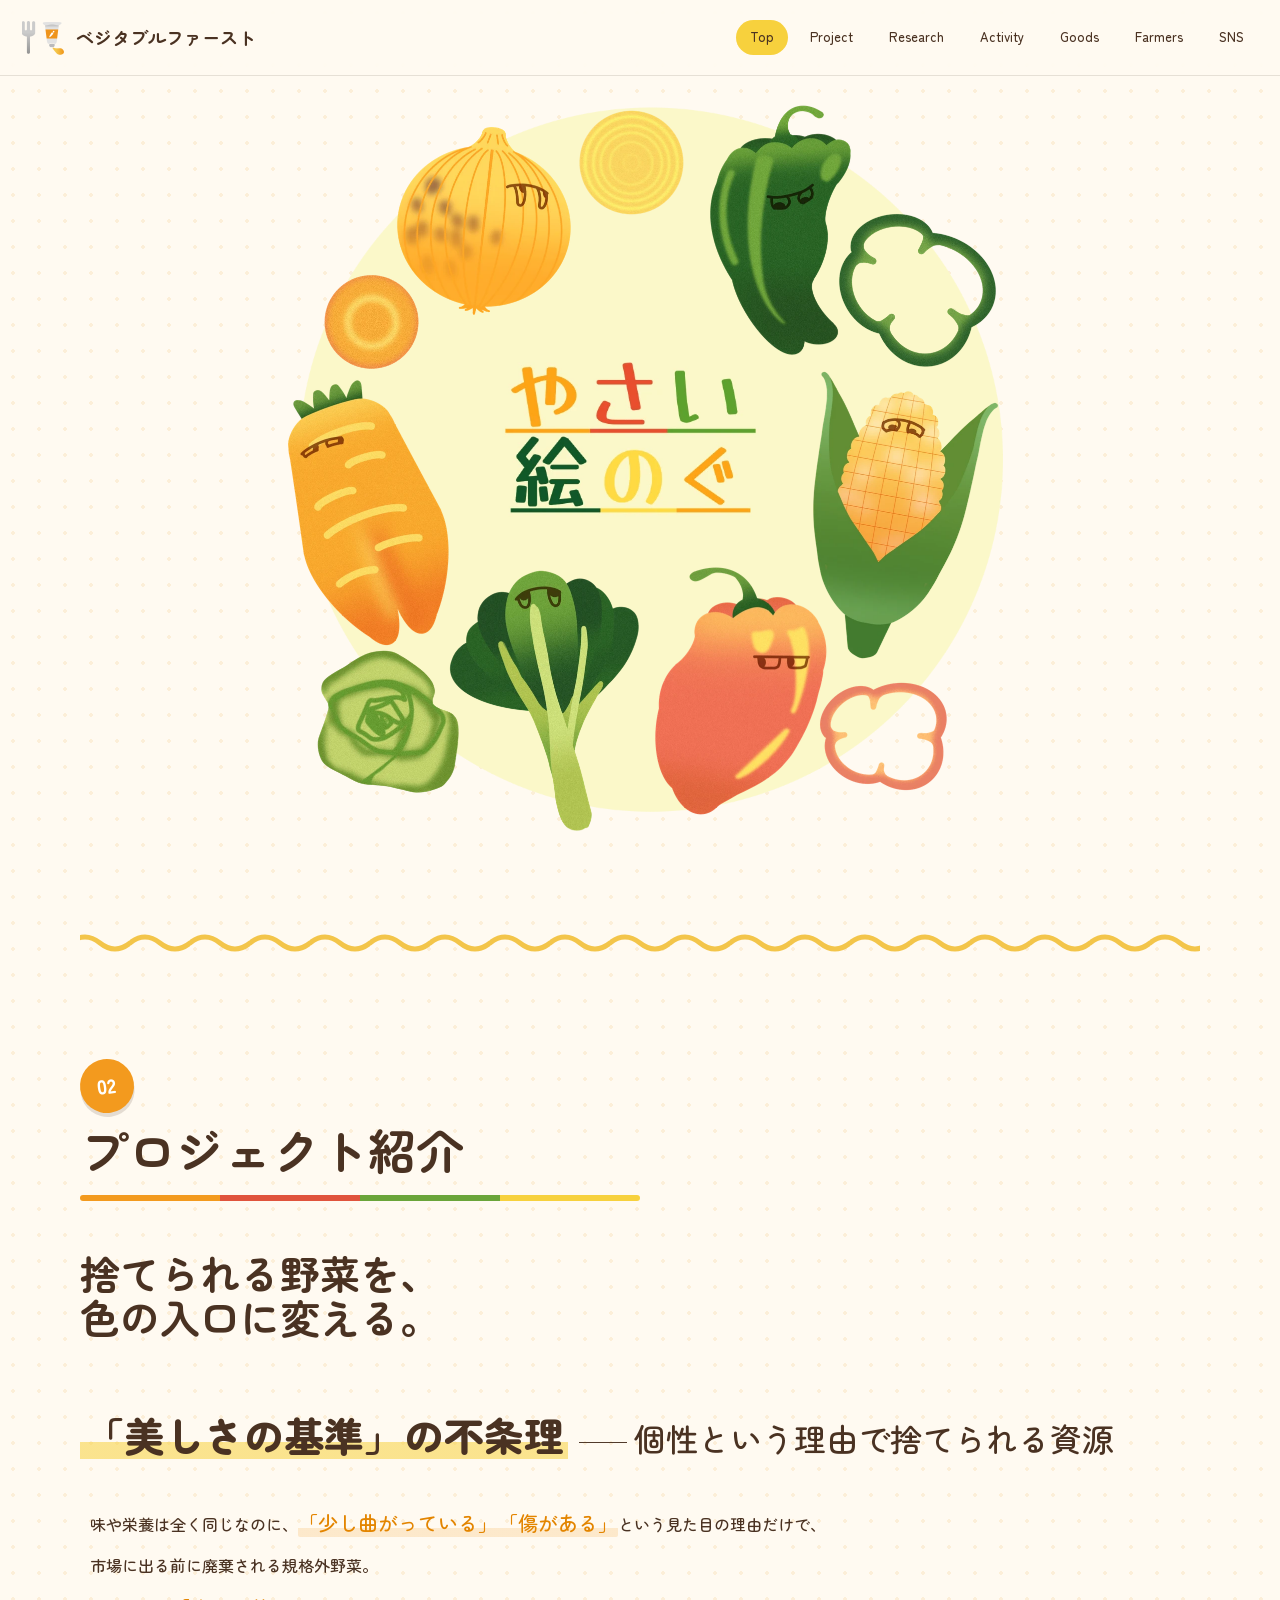
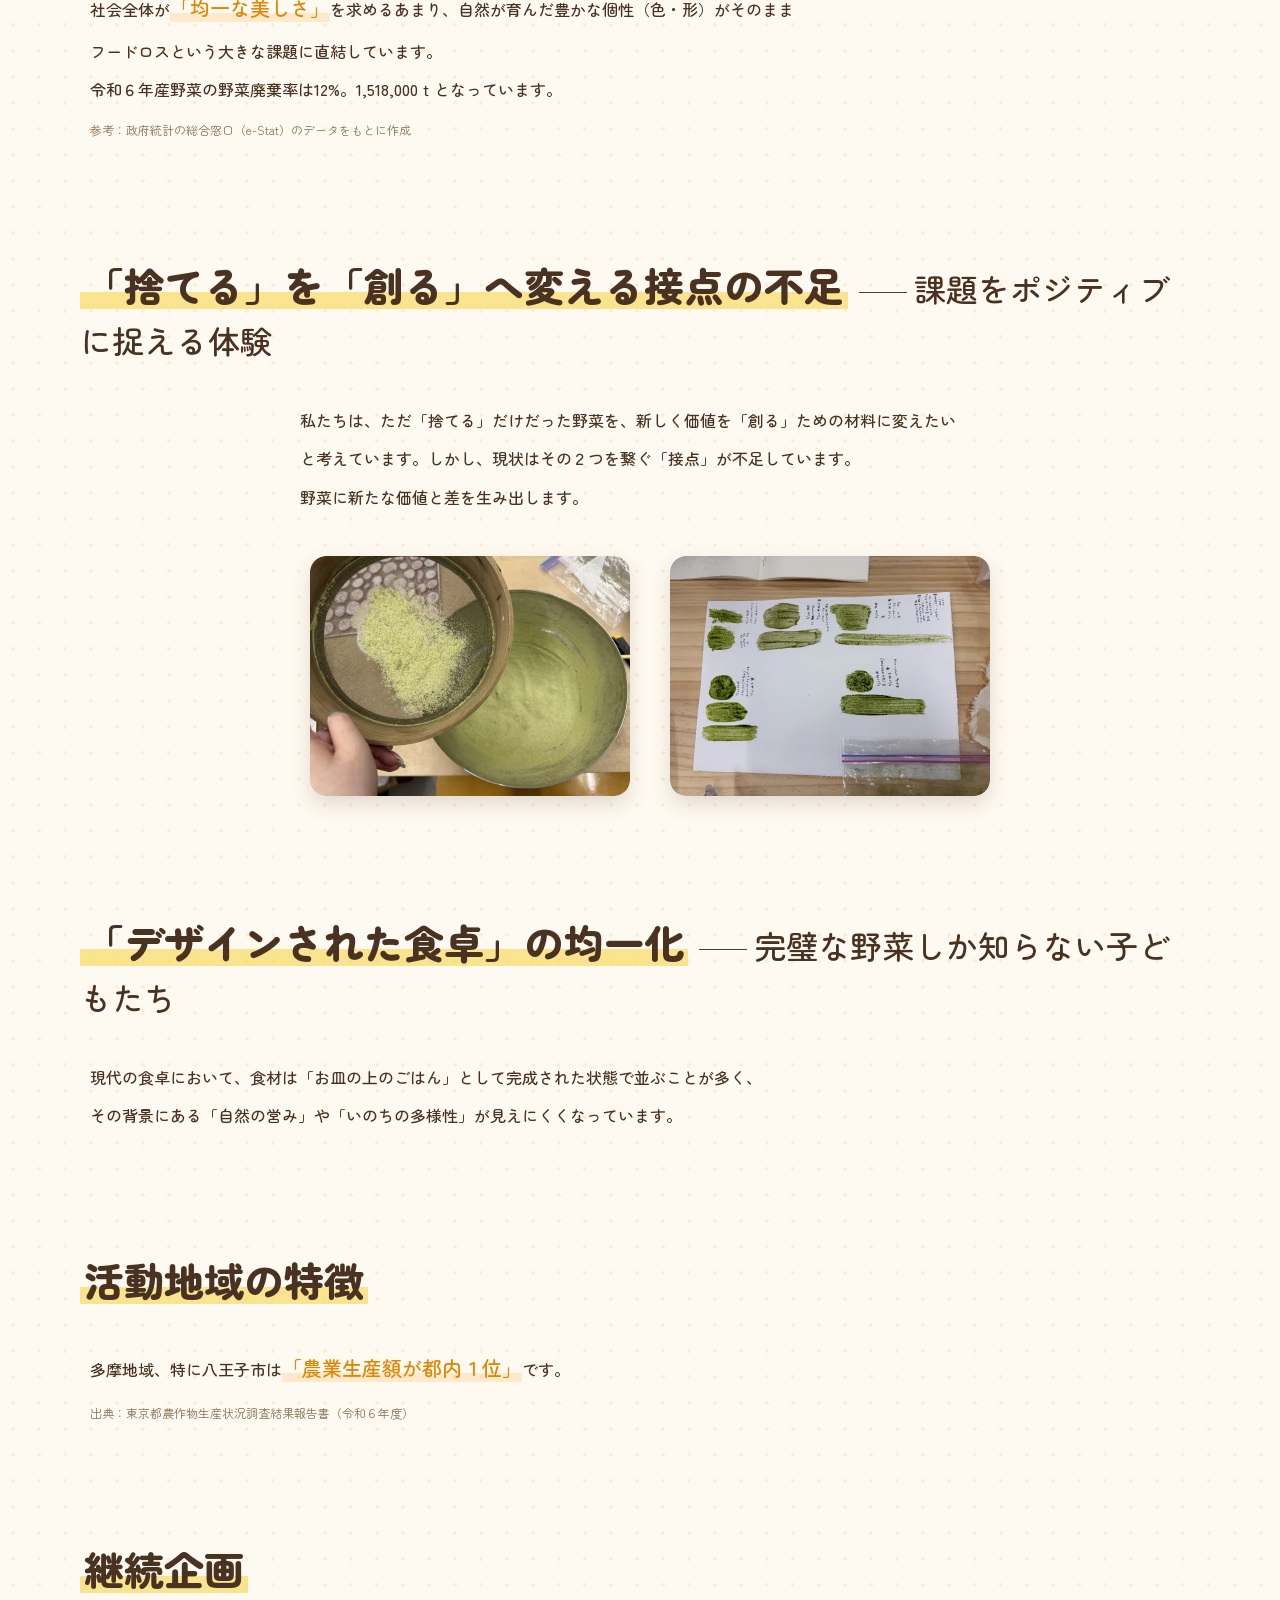
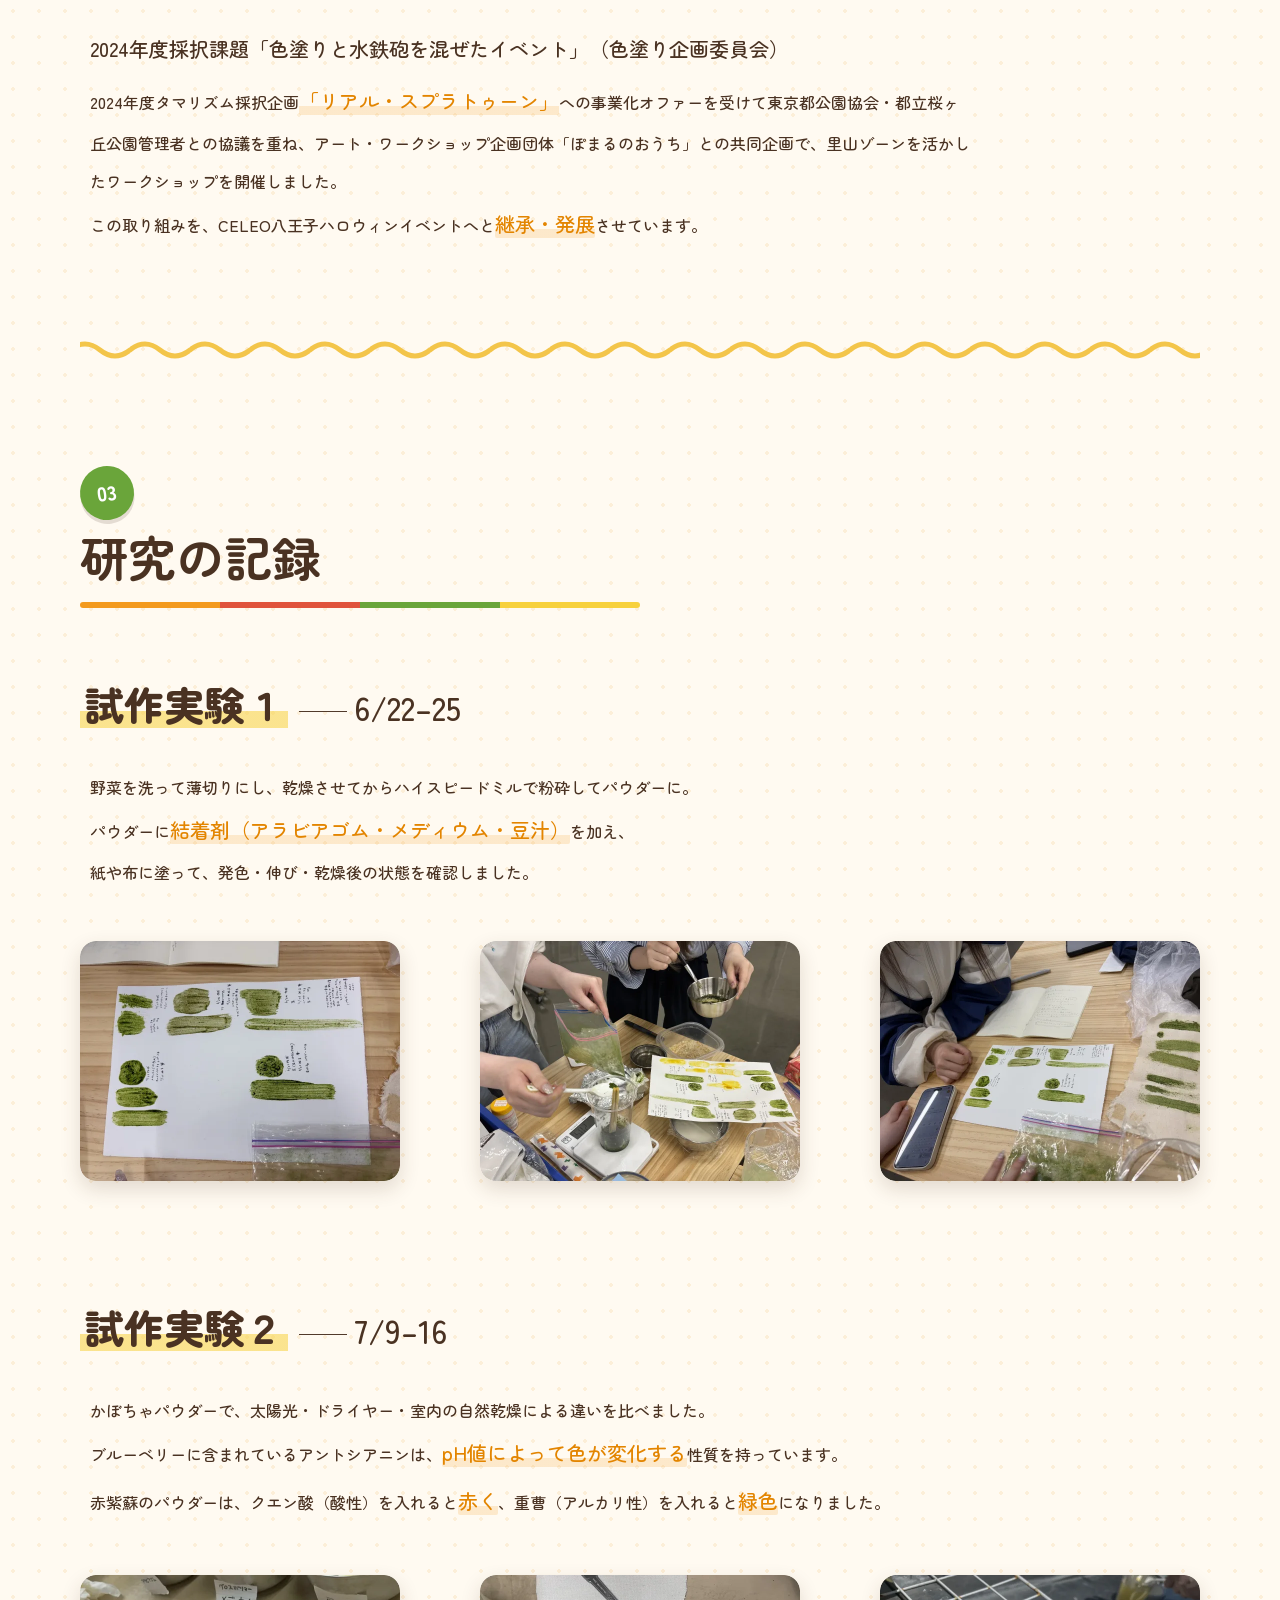
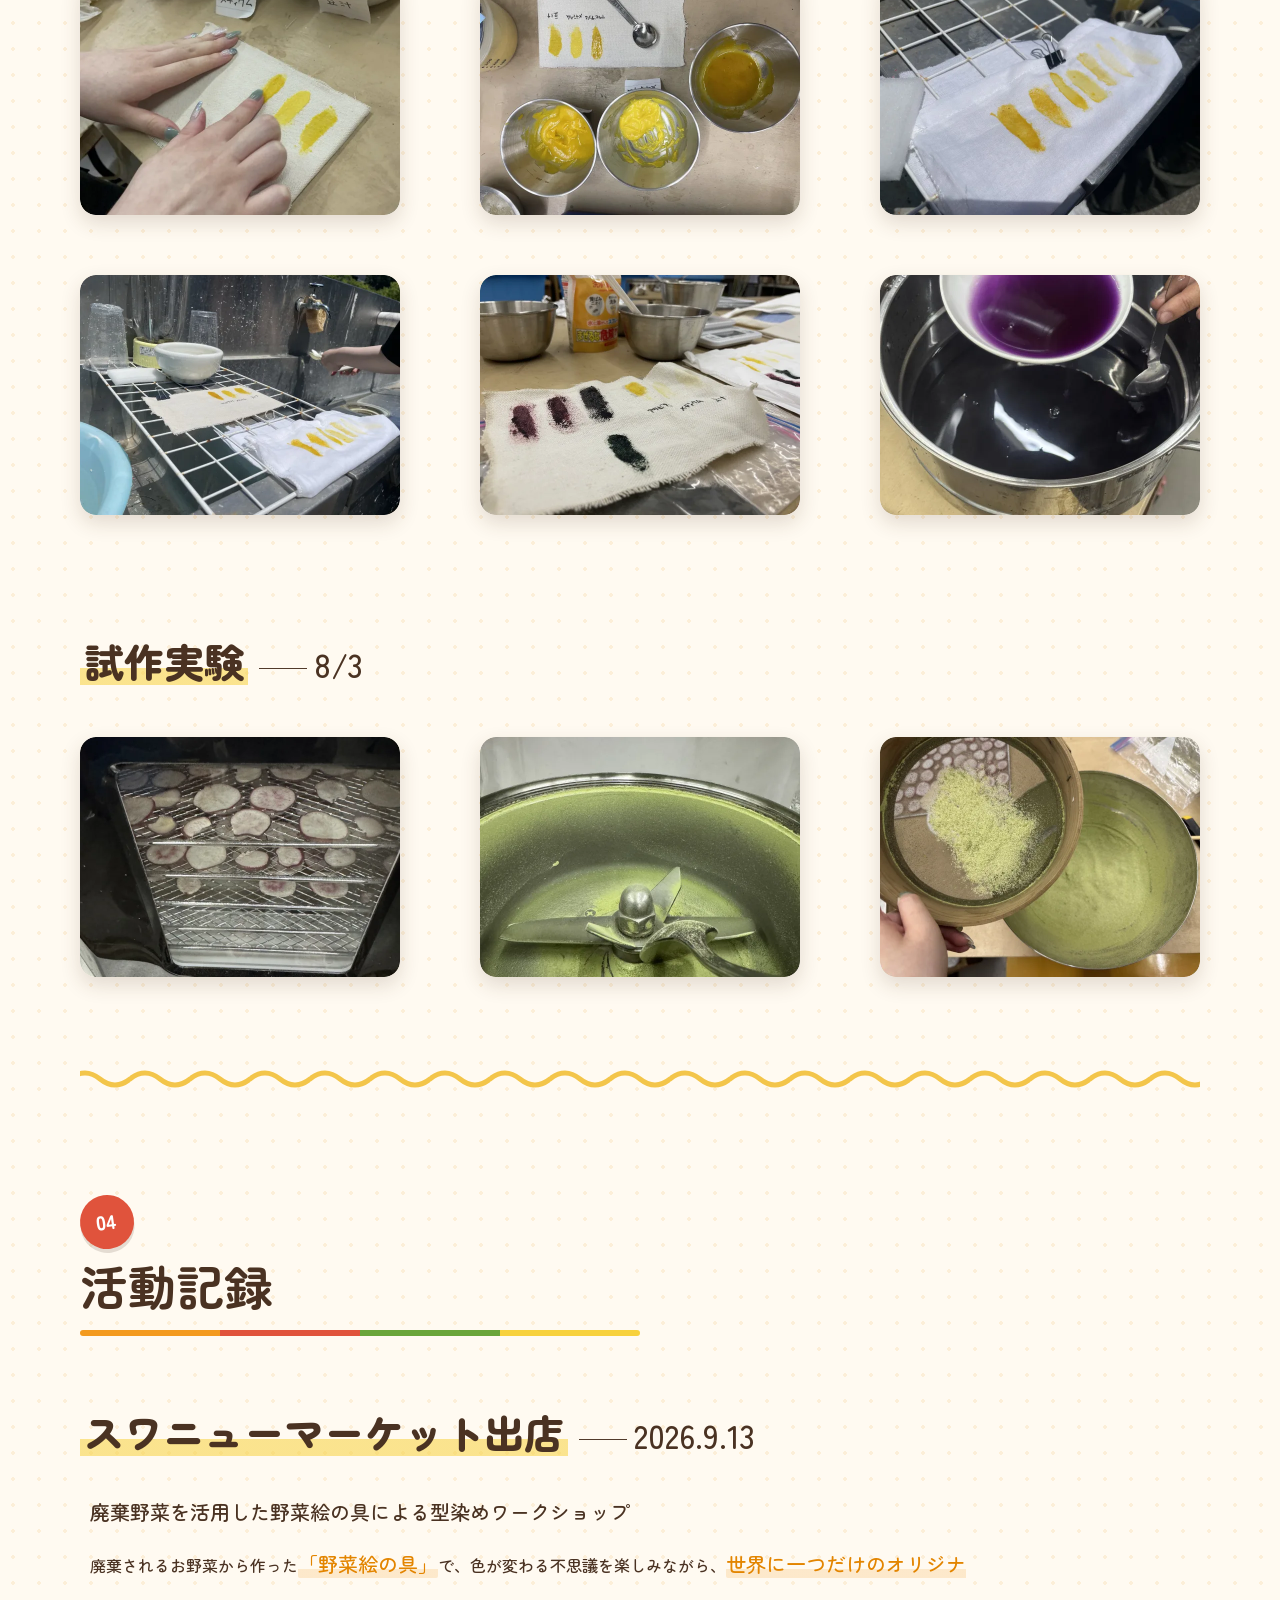
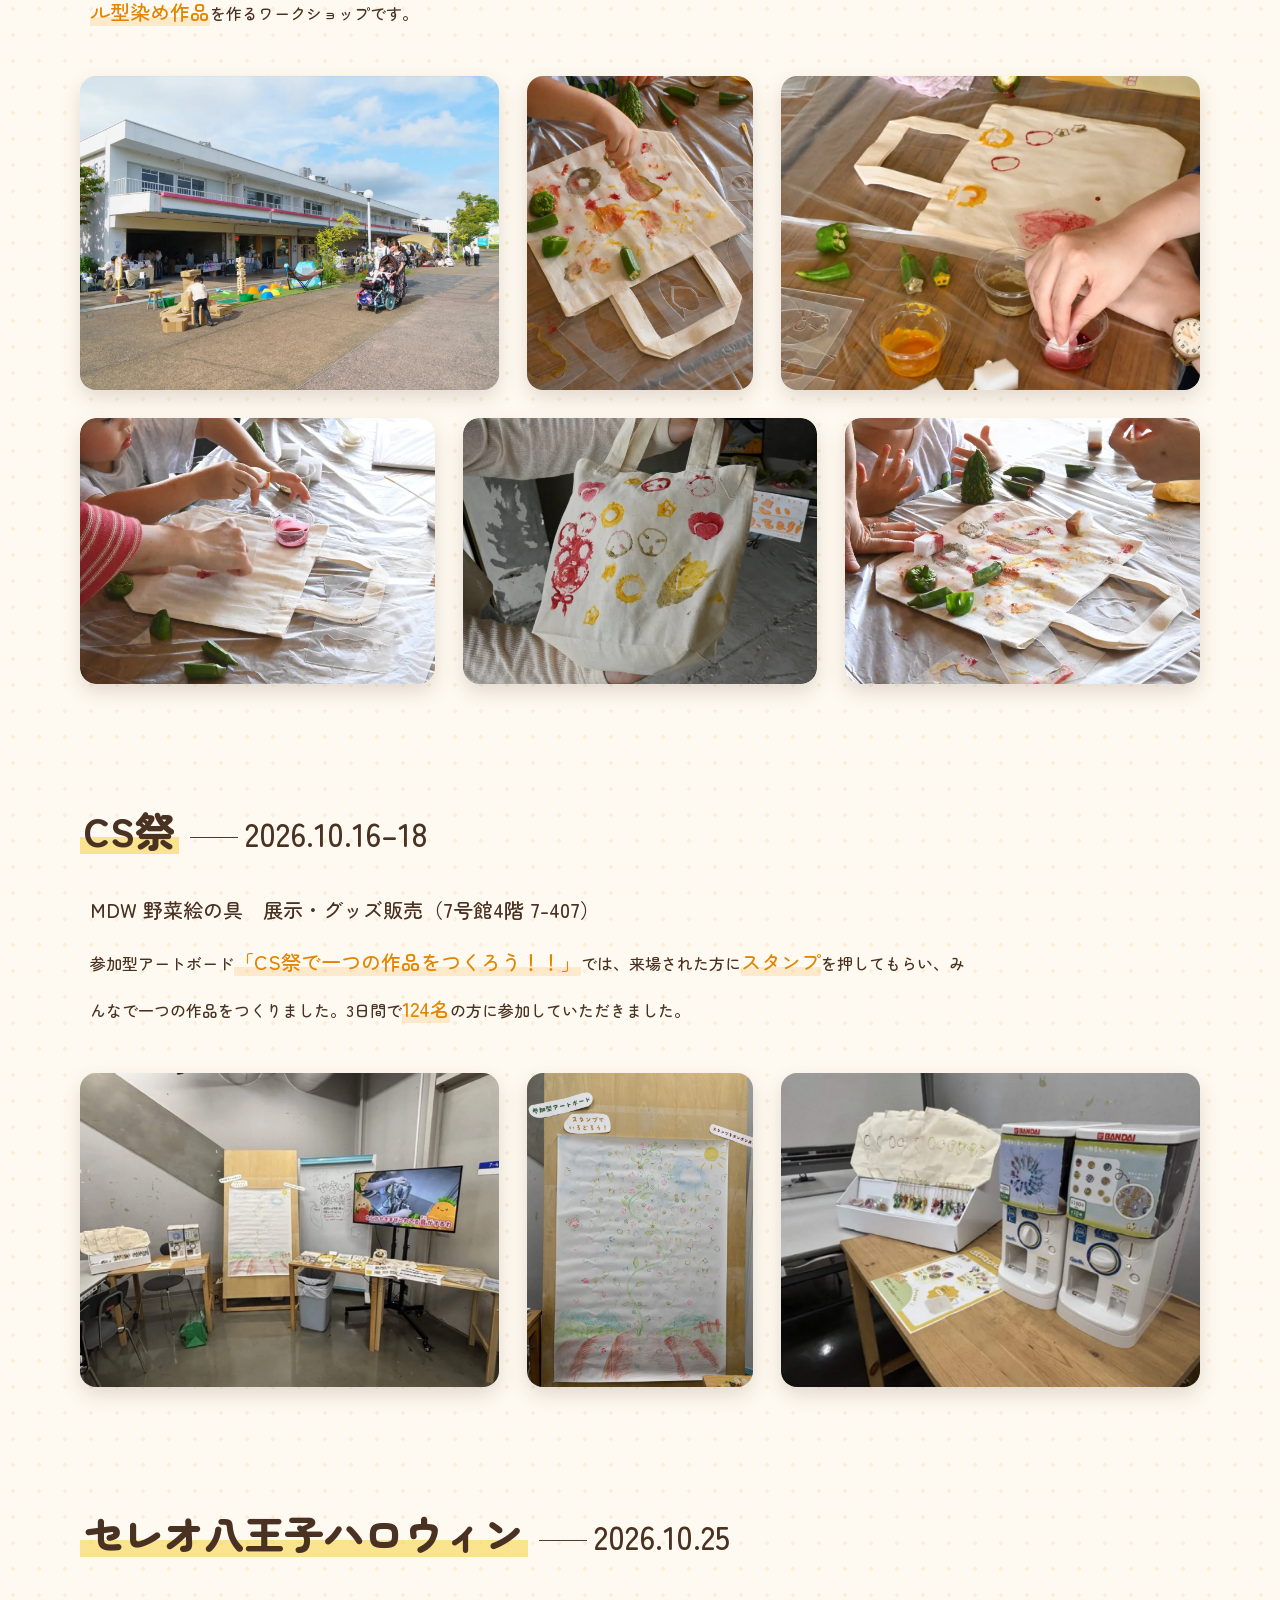
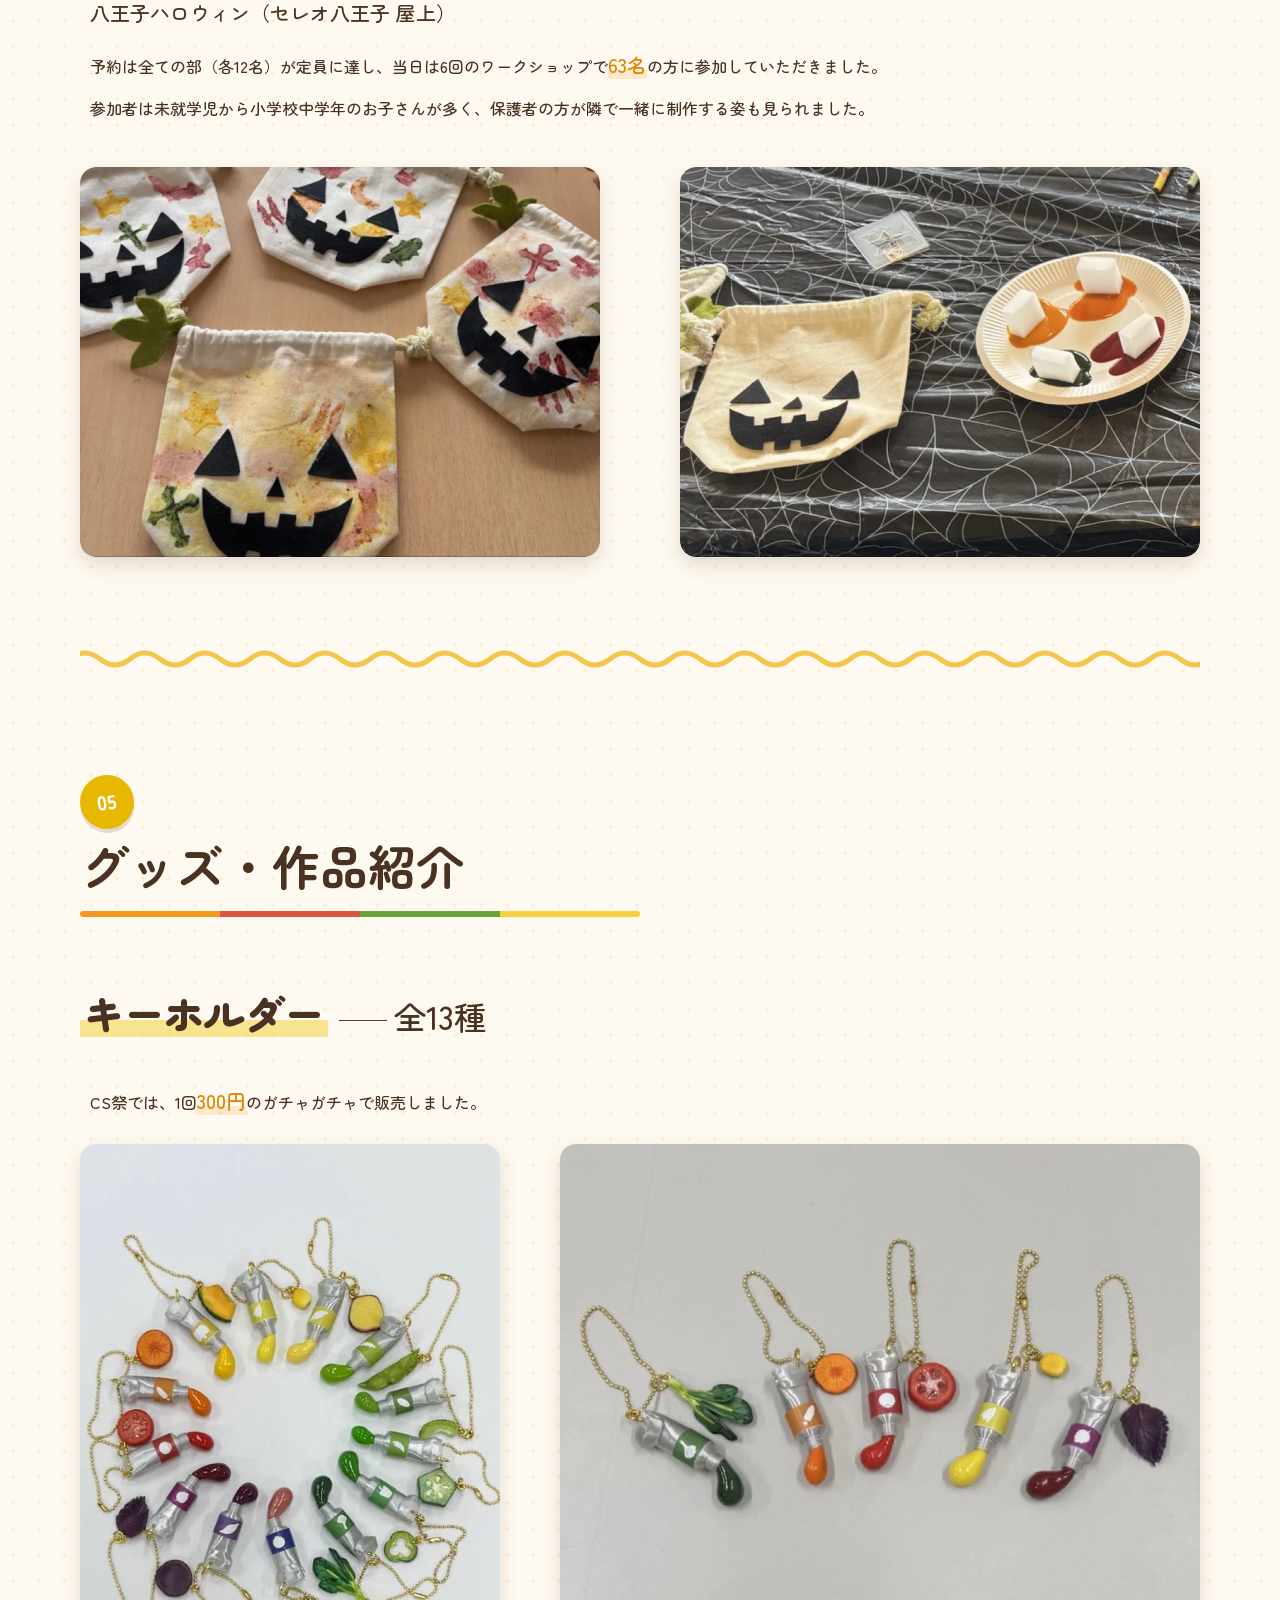
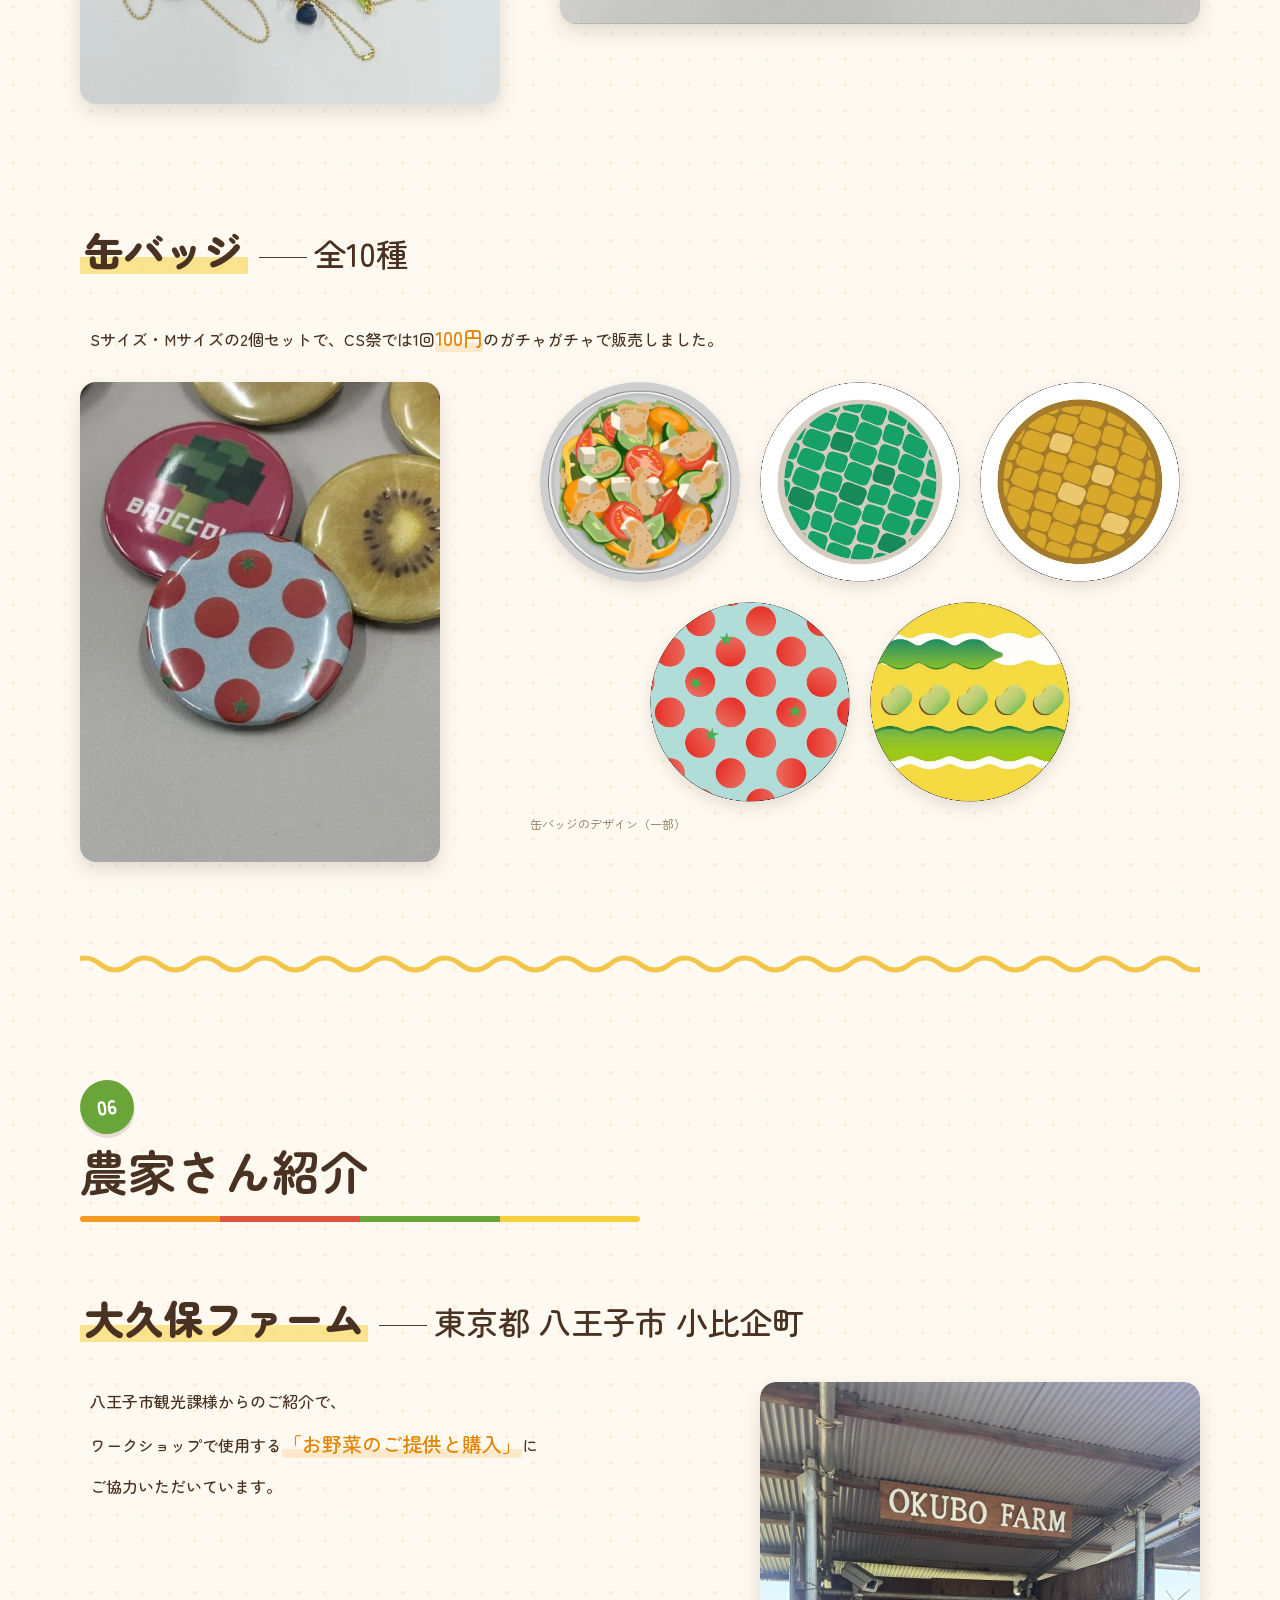
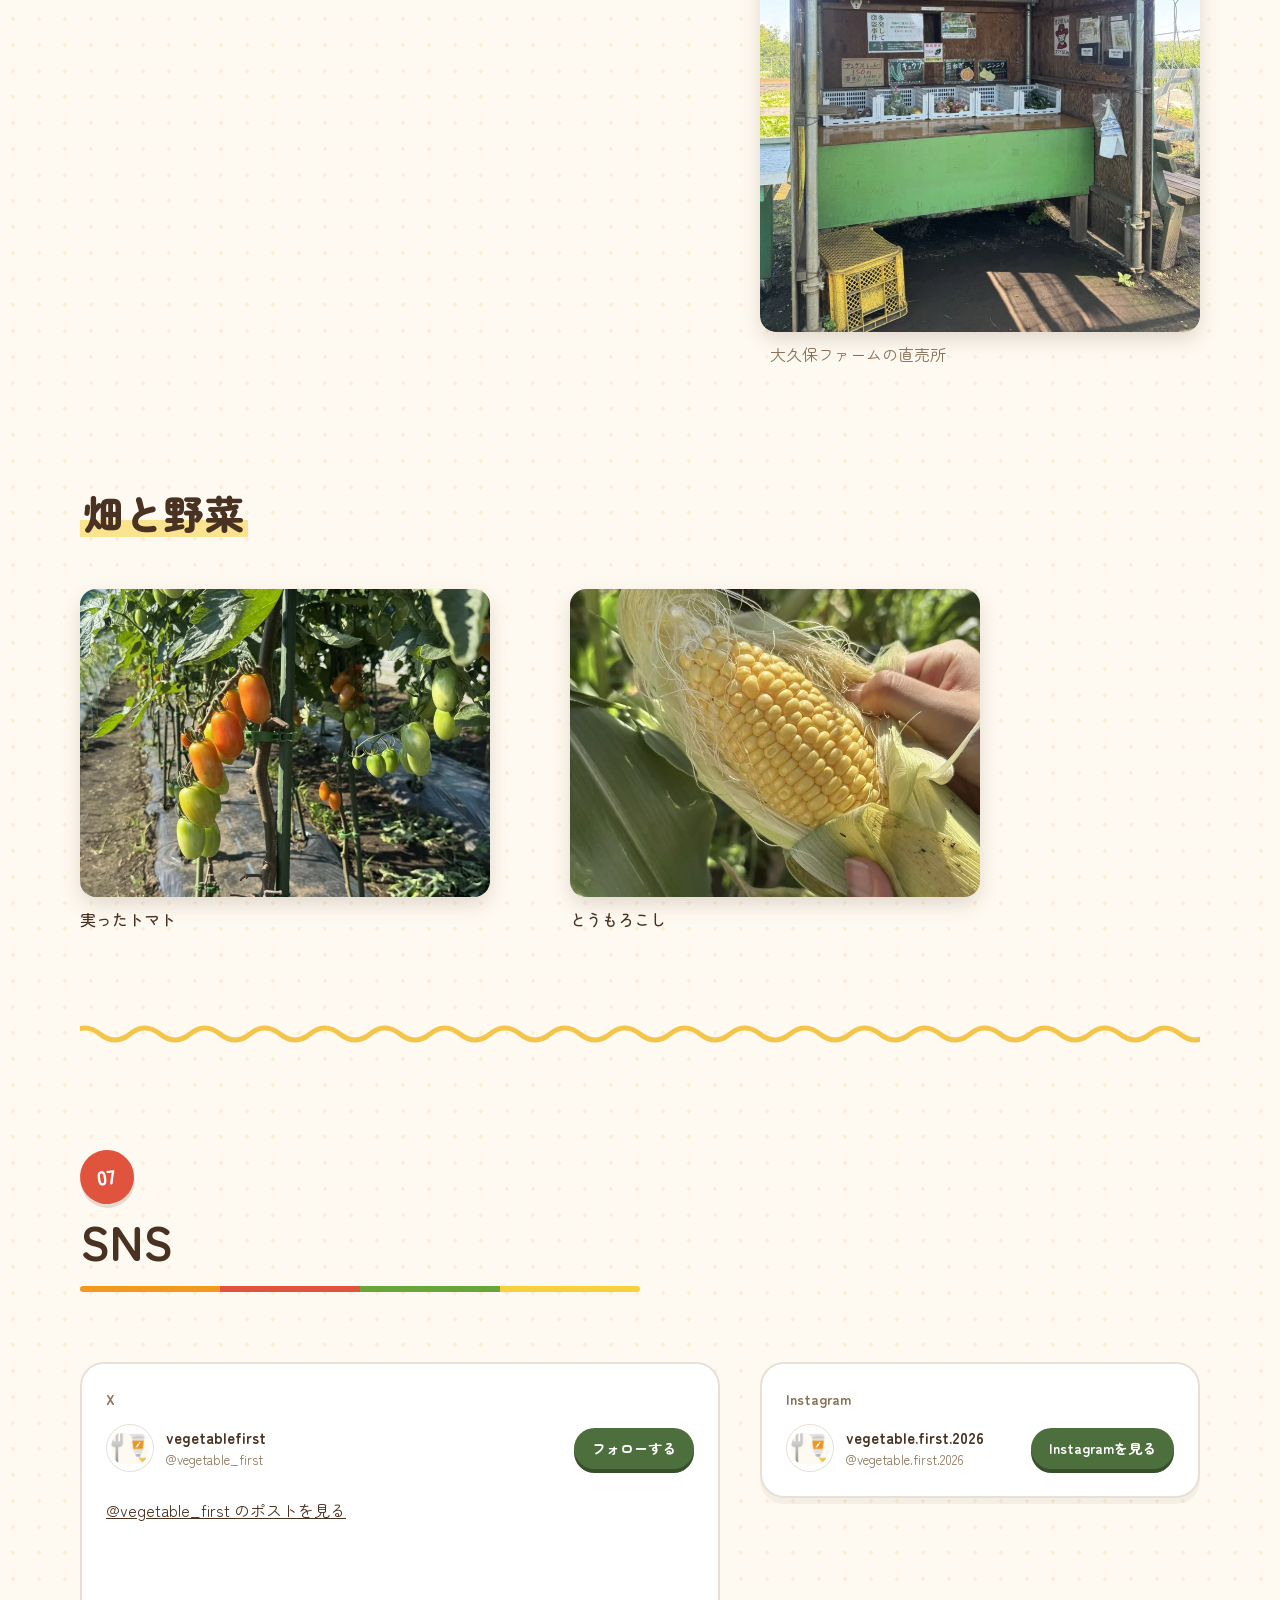
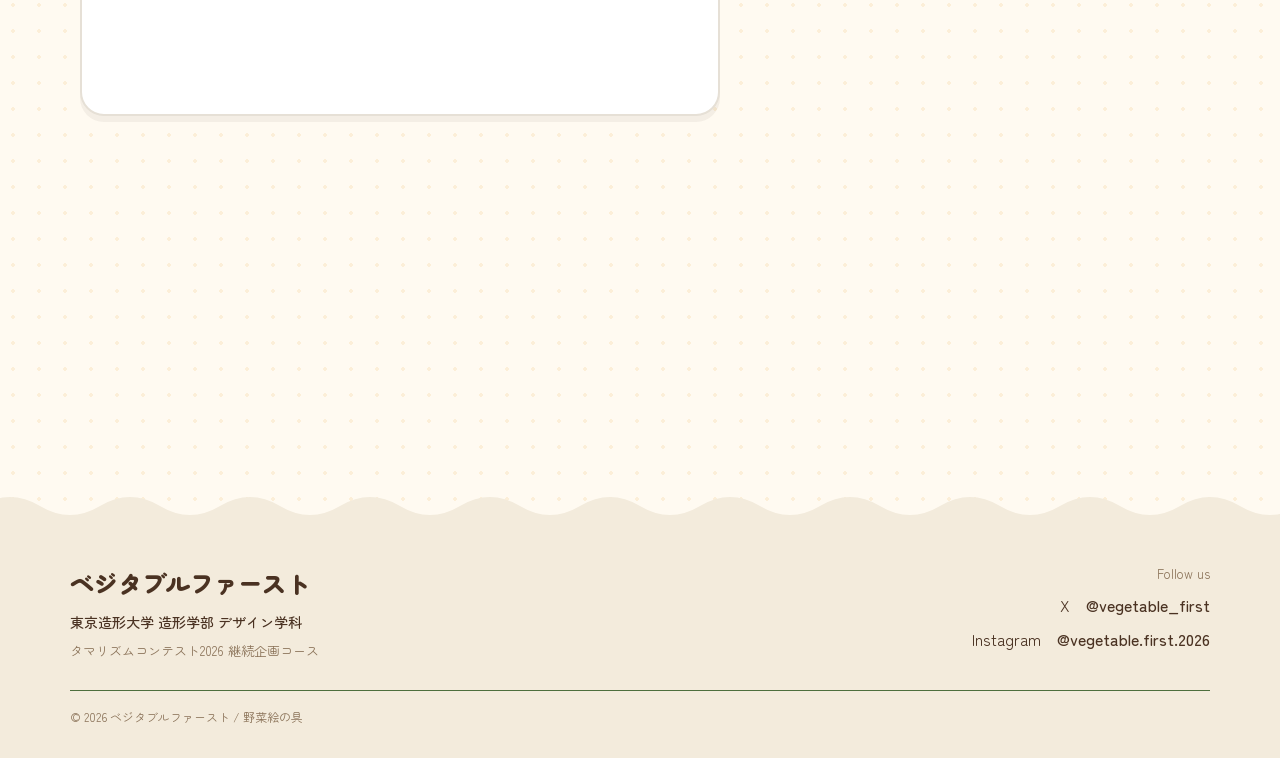
==== yasai-enogu-site/index.html @ 07467062 "Add files via upload" ====
<!DOCTYPE html>
<html lang="ja">
<head>
<meta charset="utf-8">
<meta name="viewport" content="width=device-width, initial-scale=1">
<title>野菜絵の具｜ベジタブルファースト</title>
<meta name="description" content="東京造形大学のチーム「ベジタブルファースト」による、規格外野菜から作る「野菜絵の具」のプロジェクトサイトです。">
<meta property="og:type" content="website">
<meta property="og:title" content="野菜絵の具｜ベジタブルファースト">
<meta property="og:description" content="東京造形大学のチーム「ベジタブルファースト」による、規格外野菜から作る「野菜絵の具」のプロジェクトサイトです。">
<meta property="og:image" content="images/ogp.png">
<meta name="twitter:card" content="summary_large_image">
<link rel="icon" href="images/favicon.png">
<link rel="apple-touch-icon" href="images/apple-touch-icon.png">
<link rel="preconnect" href="https://fonts.googleapis.com">
<link rel="preconnect" href="https://fonts.gstatic.com" crossorigin>
<link href="https://fonts.googleapis.com/css2?family=Zen+Maru+Gothic:wght@400;500;700;900&display=swap" rel="stylesheet">
<link rel="stylesheet" href="css/style.css">
<link rel="stylesheet" href="css/veg-peek.css">
</head>
<body>
<header class="site-header">
  <div class="site-header__inner">
    <a class="brand" href="index.html"><img src="images/icon.png" alt="" width="42" height="34">ベジタブルファースト</a>
    <button class="menu-button" type="button" aria-expanded="false" aria-controls="site-nav">メニュー</button>
    <nav class="nav" id="site-nav" aria-label="サイト内">
      <a href="#top">Top</a>
      <a href="#project">Project</a>
      <a href="#research">Research</a>
      <a href="#activity">Activity</a>
      <a href="#goods">Goods</a>
      <a href="#farmers">Farmers</a>
      <a href="#sns">SNS</a>
    </nav>
  </div>
</header>
<main>
<div id="top" class="chapter" data-chapter><div class="hero"><div class="hero__halo" aria-hidden="true"></div><div class="hero__stage" role="img" aria-label="やさい絵のぐ"><img class="hero__base" src="images/hero/base.webp" alt="" draggable="false"><img class="hero__veg" src="images/hero/danmenninzin.webp" alt="" data-depth="0.6" style="left:5.616%;top:22.149%;width:17.36%;--i:0" draggable="false"><img class="hero__veg" src="images/hero/kaoninzin.webp" alt="" data-depth="1.0" style="left:0.0%;top:35.519%;width:27.908%;--i:1" draggable="false"><img class="hero__veg" src="images/hero/danmenkomatuna.webp" alt="" data-depth="0.6" style="left:3.649%;top:72.263%;width:26.881%;--i:2" draggable="false"><img class="hero__veg" src="images/hero/kaokomatuna.webp" alt="" data-depth="1.0" style="left:21.75%;top:62.229%;width:32.925%;--i:3" draggable="false"><img class="hero__veg" src="images/hero/kaopapurika.webp" alt="" data-depth="1.0" style="left:50.0%;top:61.288%;width:26.995%;--i:4" draggable="false"><img class="hero__veg" src="images/hero/danmenpapurika.webp" alt="" data-depth="0.6" style="left:71.636%;top:76.967%;width:22.691%;--i:5" draggable="false"><img class="hero__veg" src="images/hero/kaotoumorokosi.webp" alt="" data-depth="1.0" style="left:68.9%;top:33.751%;width:30.416%;--i:6" draggable="false"><img class="hero__veg" src="images/hero/danmenpi-man.webp" alt="" data-depth="0.6" style="left:74.002%;top:13.769%;width:25.998%;--i:7" draggable="false"><img class="hero__veg" src="images/hero/kaopi-man.webp" alt="" data-depth="1.0" style="left:56.756%;top:0.0%;width:24.629%;--i:8" draggable="false"><img class="hero__veg" src="images/hero/danmentamanegi.webp" alt="" data-depth="0.6" style="left:39.054%;top:0.713%;width:19.413%;--i:9" draggable="false"><img class="hero__veg" src="images/hero/kaotamanegi.webp" alt="" data-depth="1.0" style="left:13.227%;top:1.454%;width:30.644%;--i:10" draggable="false"></div></div>
</div>
<div id="project" class="chapter" data-chapter>
<div class="page-head-wrap" data-peek-area><div class="container page-head">
  <p class="page-num">02</p>
  <h1 class="page-title">プロジェクト紹介</h1>
  <hr class="rule">
  <p class="lead">捨てられる野菜を、<br>色の入口に変える。</p>
</div>
  <div class="veg-peek" data-side="right" style="top: 0px" data-enter="images/veg/onion-smirk.webp" data-idle="images/veg/onion-smirk.webp" data-poke="images/veg/onion-tongue.webp" aria-hidden="true"><div class="veg-peek__body"><img src="images/veg/onion-smirk.webp" alt=""></div></div>
</div>
<section class="section" data-peek-area>
<div class="container">
<h2 class="bracket"><span class="mark">「美しさの基準」の不条理</span> <span class="sub">個性という理由で捨てられる資源</span></h2>
<div class="text"><p>味や栄養は全く同じなのに、<em class="hl">「少し曲がっている」「傷がある」</em>という見た目の理由だけで、<br>市場に出る前に廃棄される規格外野菜。<br>社会全体が<em class="hl">「均一な美しさ」</em>を求めるあまり、自然が育んだ豊かな個性（色・形）がそのまま<br>フードロスという大きな課題に直結しています。<br>令和６年産野菜の野菜廃棄率は12%。1,518,000ｔとなっています。</p></div>
<p class="source">参考：政府統計の総合窓口（e-Stat）のデータをもとに作成</p>
</div>
</section>
<section class="section" data-peek-area>
<div class="container">
<h2 class="bracket"><span class="mark">「捨てる」を「創る」へ変える接点の不足</span> <span class="sub">課題をポジティブに捉える体験</span></h2>
<div class="text indent"><p>私たちは、ただ「捨てる」だけだった野菜を、新しく価値を「創る」ための材料に変えたい<br>と考えています。しかし、現状はその２つを繋ぐ「接点」が不足しています。<br>野菜に新たな価値と差を生み出します。</p></div>
<div class="project-photos"><figure class="photo"><img src="images/project-powder.webp" alt="乾燥させた野菜をふるいにかけてパウダーにしているところ" loading="lazy"></figure><figure class="photo"><img src="images/project-swatch.webp" alt="野菜絵の具の色見本" loading="lazy"></figure></div>
</div>
  <div class="veg-peek" data-side="right" style="top: 30%" data-enter="images/veg/carrot-happy.webp" data-idle="images/veg/carrot-happy.webp" data-poke="images/veg/carrot-wink.webp" aria-hidden="true"><div class="veg-peek__body"><img src="images/veg/carrot-happy.webp" alt=""></div></div>
</section>
<section class="section" data-peek-area>
<div class="container">
<h2 class="bracket"><span class="mark">「デザインされた食卓」の均一化</span> <span class="sub">完璧な野菜しか知らない子どもたち</span></h2>
<div class="text"><p>現代の食卓において、食材は「お皿の上のごはん」として完成された状態で並ぶことが多く、<br>その背景にある「自然の営み」や「いのちの多様性」が見えにくくなっています。</p></div>
</div>
</section>
<section class="section" data-peek-area>
<div class="container">
<h2><span class="mark">活動地域の特徴</span></h2>
<div class="text"><p>多摩地域、特に八王子市は<em class="hl">「農業生産額が都内１位」</em>です。</p></div>
<p class="source">出典：東京都農作物生産状況調査結果報告書（令和６年度）</p>
</div>
  <div class="veg-peek" data-side="right" style="top: 0px" data-enter="images/veg/tomato-wink.webp" data-idle="images/veg/tomato-wink.webp" data-poke="images/veg/tomato-squint.webp" aria-hidden="true"><div class="veg-peek__body"><img src="images/veg/tomato-wink.webp" alt=""></div></div>
</section>
<section class="section" data-peek-area>
<div class="container">
<h2><span class="mark">継続企画</span></h2>
<p class="label">2024年度採択課題「色塗りと水鉄砲を混ぜたイベント」（色塗り企画委員会）</p>
<div class="text"><p>2024年度タマリズム採択企画<em class="hl">「リアル・スプラトゥーン」</em>への事業化オファーを受けて東京都公園協会・都立桜ヶ丘公園管理者との協議を重ね、アート・ワークショップ企画団体「ぽまるのおうち」との共同企画で、里山ゾーンを活かしたワークショップを開催しました。<br>この取り組みを、CELEO八王子ハロウィンイベントへと<em class="hl">継承・発展</em>させています。</p></div>
</div>
  <div class="veg-peek" data-side="right" style="top: 20%" data-enter="images/veg/carrot-smile.webp" data-idle="images/veg/carrot-smile.webp" data-poke="images/veg/carrot-surprised.webp" aria-hidden="true"><div class="veg-peek__body"><img src="images/veg/carrot-smile.webp" alt=""></div></div>
</section>
</div>
<div id="research" class="chapter" data-chapter>
<div class="page-head-wrap"><div class="container page-head">
  <p class="page-num">03</p>
  <h1 class="page-title">研究の記録</h1>
  <hr class="rule">
  
</div>
</div>
<section class="section" data-peek-area>
<div class="container">
<h2><span class="mark">試作実験１</span> <span class="sub">6/22–25</span></h2>
<div class="text"><p>野菜を洗って薄切りにし、乾燥させてからハイスピードミルで粉砕してパウダーに。<br>パウダーに<em class="hl">結着剤（アラビアゴム・メディウム・豆汁）</em>を加え、<br>紙や布に塗って、発色・伸び・乾燥後の状態を確認しました。</p></div>
<div class="grid-3"><figure class="photo"><img src="images/r1-swatch.webp" alt="野菜絵の具の色見本" loading="lazy"></figure><figure class="photo"><img src="images/r1-b.webp" alt="試作の様子" loading="lazy"></figure><figure class="photo"><img src="images/r1-c.webp" alt="紙に塗った試作" loading="lazy"></figure></div>
</div>
  <div class="veg-peek" data-side="right" style="top: 0px" data-enter="images/veg/onion-calm.webp" data-idle="images/veg/onion-calm.webp" data-poke="images/veg/onion-grumpy.webp" aria-hidden="true"><div class="veg-peek__body"><img src="images/veg/onion-calm.webp" alt=""></div></div>
  <div class="veg-peek" data-side="left" style="top: 55%" data-enter="images/veg/tomato-cut.webp" aria-hidden="true"><div class="veg-peek__body"><img src="images/veg/tomato-cut.webp" alt=""></div></div>
</section>
<section class="section" data-peek-area>
<div class="container">
<h2><span class="mark">試作実験２</span> <span class="sub">7/9–16</span></h2>
<div class="text"><p>かぼちゃパウダーで、太陽光・ドライヤー・室内の自然乾燥による違いを比べました。<br>ブルーベリーに含まれているアントシアニンは、<em class="hl">pH値によって色が変化する</em>性質を持っています。<br>赤紫蘇のパウダーは、クエン酸（酸性）を入れると<em class="hl">赤く</em>、重曹（アルカリ性）を入れると<em class="hl">緑色</em>になりました。</p></div>
<div class="grid-3"><figure class="photo"><img src="images/r2-a.webp" alt="指で絵の具を塗る試作" loading="lazy"></figure><figure class="photo"><img src="images/r2-b.webp" alt="かぼちゃの絵の具" loading="lazy"></figure><figure class="photo"><img src="images/r2-c.webp" alt="布に塗って乾かしているところ" loading="lazy"></figure><figure class="photo"><img src="images/r2-d.webp" alt="布に塗った絵の具の水洗いの実験" loading="lazy"></figure><figure class="photo"><img src="images/r2-e.webp" alt="布に塗った色の比較" loading="lazy"></figure><figure class="photo"><img src="images/r2-f.webp" alt="紫の色素の抽出" loading="lazy"></figure></div>
</div>
  <div class="veg-peek" data-side="right" style="top: 10%" data-enter="images/veg/onion-cut.webp" aria-hidden="true"><div class="veg-peek__body"><img src="images/veg/onion-cut.webp" alt=""></div></div>
  <div class="veg-peek" data-side="left" style="top: 60%" data-enter="images/veg/carrot-cut.webp" aria-hidden="true"><div class="veg-peek__body"><img src="images/veg/carrot-cut.webp" alt=""></div></div>
</section>
<section class="section" data-peek-area>
<div class="container">
<h2><span class="mark">試作実験</span> <span class="sub">8/3</span></h2>
<div class="grid-3"><figure class="photo"><img src="images/r3-a.webp" alt="フードドライヤーで野菜を乾燥しているところ" loading="lazy"></figure><figure class="photo"><img src="images/r3-b.webp" alt="ミルで粉砕したパウダー" loading="lazy"></figure><figure class="photo"><img src="images/r3-c.webp" alt="乾燥野菜をふるいにかけているところ" loading="lazy"></figure></div>
</div>
  <div class="veg-peek" data-side="right" style="top: 0px" data-enter="images/veg/tomato-sparkle.webp" data-idle="images/veg/tomato-sparkle.webp" data-poke="images/veg/tomato-worried.webp" aria-hidden="true"><div class="veg-peek__body"><img src="images/veg/tomato-sparkle.webp" alt=""></div></div>
  <div class="veg-peek" data-side="left" style="top: 70%" data-enter="images/veg/carrot-wink.webp" data-idle="images/veg/carrot-wink.webp" data-poke="images/veg/carrot-squint.webp" aria-hidden="true"><div class="veg-peek__body"><img src="images/veg/carrot-wink.webp" alt=""></div></div>
</section>
</div>
<div id="activity" class="chapter" data-chapter>
<div class="page-head-wrap"><div class="container page-head">
  <p class="page-num">04</p>
  <h1 class="page-title">活動記録</h1>
  <hr class="rule">
  
</div>
</div>
<section class="section" data-peek-area>
<div class="container">
<h2><span class="mark">スワニューマーケット出店</span> <span class="sub">2026.9.13</span></h2>
<p class="label">廃棄野菜を活用した野菜絵の具による型染めワークショップ</p>
<div class="text"><p>廃棄されるお野菜から作った<em class="hl">「野菜絵の具」</em>で、色が変わる不思議を楽しみながら、<em class="hl">世界に一つだけのオリジナル型染め作品</em>を作るワークショップです。</p></div>
<div class="row"><figure class="photo" style="flex:1.333;aspect-ratio:1.333"><img src="images/a1-venue.webp" alt="スワニューマーケットの会場" loading="lazy"></figure><figure class="photo" style="flex:0.72;aspect-ratio:0.72"><img src="images/a1-portrait.webp" alt="ワークショップの様子" loading="lazy"></figure><figure class="photo" style="flex:1.333;aspect-ratio:1.333"><img src="images/a1-stamp.webp" alt="野菜スタンプで袋を飾る参加者" loading="lazy"></figure></div>
<div class="row"><figure class="photo" style="flex:1.333;aspect-ratio:1.333"><img src="images/a1-s1.webp" alt="筆で描く参加者" loading="lazy"></figure><figure class="photo" style="flex:1.333;aspect-ratio:1.333"><img src="images/a1-s2.webp" alt="完成したトートバッグ" loading="lazy"></figure><figure class="photo" style="flex:1.333;aspect-ratio:1.333"><img src="images/a1-s3.webp" alt="参加者の作品" loading="lazy"></figure></div>
</div>
  <div class="veg-peek" data-side="right" style="top: 0px" data-enter="images/veg/onion-tongue.webp" data-idle="images/veg/onion-tongue.webp" data-poke="images/veg/onion-5.webp" aria-hidden="true"><div class="veg-peek__body"><img src="images/veg/onion-tongue.webp" alt=""></div></div>
  <div class="veg-peek" data-side="left" style="top: 45%" data-enter="images/veg/tomato-cut.webp" aria-hidden="true"><div class="veg-peek__body"><img src="images/veg/tomato-cut.webp" alt=""></div></div>
</section>
<section class="section" data-peek-area>
<div class="container">
<h2><span class="mark">CS祭</span> <span class="sub">2026.10.16–18</span></h2>
<p class="label">MDW 野菜絵の具　展示・グッズ販売（7号館4階 7-407）</p>
<div class="text"><p>参加型アートボード<em class="hl">「CS祭で一つの作品をつくろう！！」</em>では、来場された方に<em class="hl">スタンプ</em>を押してもらい、みんなで一つの作品をつくりました。3日間で<em class="hl">124名</em>の方に参加していただきました。</p></div>
<div class="row"><figure class="photo" style="flex:1.333;aspect-ratio:1.333"><img src="images/c1-booth.webp" alt="CS祭のブース全体" loading="lazy"></figure><figure class="photo" style="flex:0.72;aspect-ratio:0.72"><img src="images/c1-board.webp" alt="スタンプでいっぱいになった参加型アートボード" loading="lazy"></figure><figure class="photo" style="flex:1.333;aspect-ratio:1.333"><img src="images/c1-gacha.webp" alt="ガチャガチャとグッズの展示" loading="lazy"></figure></div>
</div>
  <div class="veg-peek" data-side="right" style="top: 10%" data-enter="images/veg/onion-grumpy.webp" data-idle="images/veg/onion-grumpy.webp" data-poke="images/veg/onion-smirk.webp" aria-hidden="true"><div class="veg-peek__body"><img src="images/veg/onion-grumpy.webp" alt=""></div></div>
  <div class="veg-peek" data-side="left" style="top: 65%" data-enter="images/veg/carrot-surprised.webp" data-idle="images/veg/carrot-surprised.webp" data-poke="images/veg/carrot-happy.webp" aria-hidden="true"><div class="veg-peek__body"><img src="images/veg/carrot-surprised.webp" alt=""></div></div>
</section>
<section class="section" data-peek-area>
<div class="container">
<h2><span class="mark">セレオ八王子ハロウィン</span> <span class="sub">2026.10.25</span></h2>
<p class="label">八王子ハロウィン（セレオ八王子 屋上）</p>
<div class="text"><p>予約は全ての部（各12名）が定員に達し、当日は6回のワークショップで<em class="hl">63名</em>の方に参加していただきました。<br>参加者は未就学児から小学校中学年のお子さんが多く、保護者の方が隣で一緒に制作する姿も見られました。</p></div>
<div class="pair"><figure class="photo"><img src="images/h1-bag.webp" alt="野菜絵の具で飾ったハロウィンの巾着" loading="lazy"></figure><figure class="photo"><img src="images/h1-prep.webp" alt="ワークショップの準備" loading="lazy"></figure></div>
</div>
  <div class="veg-peek" data-side="right" style="top: 40%" data-enter="images/veg/tomato-squint.webp" data-idle="images/veg/tomato-squint.webp" data-poke="images/veg/tomato-blush.webp" aria-hidden="true"><div class="veg-peek__body"><img src="images/veg/tomato-squint.webp" alt=""></div></div>
</section>
</div>
<div id="goods" class="chapter" data-chapter>
<div class="page-head-wrap"><div class="container page-head">
  <p class="page-num">05</p>
  <h1 class="page-title">グッズ・作品紹介</h1>
  <hr class="rule">
  
</div>
</div>
<section class="section" data-peek-area>
<div class="container">
<h2><span class="mark">キーホルダー</span> <span class="sub">全13種</span></h2>
<div class="text"><p>CS祭では、1回<em class="hl">300円</em>のガチャガチャで販売しました。</p></div>
<div class="goods-pair"><figure class="photo tall"><img src="images/keyholder-all.webp" alt="野菜絵の具のキーホルダー全13種" loading="lazy"></figure><figure class="photo wide"><img src="images/keyholder-5.webp" alt="キーホルダー5種" loading="lazy"></figure></div>
</div>
  <div class="veg-peek" data-side="right" style="top: 0px" data-enter="images/veg/carrot-squint.webp" data-idle="images/veg/carrot-squint.webp" data-poke="images/veg/carrot-smile.webp" aria-hidden="true"><div class="veg-peek__body"><img src="images/veg/carrot-squint.webp" alt=""></div></div>
</section>
<section class="section" data-peek-area>
<div class="container">
<h2><span class="mark">缶バッジ</span> <span class="sub">全10種</span></h2>
<div class="text"><p>Sサイズ・Mサイズの2個セットで、CS祭では1回<em class="hl">100円</em>のガチャガチャで販売しました。</p></div>
<div class="badges"><figure class="photo tall"><img src="images/badge-photo.webp" alt="缶バッジの写真" loading="lazy"></figure>
  <div><div class="badge-list">
    <img src="images/badge-salad.webp" alt="サラダボウル柄の缶バッジのデザイン" loading="lazy">
    <img src="images/badge1.webp" alt="缶バッジのデザイン" loading="lazy">
    <img src="images/badge2.webp" alt="とうもろこし柄の缶バッジのデザイン" loading="lazy">
    <img src="images/badge3.webp" alt="トマト柄の缶バッジのデザイン" loading="lazy">
    <img src="images/badge4.webp" alt="缶バッジのデザイン" loading="lazy">
  </div><p class="caption">缶バッジのデザイン（一部）</p></div>
</div>
</div>
  <div class="veg-peek" data-side="left" style="top: 50%" data-enter="images/veg/tomato-worried.webp" data-idle="images/veg/tomato-worried.webp" data-poke="images/veg/tomato-wink.webp" aria-hidden="true"><div class="veg-peek__body"><img src="images/veg/tomato-worried.webp" alt=""></div></div>
</section>
</div>
<div id="farmers" class="chapter" data-chapter>
<div class="page-head-wrap"><div class="container page-head">
  <p class="page-num">06</p>
  <h1 class="page-title">農家さん紹介</h1>
  <hr class="rule">
  
</div>
</div>
<section class="section" data-peek-area>
<div class="container">
<h2><span class="mark">大久保ファーム</span> <span class="sub">東京都 八王子市 小比企町</span></h2>
<div class="with-photo">
  <div class="text"><p>八王子市観光課様からのご紹介で、<br>ワークショップで使用する<em class="hl">「お野菜のご提供と購入」</em>に<br>ご協力いただいています。</p></div>
  <figure class="photo"><img src="images/f-stand.webp" alt="大久保ファームの直売所" loading="lazy"><figcaption class="caption" style="font-weight:400">大久保ファームの直売所</figcaption></figure>
</div>
</div>
  <div class="veg-peek" data-side="right" style="top: 0px" data-enter="images/veg/onion-5.webp" data-idle="images/veg/onion-5.webp" data-poke="images/veg/onion-calm.webp" aria-hidden="true"><div class="veg-peek__body"><img src="images/veg/onion-5.webp" alt=""></div></div>
  <div class="veg-peek" data-side="left" style="top: 50%" data-enter="images/veg/tomato-cut.webp" aria-hidden="true"><div class="veg-peek__body"><img src="images/veg/tomato-cut.webp" alt=""></div></div>
</section>
<section class="section" data-peek-area>
<div class="container">
<h2><span class="mark">畑と野菜</span></h2>
<div class="grid-2 captions"><figure class="photo"><img src="images/f-tomato.webp" alt="実ったトマト" loading="lazy"><figcaption>実ったトマト</figcaption></figure><figure class="photo"><img src="images/f-corn.webp" alt="畑で手に取ったとうもろこし" loading="lazy"><figcaption>とうもろこし</figcaption></figure></div>
</div>
  <div class="veg-peek" data-side="right" style="top: 0px" data-enter="images/veg/carrot-happy.webp" data-idle="images/veg/carrot-happy.webp" data-poke="images/veg/carrot-wink.webp" aria-hidden="true"><div class="veg-peek__body"><img src="images/veg/carrot-happy.webp" alt=""></div></div>
</section>
</div>
<div id="sns" class="chapter" data-chapter>
<div class="container page-head"><p class="page-num">07</p><h1 class="page-title">SNS</h1><hr class="rule"></div>
<section class="section" data-peek-area>
<div class="container">

<div class="sns">
  <div class="card">
    <p class="card__label">X</p>
    <div class="account"><img src="images/icon.png" alt=""><div class="account__name"><strong>vegetablefirst</strong><span>@vegetable_first</span></div>
      <a class="button" href="https://x.com/vegetable_first" target="_blank" rel="noopener">フォローする</a></div>
    <div class="x-embed">
      <a class="twitter-timeline" data-lang="ja" data-height="620" data-chrome="noheader nofooter transparent" data-dnt="true"
         href="https://twitter.com/vegetable_first">@vegetable_first のポストを見る</a>
    </div>
  </div>
  <div class="card">
    <p class="card__label">Instagram</p>
    <div class="account"><img src="images/icon.png" alt=""><div class="account__name"><strong>vegetable.first.2026</strong><span>@vegetable.first.2026</span></div>
      <a class="button" href="https://www.instagram.com/vegetable.first.2026/" target="_blank" rel="noopener">Instagramを見る</a></div>
  </div>
</div>
</div>
  <div class="veg-peek" data-side="left" style="top: 100%" data-enter="images/veg/tomato-blush.webp" data-idle="images/veg/tomato-blush.webp" data-poke="images/veg/tomato-sparkle.webp" aria-hidden="true"><div class="veg-peek__body"><img src="images/veg/tomato-blush.webp" alt=""></div></div>
</section>
<script async src="https://platform.twitter.com/widgets.js" charset="utf-8"></script>
</div>
</main>
<footer class="site-footer">
  <div class="site-footer__inner">
    <div class="site-footer__top">
      <div>
        <p class="team">ベジタブルファースト</p>
        <p class="uni">東京造形大学 造形学部 デザイン学科</p>
        <p class="small">タマリズムコンテスト2026 継続企画コース</p>
      </div>
      <div class="sns-links">
        <p class="small">Follow us</p>
        <p>X　<a href="https://x.com/vegetable_first" target="_blank" rel="noopener">@vegetable_first</a></p>
        <p>Instagram　<a href="https://www.instagram.com/vegetable.first.2026/" target="_blank" rel="noopener">@vegetable.first.2026</a></p>
      </div>
    </div>
    <hr>
    <p class="copy">© 2026 ベジタブルファースト / 野菜絵の具</p>
  </div>
</footer>
<script src="js/veg-peek.js"></script>
<script src="js/main.js"></script>
</body>
</html>
---- yasai-enogu-site/css/style.css ----
/* =========================================================
   野菜絵の具 ／ ベジタブルファースト  共通スタイル
   色・文字の大きさは :root の変数でまとめて変更できます
   ========================================================= */
:root {
  --bg: #fffaf1;
  --ink: #4a3222;
  --brown: #4a3222;
  --orange: #e38500;
  --green: #4d6e3d;
  --yellow: #f7d13d;
  --muted: #8a7258;
  --line: #e6e0d6;
  --footer: #f3ebdc;
  --radius: 16px;
  --content: 1120px;
  --font-head: "Zen Maru Gothic", sans-serif;
  --font-body: "Zen Maru Gothic", sans-serif;
}

* { box-sizing: border-box; }
html { scroll-behavior: smooth; }
body {
  margin: 0;
  background: var(--bg);
  color: var(--ink);
  font-family: var(--font-head);
  line-height: 1.6;
  -webkit-text-size-adjust: 100%;
}
img { max-width: 100%; display: block; }
a { color: inherit; }

/* ---------- ヘッダー ---------- */
.site-header {
  position: sticky; top: 0; z-index: 50;
  height: 76px;
  background: rgba(255, 250, 241, 0.88);
  backdrop-filter: blur(10px);
  -webkit-backdrop-filter: blur(10px);
  border-bottom: 1px solid var(--line);
}
.site-header__inner {
  max-width: 1280px; height: 100%; margin: 0 auto; padding: 0 22px;
  display: flex; align-items: center; justify-content: space-between;
}
.brand { display: flex; align-items: center; gap: 12px; text-decoration: none; font-weight: 700; font-size: 18px; color: var(--ink); }
.brand img { width: 42px; height: auto; }
.nav { display: flex; gap: 8px; }
.nav a {
  text-decoration: none; font-size: 13px; font-weight: 500;
  padding: 7px 14px; border-radius: 999px;
}
.nav a:hover { background: rgba(247, 209, 61, 0.35); }
.nav a[aria-current] { background: var(--yellow); }
.menu-button { display: none; }

/* ---------- ページ共通 ---------- */
main { position: relative; }
.container { max-width: calc(var(--content) + 140px); margin: 0 auto; padding: 0 70px; }
.page-head { padding-top: 34px; }
.page-num { margin: 0; font-size: 22px; color: var(--muted); font-weight: 400; }
.page-title { margin: 4px 0 18px; font-size: 48px; font-weight: 700; line-height: 1.12; }
.rule { width: min(720px, 100%); height: 2px; border: 0; margin: 0; background: var(--green); }
.lead { margin: 50px 0 0; font-size: 40px; font-weight: 700; line-height: 1.1; }

.section { position: relative; padding-top: 70px; }
.section + .section { padding-top: 120px; }
.section h2 {
  margin: 0 0 38px; color: var(--brown);
  font-size: 40px; font-weight: 900; line-height: 1.3;
}
.section h2 .sub { font-weight: 500; font-size: 32px; }
.section h2 .sub::before { content: " ── "; font-size: 24px; }
.section h2.bracket { font-weight: 900; }

.text {
  margin: 0 0 0 10px; max-width: 880px;
  font-family: var(--font-body); font-weight: 500;
  font-size: 16px; line-height: 2.38; color: var(--brown);
}
.text p { margin: 0; }
.hl { color: var(--orange); font-size: 20px; font-style: normal; }
.label { margin: 0 0 12px 10px; font-size: 20px; font-weight: 500; color: var(--brown); }
.source, .caption { margin: 12px 0 0 10px; font-size: 12px; color: var(--muted); }

/* ---------- 写真 ---------- */
.photo { margin: 0; }
.photo img { width: 100%; height: 100%; object-fit: cover; border-radius: var(--radius); background: #eee8dc; }
.photo figcaption { margin-top: 10px; font-size: 16px; font-weight: 500; }

.grid-3 { display: grid; grid-template-columns: repeat(3, 1fr); gap: 60px 80px; margin-top: 50px; }
.grid-3 .photo { aspect-ratio: 4 / 3; }
.grid-3.tight { gap: 40px; margin-top: 40px; }
.grid-3.captions .photo { aspect-ratio: auto; }
.grid-3.captions .photo img { aspect-ratio: 4 / 3; height: auto; }

.feature { display: grid; grid-template-columns: 701fr 379fr; gap: 40px; aspect-ratio: 1120 / 526; }
.feature .photo { min-height: 0; }

.split { display: grid; grid-template-columns: 520fr 560fr; gap: 40px; align-items: center; margin-top: 40px; }
.split .photo { aspect-ratio: 4 / 3; }
.split .text, .split .label { margin-left: 0; }

.pair { display: grid; grid-template-columns: 1fr 1fr; gap: 80px; margin-top: 40px; }
.pair .photo { aspect-ratio: 4 / 3; }

.with-photo { display: grid; grid-template-columns: 1fr 440px; gap: 60px; align-items: start; }
.with-photo .photo { aspect-ratio: 4 / 5; }
.with-photo .photo img { height: auto; aspect-ratio: 4 / 5; }

.project-photos { display: grid; grid-template-columns: 320px 320px; gap: 40px; margin: 40px 0 0 230px; }
.project-photos .photo { aspect-ratio: 4 / 3; }

/* グッズ */
.goods-pair { display: grid; grid-template-columns: 420fr 640fr; gap: 60px; align-items: start; margin-top: 20px; }
.goods-pair .tall { aspect-ratio: 3 / 4; }
.goods-pair .wide { aspect-ratio: 4 / 3; }
.badges { display: grid; grid-template-columns: 360fr 680fr; gap: 80px; align-items: start; margin-top: 20px; }
.badges .tall { aspect-ratio: 3 / 4; }
.badge-list { display: flex; flex-wrap: wrap; justify-content: center; gap: 20px; }
.badge-list img { width: 200px; height: 200px; border-radius: 50%; object-fit: cover; }

/* トップ */
.hero { display: grid; place-items: center; padding: 20px 0 0; }
.hero img { width: min(745px, 92vw); height: auto; }
.sns { display: grid; grid-template-columns: 640px 440px; gap: 40px; align-items: start; }
.card { background: #fff; border: 1px solid var(--line); border-radius: 20px; padding: 24px; }
.card__label { margin: 0 0 14px; font-size: 14px; font-weight: 700; color: var(--muted); }
.account { display: flex; align-items: center; gap: 12px; margin-bottom: 18px; }
.account img { width: 48px; height: 48px; border-radius: 50%; border: 1px solid var(--line); object-fit: contain; padding: 4px; background: #fff; }
.account__name { flex: 1; line-height: 1.3; }
.account__name strong { display: block; font-size: 15px; color: var(--brown); }
.account__name span { font-size: 13px; color: var(--muted); }
.button {
  display: inline-block; text-decoration: none; background: var(--green); color: #fff;
  font-size: 14px; font-weight: 700; padding: 9px 18px; border-radius: 999px;
}
.button:hover { opacity: 0.88; }
.x-embed { min-height: 200px; }
.x-embed .twitter-timeline { display: inline-block; margin-top: 8px; }
.note { margin: 24px 0 0; font-size: 12px; color: var(--muted); }

/* ---------- フッター ---------- */
.site-footer { margin-top: 160px; background: var(--footer); }
.site-footer__inner { max-width: 1280px; margin: 0 auto; padding: 48px 70px 32px; }
.site-footer__top { display: flex; justify-content: space-between; gap: 30px; flex-wrap: wrap; }
.site-footer .team { font-size: 24px; font-weight: 900; color: var(--brown); margin: 0 0 8px; }
.site-footer .uni { font-size: 14px; font-weight: 500; color: var(--brown); margin: 0 0 8px; }
.site-footer .small { font-size: 13px; color: var(--muted); margin: 0; }
.site-footer .sns-links { text-align: right; }
.site-footer .sns-links p { margin: 0 0 8px; }
.site-footer .sns-links a { text-decoration: none; font-weight: 500; color: var(--brown); }
.site-footer .sns-links a:hover { text-decoration: underline; }
.site-footer hr { border: 0; height: 1px; background: var(--green); margin: 28px 0 16px; }
.site-footer .copy { font-size: 12px; color: var(--muted); margin: 0; }

/* ---------- スマホ・タブレット ---------- */
@media (max-width: 960px) {
  .container { padding: 0 20px; }
  .nav {
    position: fixed; inset: 76px 0 auto 0; flex-direction: column; gap: 0;
    background: var(--bg); border-bottom: 1px solid var(--line);
    padding: 8px 20px 16px; display: none;
  }
  .nav a { font-size: 16px; padding: 12px 14px; }
  body.nav-open .nav { display: flex; }
  .menu-button {
    display: block; border: 1px solid var(--line); background: #fff; border-radius: 999px;
    font: inherit; font-size: 14px; padding: 8px 16px; cursor: pointer;
  }
  .page-title { font-size: 34px; }
  .lead { font-size: 28px; }
  .section h2 { font-size: 28px; }
  .section h2 .sub { font-size: 20px; display: block; }
  .section h2 .sub::before { content: ""; }
  .section + .section { padding-top: 80px; }
  .text { margin-left: 0; }
  .label, .source, .caption { margin-left: 0; }
  .grid-3, .grid-3.tight { grid-template-columns: 1fr 1fr; gap: 16px; }
  .feature { grid-template-columns: 1fr; aspect-ratio: auto; gap: 16px; }
  .feature .photo:first-child { aspect-ratio: 4 / 3; }
  .feature .photo:last-child { aspect-ratio: 3 / 4; max-width: 70%; }
  .split, .pair, .with-photo, .goods-pair, .badges, .sns { grid-template-columns: 1fr; gap: 20px; }
  .project-photos { margin-left: 0; grid-template-columns: 1fr 1fr; gap: 16px; }
  .badge-list img { width: 28vw; height: 28vw; }
  .site-footer__inner { padding: 36px 20px 24px; }
  .site-footer .sns-links { text-align: left; }
}

.text.indent { margin-left: 220px; }
@media (max-width: 960px) { .text.indent { margin-left: 0; } }

/* ---------- 1ページ構成 ---------- */
.chapter { scroll-margin-top: 76px; }
.chapter + .chapter { position: relative; margin-top: 140px; }
@media (max-width: 960px) { .chapter + .chapter { margin-top: 90px; } }

/* ---------- 2枚並び ---------- */
.grid-2 { display: grid; grid-template-columns: 1fr 1fr; gap: 60px 80px; margin-top: 50px; max-width: 900px; }
.grid-2.captions .photo img { aspect-ratio: 4 / 3; height: auto; }
.page-head-wrap { position: relative; }
@media (max-width: 960px) { .grid-2 { gap: 16px; } }

/* ---------- トップのイラスト（野菜ごとに動く） ---------- */
.hero { position: relative; }
.hero__stage {
  position: relative; z-index: 1;
  width: min(745px, 92vw); aspect-ratio: 1;
  animation: hero-pop 1.1s cubic-bezier(0.34, 1.56, 0.5, 1) both;
  touch-action: manipulation;
}
.hero__base { position: absolute; inset: 0; width: 100%; height: 100%; user-select: none; }
.hero__veg {
  position: absolute; height: auto; user-select: none; -webkit-user-drag: none;
  cursor: pointer;
  /* JS が --x --y --r（カーソルに合わせた動き）を入れる */
  transform: translate(var(--x, 0px), var(--y, 0px)) rotate(var(--r, 0deg));
  transition: transform 0.45s cubic-bezier(0.25, 1.4, 0.5, 1);
  animation: veg-bob 4.5s ease-in-out infinite;
  animation-delay: calc(var(--i) * -0.4s);
  will-change: transform;
}
.hero__veg:hover { filter: drop-shadow(0 8px 10px rgba(64, 42, 0, 0.18)); }
.hero__veg.is-jump { animation: veg-jump 0.75s cubic-bezier(0.3, 1.5, 0.5, 1) both; }
.hero__veg.is-wiggle { animation: veg-wiggle 0.6s ease-in-out both; }
@keyframes veg-bob {
  0%, 100% { translate: 0 0; }
  50%      { translate: 0 -6px; }
}
@keyframes veg-wiggle {
  0%, 100% { rotate: 0deg; }
  25%      { rotate: -8deg; }
  50%      { rotate: 6deg; }
  75%      { rotate: -3deg; }
}
@keyframes veg-jump {
  0%   { translate: 0 0; scale: 1 1; rotate: 0deg; }
  20%  { translate: 0 4px; scale: 1.12 0.86; }
  50%  { translate: 0 -38px; scale: 0.92 1.1; rotate: 14deg; }
  75%  { translate: 0 0; scale: 1.08 0.92; rotate: -4deg; }
  100% { translate: 0 0; scale: 1 1; rotate: 0deg; }
}
.hero__halo {
  position: absolute; z-index: 0; left: 50%; top: 50%;
  width: min(620px, 78vw); aspect-ratio: 1; border-radius: 50%;
  transform: translate(-50%, -50%);
  background: radial-gradient(circle, rgba(247, 209, 61, 0.30) 0%, rgba(247, 209, 61, 0.10) 50%, rgba(247, 209, 61, 0) 70%);
  animation: hero-glow 4s ease-in-out infinite;
}
@keyframes hero-pop {
  0%   { opacity: 0; transform: scale(0.6) rotate(-12deg); }
  60%  { opacity: 1; }
  100% { opacity: 1; transform: scale(1) rotate(0deg); }
}
@keyframes hero-glow {
  0%, 100% { transform: translate(-50%, -50%) scale(0.92); opacity: 0.8; }
  50%      { transform: translate(-50%, -50%) scale(1.06); opacity: 1; }
}
@media (prefers-reduced-motion: reduce) {
  .hero__stage, .hero__halo, .hero__veg, .hero__veg.is-jump, .hero__veg.is-wiggle { animation: none; }
  .hero__veg { transition: none; }
}


/* =========================================================
   ポップな仕上げ
   ========================================================= */
:root {
  --c-orange: #f39a1e; --c-red: #e0533c; --c-green: #6aa53a; --c-yellow: #f7d13d;
}
body {
  background-color: var(--bg);
  background-image: radial-gradient(rgba(227, 133, 0, 0.10) 1.6px, transparent 1.7px);
  background-size: 26px 26px;
}

/* ロゴと同じ4色のライン */
.rule {
  height: 6px; border-radius: 999px; width: min(560px, 100%);
  background: linear-gradient(90deg, var(--c-orange) 0 25%, var(--c-red) 25% 50%, var(--c-green) 50% 75%, var(--c-yellow) 75% 100%);
}

/* ページ番号を丸いバッジに */
.page-num {
  display: inline-grid; place-items: center;
  width: 54px; height: 54px; border-radius: 50%;
  font-size: 20px; font-weight: 900; color: #fff;
  background: var(--c-orange);
  box-shadow: 0 4px 0 rgba(74, 50, 34, 0.15);
  transform: rotate(-8deg);
}
#research .page-num  { background: var(--c-green); }
#activity .page-num  { background: var(--c-red); }
#goods .page-num     { background: #e6b800; }
#farmers .page-num   { background: var(--c-green); }
#sns .page-num       { background: var(--c-red); }
.page-title { margin-top: 10px; }

/* 見出しに蛍光ペン風のマーカー */
.section h2 .mark {
  background: linear-gradient(transparent 62%, rgba(247, 209, 61, 0.55) 62%, rgba(247, 209, 61, 0.55) 92%, transparent 92%);
  padding: 0 4px;
  -webkit-box-decoration-break: clone; box-decoration-break: clone;
}

/* 強調の文字に下線の色をつける */
.hl {
  background: linear-gradient(transparent 70%, rgba(243, 154, 30, 0.18) 70%);
  border-radius: 2px;
}

/* 写真は角丸＋やわらかい影（傾けない） */
.photo img {
  box-shadow: 0 8px 20px rgba(74, 50, 34, 0.16);
  transition: rotate 0.35s cubic-bezier(0.3, 1.5, 0.5, 1), scale 0.35s cubic-bezier(0.3, 1.5, 0.5, 1), box-shadow 0.35s;
}
.photo img { rotate: var(--tilt, 0deg); }
/* マウスを乗せると少し大きく */
.photo.photo:hover img { rotate: 0deg; scale: 1.04; box-shadow: 0 14px 28px rgba(74, 50, 34, 0.22); }
.badge-list img { box-shadow: 0 6px 16px rgba(74, 50, 34, 0.14); transition: transform 0.35s cubic-bezier(0.3, 1.5, 0.5, 1); }
.badge-list img:hover { transform: rotate(12deg) scale(1.06); }

/* スクロールで写真がぽんっと出てくる */
.pop { opacity: 0; transform: translateY(24px) scale(0.94); transition: opacity 0.5s ease, transform 0.6s cubic-bezier(0.34, 1.56, 0.5, 1); }
.pop.is-in { opacity: 1; transform: none; }

/* 高さをそろえて並べる写真 */
.row { display: flex; gap: 28px; margin-top: 40px; }
.row .photo { min-width: 0; }
.row + .row { margin-top: 28px; }

/* 項目のあいだに波線 */
.chapter + .chapter::before {
  content: ""; display: block; height: 24px; margin: 0 auto 70px; max-width: 1120px;
  background: url("data:image/svg+xml,%3Csvg xmlns='http://www.w3.org/2000/svg' width='60' height='24' viewBox='0 0 60 24'%3E%3Cpath d='M0 12 Q15 0 30 12 T60 12' fill='none' stroke='%23f3c54a' stroke-width='5' stroke-linecap='round'/%3E%3C/svg%3E") repeat-x center / 60px 24px;
}
.chapter + .chapter { margin-top: 90px; }

/* メニューの丸いボタンを少しはずむように */
.nav a { transition: transform 0.25s cubic-bezier(0.3, 1.6, 0.5, 1), background 0.2s; }
.nav a:hover { transform: translateY(-2px); }

/* ボタン・カードを丸く、影をぷっくり */
.button { box-shadow: 0 4px 0 #35502a; transition: transform 0.15s, box-shadow 0.15s; }
.button:active { transform: translateY(3px); box-shadow: 0 1px 0 #35502a; }
.card { border-radius: 24px; border-width: 2px; box-shadow: 0 6px 0 rgba(74, 50, 34, 0.06); }

/* フッターの上を波形に */
.site-footer { position: relative; }
.site-footer::before {
  content: ""; position: absolute; left: 0; right: 0; top: -28px; height: 30px;
  background: url("data:image/svg+xml,%3Csvg xmlns='http://www.w3.org/2000/svg' width='120' height='30' viewBox='0 0 120 30'%3E%3Cpath d='M0 30 V18 Q30 0 60 18 T120 18 V30 Z' fill='%23f3ebdc'/%3E%3C/svg%3E") repeat-x bottom / 120px 30px;
}

@media (max-width: 960px) {
  .row { flex-wrap: wrap; gap: 14px; }
  .row .photo { flex: 1 1 40% !important; }
  .page-num { width: 46px; height: 46px; font-size: 17px; }
}
@media (prefers-reduced-motion: reduce) {
  .pop { opacity: 1; transform: none; transition: none; }
}

.card .account { margin-bottom: 0; }
.card .account .button { white-space: nowrap; }
.card .x-embed { margin-top: 18px; }
#sns .section { padding-bottom: 240px; }
@media (max-width: 960px) { #sns .section { padding-bottom: 160px; } }
---- yasai-enogu-site/css/veg-peek.css ----
/*
 * veg-peek.css — veg-peek.js とセットで使う
 *
 * 調整できる値（各 .veg-peek の style 属性で上書きできます）
 *   --size : 野菜の幅
 *   --show : 顔を出したときに見えている割合（0.55 = 55% 見える）
 *   --tilt : 顔を出したときの傾き
 */

html, body { overflow-x: clip; } /* 画面外に隠れている野菜で横スクロールが出ないように */

.veg-peek {
  --size: clamp(150px, 28vw, 360px);
  --show: 0.55;
  --tilt: 18deg;
  position: absolute;
  z-index: 3;
  width: var(--size);
  pointer-events: none;
  transition: transform 760ms cubic-bezier(0.34, 1.56, 0.5, 1);
  will-change: transform;
}

.veg-peek img {
  display: block;
  width: 100%;
  height: auto;
  pointer-events: auto;
  cursor: pointer;
  user-select: none;
  -webkit-user-drag: none;
  filter: drop-shadow(0 10px 14px rgba(64, 42, 0, 0.14));
}

/* 隠れている位置
   left/right は、まとまりが中央寄せでも「画面の端」から出てくるように計算しています。
   （まとまりが画面の幅いっぱいで中央にある前提。違う場合は style で left/right を上書き） */
.veg-peek[data-side="left"]   { left: calc(50% - 50vw);  transform: translateX(-104%) rotate(-24deg); transform-origin: 0% 100%; }
.veg-peek[data-side="right"]  { right: calc(50% - 50vw); transform: translateX(104%)  rotate(24deg);  transform-origin: 100% 100%; }
.veg-peek[data-side="bottom"] { bottom: 0; transform: translateY(104%); transform-origin: 50% 100%; }

/* 顔を出した位置 */
.veg-peek[data-side="left"].is-out   { transform: translateX(calc((var(--show) - 1) * 100%)) rotate(var(--tilt)); }
.veg-peek[data-side="right"].is-out  { transform: translateX(calc((1 - var(--show)) * 100%)) rotate(calc(var(--tilt) * -1)); }
.veg-peek[data-side="bottom"].is-out { transform: translateY(calc((1 - var(--show)) * 100%)); }

/* 引っ込むときは素早く */
.veg-peek:not(.is-out) { transition-duration: 420ms; transition-timing-function: cubic-bezier(0.5, 0, 0.75, 0); }

/* 出てきたあと、ちょっとだけ揺れる */
.veg-peek.is-out .veg-peek__body {
  animation: veg-peek-wobble 1.1s ease-out 0.45s 1 both;
  transform-origin: 50% 90%;
}
@keyframes veg-peek-wobble {
  0%   { transform: rotate(0); }
  25%  { transform: rotate(-5deg); }
  50%  { transform: rotate(4deg); }
  75%  { transform: rotate(-2deg); }
  100% { transform: rotate(0); }
}

/* さわったときにぴょんと跳ねる */
.veg-peek.is-poked .veg-peek__body { animation: veg-peek-hop 0.6s cubic-bezier(0.3, 1.6, 0.5, 1) 1 both; }
@keyframes veg-peek-hop {
  0%   { transform: translateY(0) scale(1, 1); }
  30%  { transform: translateY(-14%) scale(0.96, 1.05); }
  60%  { transform: translateY(0) scale(1.05, 0.95); }
  100% { transform: translateY(0) scale(1, 1); }
}

/* 動きを減らす設定の人には、すっと出すだけにする */
@media (prefers-reduced-motion: reduce) {
  .veg-peek, .veg-peek:not(.is-out) { transition: opacity 200ms linear; }
  .veg-peek:not(.is-out) { opacity: 0; }
  .veg-peek.is-out .veg-peek__body, .veg-peek.is-poked .veg-peek__body { animation: none; }
}

/* スマホでは少し小さく、見える量も控えめに */
@media (max-width: 640px) {
  .veg-peek { --size: 130px; --show: 0.5; }
}

/* 文字と重なる場所しかないときは出さない */
.veg-peek.is-skipped { display: none; }

/* さわる場所で顔が変わったとき、ぷるっと反応 */
.veg-peek.is-react .veg-peek__body { animation: veg-peek-react 0.35s ease-out 1 both; }
@keyframes veg-peek-react {
  0%   { transform: scale(1, 1); }
  40%  { transform: scale(1.05, 0.95); }
  70%  { transform: scale(0.98, 1.03); }
  100% { transform: scale(1, 1); }
}
@media (prefers-reduced-motion: reduce) { .veg-peek.is-react .veg-peek__body { animation: none; } }
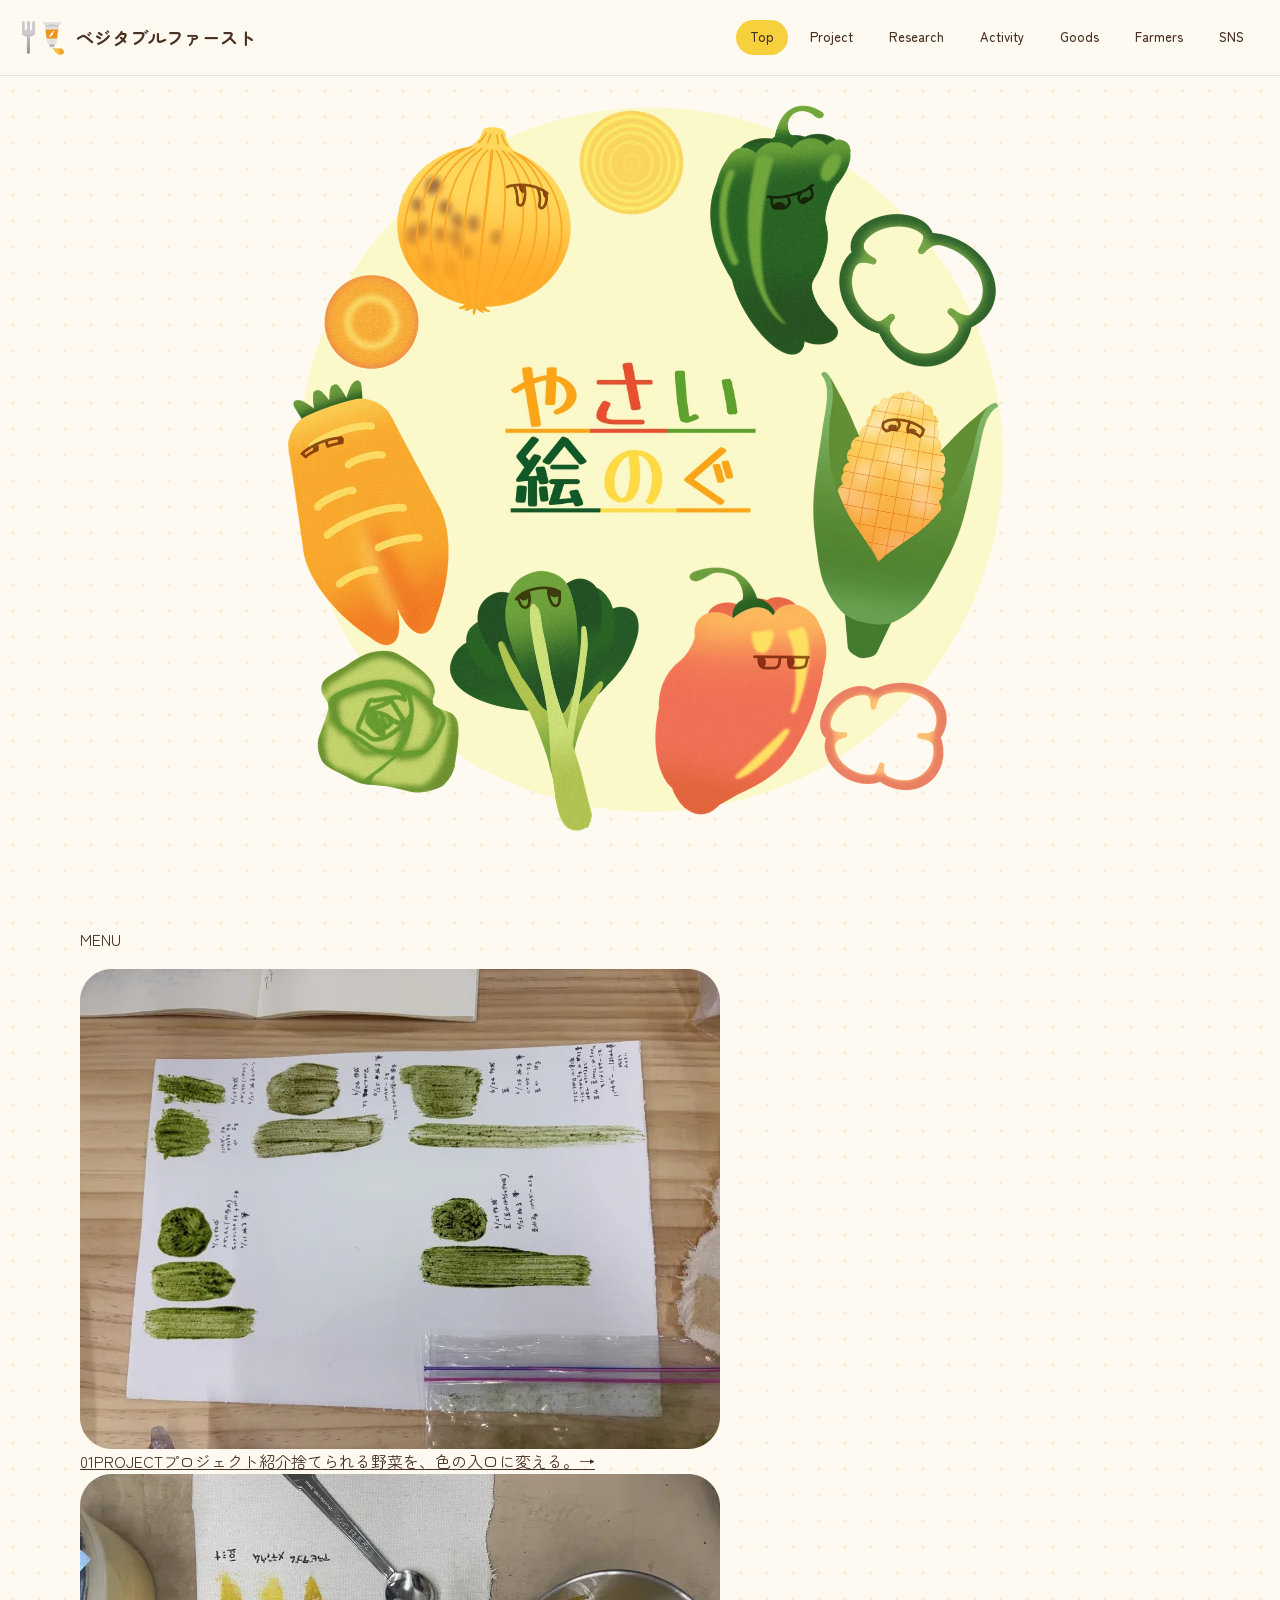
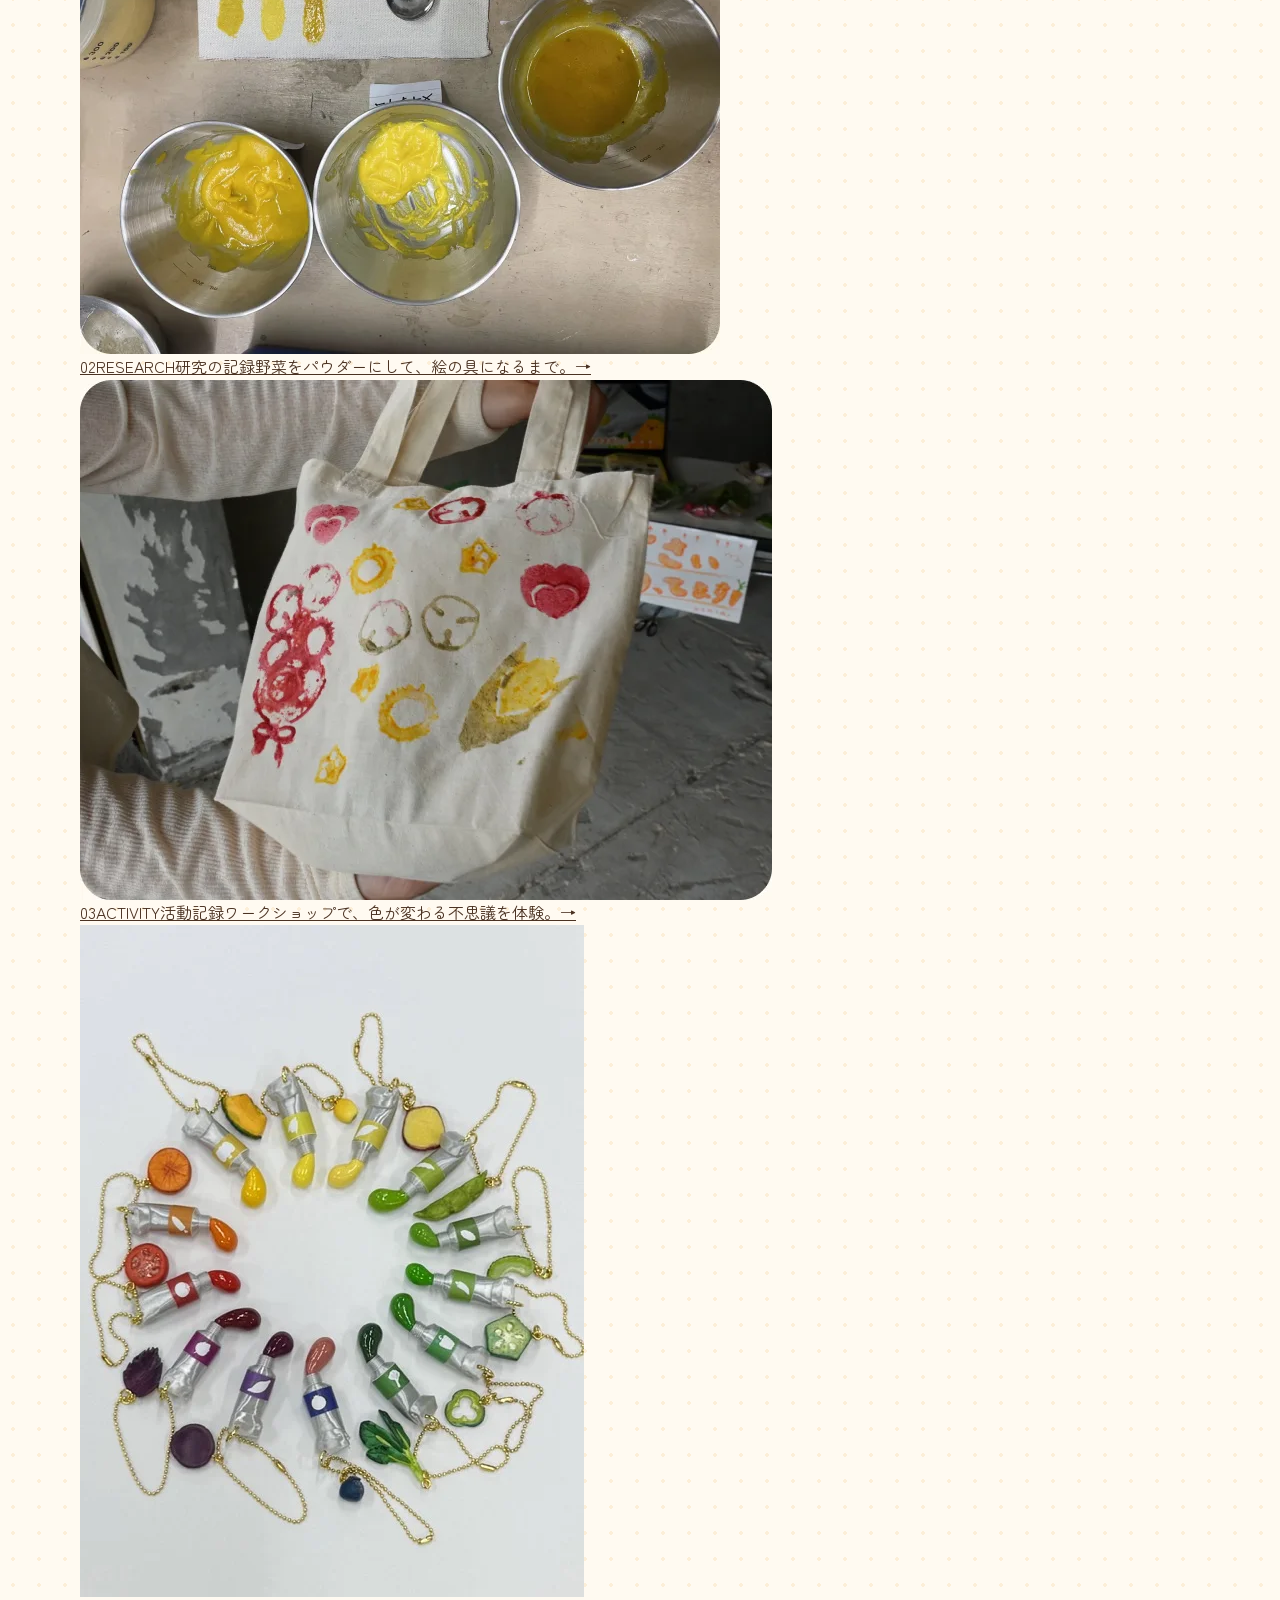
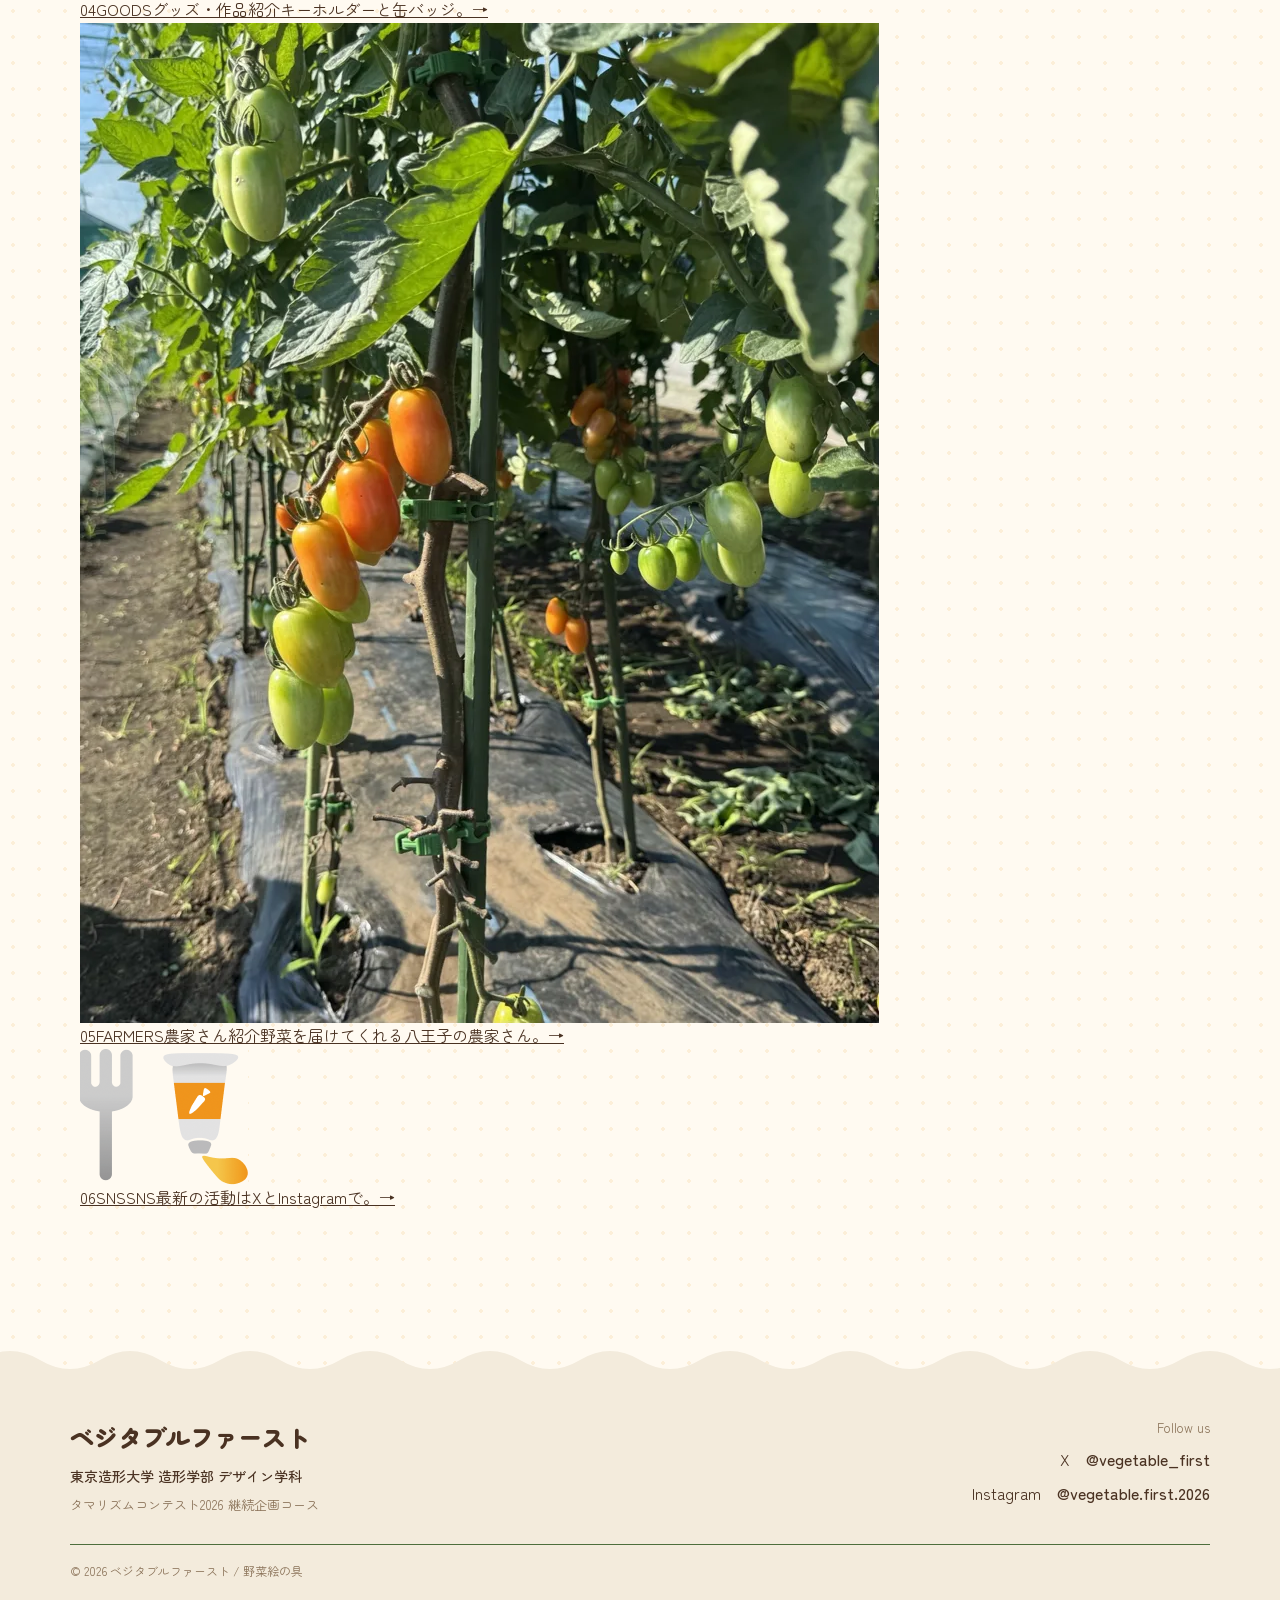
==== commit 51c0ad41: "ページ分け版に更新（1ページ版は onepage.html）" ====
--- a/yasai-enogu-site/index.html
+++ b/yasai-enogu-site/index.html
@@ -24,226 +24,24 @@
     <a class="brand" href="index.html"><img src="images/icon.png" alt="" width="42" height="34">ベジタブルファースト</a>
     <button class="menu-button" type="button" aria-expanded="false" aria-controls="site-nav">メニュー</button>
     <nav class="nav" id="site-nav" aria-label="サイト内">
-      <a href="#top">Top</a>
-      <a href="#project">Project</a>
-      <a href="#research">Research</a>
-      <a href="#activity">Activity</a>
-      <a href="#goods">Goods</a>
-      <a href="#farmers">Farmers</a>
-      <a href="#sns">SNS</a>
+      <a href="index.html" aria-current="page">Top</a>
+      <a href="project.html">Project</a>
+      <a href="research.html">Research</a>
+      <a href="activity.html">Activity</a>
+      <a href="goods.html">Goods</a>
+      <a href="farmers.html">Farmers</a>
+      <a href="sns.html">SNS</a>
     </nav>
   </div>
 </header>
 <main>
-<div id="top" class="chapter" data-chapter><div class="hero"><div class="hero__halo" aria-hidden="true"></div><div class="hero__stage" role="img" aria-label="やさい絵のぐ"><img class="hero__base" src="images/hero/base.webp" alt="" draggable="false"><img class="hero__veg" src="images/hero/danmenninzin.webp" alt="" data-depth="0.6" style="left:5.616%;top:22.149%;width:17.36%;--i:0" draggable="false"><img class="hero__veg" src="images/hero/kaoninzin.webp" alt="" data-depth="1.0" style="left:0.0%;top:35.519%;width:27.908%;--i:1" draggable="false"><img class="hero__veg" src="images/hero/danmenkomatuna.webp" alt="" data-depth="0.6" style="left:3.649%;top:72.263%;width:26.881%;--i:2" draggable="false"><img class="hero__veg" src="images/hero/kaokomatuna.webp" alt="" data-depth="1.0" style="left:21.75%;top:62.229%;width:32.925%;--i:3" draggable="false"><img class="hero__veg" src="images/hero/kaopapurika.webp" alt="" data-depth="1.0" style="left:50.0%;top:61.288%;width:26.995%;--i:4" draggable="false"><img class="hero__veg" src="images/hero/danmenpapurika.webp" alt="" data-depth="0.6" style="left:71.636%;top:76.967%;width:22.691%;--i:5" draggable="false"><img class="hero__veg" src="images/hero/kaotoumorokosi.webp" alt="" data-depth="1.0" style="left:68.9%;top:33.751%;width:30.416%;--i:6" draggable="false"><img class="hero__veg" src="images/hero/danmenpi-man.webp" alt="" data-depth="0.6" style="left:74.002%;top:13.769%;width:25.998%;--i:7" draggable="false"><img class="hero__veg" src="images/hero/kaopi-man.webp" alt="" data-depth="1.0" style="left:56.756%;top:0.0%;width:24.629%;--i:8" draggable="false"><img class="hero__veg" src="images/hero/danmentamanegi.webp" alt="" data-depth="0.6" style="left:39.054%;top:0.713%;width:19.413%;--i:9" draggable="false"><img class="hero__veg" src="images/hero/kaotamanegi.webp" alt="" data-depth="1.0" style="left:13.227%;top:1.454%;width:30.644%;--i:10" draggable="false"></div></div>
-</div>
-<div id="project" class="chapter" data-chapter>
-<div class="page-head-wrap" data-peek-area><div class="container page-head">
-  <p class="page-num">02</p>
-  <h1 class="page-title">プロジェクト紹介</h1>
-  <hr class="rule">
-  <p class="lead">捨てられる野菜を、<br>色の入口に変える。</p>
-</div>
-  <div class="veg-peek" data-side="right" style="top: 0px" data-enter="images/veg/onion-smirk.webp" data-idle="images/veg/onion-smirk.webp" data-poke="images/veg/onion-tongue.webp" aria-hidden="true"><div class="veg-peek__body"><img src="images/veg/onion-smirk.webp" alt=""></div></div>
-</div>
-<section class="section" data-peek-area>
+<div class="hero"><div class="hero__halo" aria-hidden="true"></div><div class="hero__stage" role="img" aria-label="やさい絵のぐ"><img class="hero__base" src="images/hero/base.webp" alt="" draggable="false"><img class="hero__veg" src="images/hero/danmenninzin.webp" alt="" data-depth="0.6" style="left:5.616%;top:22.149%;width:17.36%;--i:0" draggable="false"><img class="hero__veg" src="images/hero/kaoninzin.webp" alt="" data-depth="1.0" style="left:0.0%;top:35.519%;width:27.908%;--i:1" draggable="false"><img class="hero__veg" src="images/hero/danmenkomatuna.webp" alt="" data-depth="0.6" style="left:3.649%;top:72.263%;width:26.881%;--i:2" draggable="false"><img class="hero__veg" src="images/hero/kaokomatuna.webp" alt="" data-depth="1.0" style="left:21.75%;top:62.229%;width:32.925%;--i:3" draggable="false"><img class="hero__veg" src="images/hero/kaopapurika.webp" alt="" data-depth="1.0" style="left:50.0%;top:61.288%;width:26.995%;--i:4" draggable="false"><img class="hero__veg" src="images/hero/danmenpapurika.webp" alt="" data-depth="0.6" style="left:71.636%;top:76.967%;width:22.691%;--i:5" draggable="false"><img class="hero__veg" src="images/hero/kaotoumorokosi.webp" alt="" data-depth="1.0" style="left:68.9%;top:33.751%;width:30.416%;--i:6" draggable="false"><img class="hero__veg" src="images/hero/danmenpi-man.webp" alt="" data-depth="0.6" style="left:74.002%;top:13.769%;width:25.998%;--i:7" draggable="false"><img class="hero__veg" src="images/hero/kaopi-man.webp" alt="" data-depth="1.0" style="left:56.756%;top:0.0%;width:24.629%;--i:8" draggable="false"><img class="hero__veg" src="images/hero/danmentamanegi.webp" alt="" data-depth="0.6" style="left:39.054%;top:0.713%;width:19.413%;--i:9" draggable="false"><img class="hero__veg" src="images/hero/kaotamanegi.webp" alt="" data-depth="1.0" style="left:13.227%;top:1.454%;width:30.644%;--i:10" draggable="false"></div></div>
+<section class="section menu-section">
 <div class="container">
-<h2 class="bracket"><span class="mark">「美しさの基準」の不条理</span> <span class="sub">個性という理由で捨てられる資源</span></h2>
-<div class="text"><p>味や栄養は全く同じなのに、<em class="hl">「少し曲がっている」「傷がある」</em>という見た目の理由だけで、<br>市場に出る前に廃棄される規格外野菜。<br>社会全体が<em class="hl">「均一な美しさ」</em>を求めるあまり、自然が育んだ豊かな個性（色・形）がそのまま<br>フードロスという大きな課題に直結しています。<br>令和６年産野菜の野菜廃棄率は12%。1,518,000ｔとなっています。</p></div>
-<p class="source">参考：政府統計の総合窓口（e-Stat）のデータをもとに作成</p>
+<p class="menu-kicker">MENU</p>
+<div class="tiles"><a class="tile tile--orange " href="project.html"><span class="tile__pic"><img src="images/project-swatch.webp" alt="" loading="lazy"></span><span class="tile__head"><span class="tile__num">01</span><span class="tile__en">PROJECT</span></span><span class="tile__ja">プロジェクト紹介</span><span class="tile__lead">捨てられる野菜を、色の入口に変える。</span><span class="tile__arrow" aria-hidden="true">→</span></a><a class="tile tile--green " href="research.html"><span class="tile__pic"><img src="images/r2-b.webp" alt="" loading="lazy"></span><span class="tile__head"><span class="tile__num">02</span><span class="tile__en">RESEARCH</span></span><span class="tile__ja">研究の記録</span><span class="tile__lead">野菜をパウダーにして、絵の具になるまで。</span><span class="tile__arrow" aria-hidden="true">→</span></a><a class="tile tile--red " href="activity.html"><span class="tile__pic"><img src="images/a1-s2.webp" alt="" loading="lazy"></span><span class="tile__head"><span class="tile__num">03</span><span class="tile__en">ACTIVITY</span></span><span class="tile__ja">活動記録</span><span class="tile__lead">ワークショップで、色が変わる不思議を体験。</span><span class="tile__arrow" aria-hidden="true">→</span></a><a class="tile tile--yellow " href="goods.html"><span class="tile__pic"><img src="images/keyholder-all.webp" alt="" loading="lazy"></span><span class="tile__head"><span class="tile__num">04</span><span class="tile__en">GOODS</span></span><span class="tile__ja">グッズ・作品紹介</span><span class="tile__lead">キーホルダーと缶バッジ。</span><span class="tile__arrow" aria-hidden="true">→</span></a><a class="tile tile--green " href="farmers.html"><span class="tile__pic"><img src="images/f-tomato.webp" alt="" loading="lazy"></span><span class="tile__head"><span class="tile__num">05</span><span class="tile__en">FARMERS</span></span><span class="tile__ja">農家さん紹介</span><span class="tile__lead">野菜を届けてくれる八王子の農家さん。</span><span class="tile__arrow" aria-hidden="true">→</span></a><a class="tile tile--red " href="sns.html"><span class="tile__pic tile__pic--sns"><img src="images/icon.png" alt=""></span><span class="tile__head"><span class="tile__num">06</span><span class="tile__en">SNS</span></span><span class="tile__ja">SNS</span><span class="tile__lead">最新の活動はXとInstagramで。</span><span class="tile__arrow" aria-hidden="true">→</span></a></div>
 </div>
 </section>
-<section class="section" data-peek-area>
-<div class="container">
-<h2 class="bracket"><span class="mark">「捨てる」を「創る」へ変える接点の不足</span> <span class="sub">課題をポジティブに捉える体験</span></h2>
-<div class="text indent"><p>私たちは、ただ「捨てる」だけだった野菜を、新しく価値を「創る」ための材料に変えたい<br>と考えています。しかし、現状はその２つを繋ぐ「接点」が不足しています。<br>野菜に新たな価値と差を生み出します。</p></div>
-<div class="project-photos"><figure class="photo"><img src="images/project-powder.webp" alt="乾燥させた野菜をふるいにかけてパウダーにしているところ" loading="lazy"></figure><figure class="photo"><img src="images/project-swatch.webp" alt="野菜絵の具の色見本" loading="lazy"></figure></div>
-</div>
-  <div class="veg-peek" data-side="right" style="top: 30%" data-enter="images/veg/carrot-happy.webp" data-idle="images/veg/carrot-happy.webp" data-poke="images/veg/carrot-wink.webp" aria-hidden="true"><div class="veg-peek__body"><img src="images/veg/carrot-happy.webp" alt=""></div></div>
-</section>
-<section class="section" data-peek-area>
-<div class="container">
-<h2 class="bracket"><span class="mark">「デザインされた食卓」の均一化</span> <span class="sub">完璧な野菜しか知らない子どもたち</span></h2>
-<div class="text"><p>現代の食卓において、食材は「お皿の上のごはん」として完成された状態で並ぶことが多く、<br>その背景にある「自然の営み」や「いのちの多様性」が見えにくくなっています。</p></div>
-</div>
-</section>
-<section class="section" data-peek-area>
-<div class="container">
-<h2><span class="mark">活動地域の特徴</span></h2>
-<div class="text"><p>多摩地域、特に八王子市は<em class="hl">「農業生産額が都内１位」</em>です。</p></div>
-<p class="source">出典：東京都農作物生産状況調査結果報告書（令和６年度）</p>
-</div>
-  <div class="veg-peek" data-side="right" style="top: 0px" data-enter="images/veg/tomato-wink.webp" data-idle="images/veg/tomato-wink.webp" data-poke="images/veg/tomato-squint.webp" aria-hidden="true"><div class="veg-peek__body"><img src="images/veg/tomato-wink.webp" alt=""></div></div>
-</section>
-<section class="section" data-peek-area>
-<div class="container">
-<h2><span class="mark">継続企画</span></h2>
-<p class="label">2024年度採択課題「色塗りと水鉄砲を混ぜたイベント」（色塗り企画委員会）</p>
-<div class="text"><p>2024年度タマリズム採択企画<em class="hl">「リアル・スプラトゥーン」</em>への事業化オファーを受けて東京都公園協会・都立桜ヶ丘公園管理者との協議を重ね、アート・ワークショップ企画団体「ぽまるのおうち」との共同企画で、里山ゾーンを活かしたワークショップを開催しました。<br>この取り組みを、CELEO八王子ハロウィンイベントへと<em class="hl">継承・発展</em>させています。</p></div>
-</div>
-  <div class="veg-peek" data-side="right" style="top: 20%" data-enter="images/veg/carrot-smile.webp" data-idle="images/veg/carrot-smile.webp" data-poke="images/veg/carrot-surprised.webp" aria-hidden="true"><div class="veg-peek__body"><img src="images/veg/carrot-smile.webp" alt=""></div></div>
-</section>
-</div>
-<div id="research" class="chapter" data-chapter>
-<div class="page-head-wrap"><div class="container page-head">
-  <p class="page-num">03</p>
-  <h1 class="page-title">研究の記録</h1>
-  <hr class="rule">
-  
-</div>
-</div>
-<section class="section" data-peek-area>
-<div class="container">
-<h2><span class="mark">試作実験１</span> <span class="sub">6/22–25</span></h2>
-<div class="text"><p>野菜を洗って薄切りにし、乾燥させてからハイスピードミルで粉砕してパウダーに。<br>パウダーに<em class="hl">結着剤（アラビアゴム・メディウム・豆汁）</em>を加え、<br>紙や布に塗って、発色・伸び・乾燥後の状態を確認しました。</p></div>
-<div class="grid-3"><figure class="photo"><img src="images/r1-swatch.webp" alt="野菜絵の具の色見本" loading="lazy"></figure><figure class="photo"><img src="images/r1-b.webp" alt="試作の様子" loading="lazy"></figure><figure class="photo"><img src="images/r1-c.webp" alt="紙に塗った試作" loading="lazy"></figure></div>
-</div>
-  <div class="veg-peek" data-side="right" style="top: 0px" data-enter="images/veg/onion-calm.webp" data-idle="images/veg/onion-calm.webp" data-poke="images/veg/onion-grumpy.webp" aria-hidden="true"><div class="veg-peek__body"><img src="images/veg/onion-calm.webp" alt=""></div></div>
-  <div class="veg-peek" data-side="left" style="top: 55%" data-enter="images/veg/tomato-cut.webp" aria-hidden="true"><div class="veg-peek__body"><img src="images/veg/tomato-cut.webp" alt=""></div></div>
-</section>
-<section class="section" data-peek-area>
-<div class="container">
-<h2><span class="mark">試作実験２</span> <span class="sub">7/9–16</span></h2>
-<div class="text"><p>かぼちゃパウダーで、太陽光・ドライヤー・室内の自然乾燥による違いを比べました。<br>ブルーベリーに含まれているアントシアニンは、<em class="hl">pH値によって色が変化する</em>性質を持っています。<br>赤紫蘇のパウダーは、クエン酸（酸性）を入れると<em class="hl">赤く</em>、重曹（アルカリ性）を入れると<em class="hl">緑色</em>になりました。</p></div>
-<div class="grid-3"><figure class="photo"><img src="images/r2-a.webp" alt="指で絵の具を塗る試作" loading="lazy"></figure><figure class="photo"><img src="images/r2-b.webp" alt="かぼちゃの絵の具" loading="lazy"></figure><figure class="photo"><img src="images/r2-c.webp" alt="布に塗って乾かしているところ" loading="lazy"></figure><figure class="photo"><img src="images/r2-d.webp" alt="布に塗った絵の具の水洗いの実験" loading="lazy"></figure><figure class="photo"><img src="images/r2-e.webp" alt="布に塗った色の比較" loading="lazy"></figure><figure class="photo"><img src="images/r2-f.webp" alt="紫の色素の抽出" loading="lazy"></figure></div>
-</div>
-  <div class="veg-peek" data-side="right" style="top: 10%" data-enter="images/veg/onion-cut.webp" aria-hidden="true"><div class="veg-peek__body"><img src="images/veg/onion-cut.webp" alt=""></div></div>
-  <div class="veg-peek" data-side="left" style="top: 60%" data-enter="images/veg/carrot-cut.webp" aria-hidden="true"><div class="veg-peek__body"><img src="images/veg/carrot-cut.webp" alt=""></div></div>
-</section>
-<section class="section" data-peek-area>
-<div class="container">
-<h2><span class="mark">試作実験</span> <span class="sub">8/3</span></h2>
-<div class="grid-3"><figure class="photo"><img src="images/r3-a.webp" alt="フードドライヤーで野菜を乾燥しているところ" loading="lazy"></figure><figure class="photo"><img src="images/r3-b.webp" alt="ミルで粉砕したパウダー" loading="lazy"></figure><figure class="photo"><img src="images/r3-c.webp" alt="乾燥野菜をふるいにかけているところ" loading="lazy"></figure></div>
-</div>
-  <div class="veg-peek" data-side="right" style="top: 0px" data-enter="images/veg/tomato-sparkle.webp" data-idle="images/veg/tomato-sparkle.webp" data-poke="images/veg/tomato-worried.webp" aria-hidden="true"><div class="veg-peek__body"><img src="images/veg/tomato-sparkle.webp" alt=""></div></div>
-  <div class="veg-peek" data-side="left" style="top: 70%" data-enter="images/veg/carrot-wink.webp" data-idle="images/veg/carrot-wink.webp" data-poke="images/veg/carrot-squint.webp" aria-hidden="true"><div class="veg-peek__body"><img src="images/veg/carrot-wink.webp" alt=""></div></div>
-</section>
-</div>
-<div id="activity" class="chapter" data-chapter>
-<div class="page-head-wrap"><div class="container page-head">
-  <p class="page-num">04</p>
-  <h1 class="page-title">活動記録</h1>
-  <hr class="rule">
-  
-</div>
-</div>
-<section class="section" data-peek-area>
-<div class="container">
-<h2><span class="mark">スワニューマーケット出店</span> <span class="sub">2026.9.13</span></h2>
-<p class="label">廃棄野菜を活用した野菜絵の具による型染めワークショップ</p>
-<div class="text"><p>廃棄されるお野菜から作った<em class="hl">「野菜絵の具」</em>で、色が変わる不思議を楽しみながら、<em class="hl">世界に一つだけのオリジナル型染め作品</em>を作るワークショップです。</p></div>
-<div class="row"><figure class="photo" style="flex:1.333;aspect-ratio:1.333"><img src="images/a1-venue.webp" alt="スワニューマーケットの会場" loading="lazy"></figure><figure class="photo" style="flex:0.72;aspect-ratio:0.72"><img src="images/a1-portrait.webp" alt="ワークショップの様子" loading="lazy"></figure><figure class="photo" style="flex:1.333;aspect-ratio:1.333"><img src="images/a1-stamp.webp" alt="野菜スタンプで袋を飾る参加者" loading="lazy"></figure></div>
-<div class="row"><figure class="photo" style="flex:1.333;aspect-ratio:1.333"><img src="images/a1-s1.webp" alt="筆で描く参加者" loading="lazy"></figure><figure class="photo" style="flex:1.333;aspect-ratio:1.333"><img src="images/a1-s2.webp" alt="完成したトートバッグ" loading="lazy"></figure><figure class="photo" style="flex:1.333;aspect-ratio:1.333"><img src="images/a1-s3.webp" alt="参加者の作品" loading="lazy"></figure></div>
-</div>
-  <div class="veg-peek" data-side="right" style="top: 0px" data-enter="images/veg/onion-tongue.webp" data-idle="images/veg/onion-tongue.webp" data-poke="images/veg/onion-5.webp" aria-hidden="true"><div class="veg-peek__body"><img src="images/veg/onion-tongue.webp" alt=""></div></div>
-  <div class="veg-peek" data-side="left" style="top: 45%" data-enter="images/veg/tomato-cut.webp" aria-hidden="true"><div class="veg-peek__body"><img src="images/veg/tomato-cut.webp" alt=""></div></div>
-</section>
-<section class="section" data-peek-area>
-<div class="container">
-<h2><span class="mark">CS祭</span> <span class="sub">2026.10.16–18</span></h2>
-<p class="label">MDW 野菜絵の具　展示・グッズ販売（7号館4階 7-407）</p>
-<div class="text"><p>参加型アートボード<em class="hl">「CS祭で一つの作品をつくろう！！」</em>では、来場された方に<em class="hl">スタンプ</em>を押してもらい、みんなで一つの作品をつくりました。3日間で<em class="hl">124名</em>の方に参加していただきました。</p></div>
-<div class="row"><figure class="photo" style="flex:1.333;aspect-ratio:1.333"><img src="images/c1-booth.webp" alt="CS祭のブース全体" loading="lazy"></figure><figure class="photo" style="flex:0.72;aspect-ratio:0.72"><img src="images/c1-board.webp" alt="スタンプでいっぱいになった参加型アートボード" loading="lazy"></figure><figure class="photo" style="flex:1.333;aspect-ratio:1.333"><img src="images/c1-gacha.webp" alt="ガチャガチャとグッズの展示" loading="lazy"></figure></div>
-</div>
-  <div class="veg-peek" data-side="right" style="top: 10%" data-enter="images/veg/onion-grumpy.webp" data-idle="images/veg/onion-grumpy.webp" data-poke="images/veg/onion-smirk.webp" aria-hidden="true"><div class="veg-peek__body"><img src="images/veg/onion-grumpy.webp" alt=""></div></div>
-  <div class="veg-peek" data-side="left" style="top: 65%" data-enter="images/veg/carrot-surprised.webp" data-idle="images/veg/carrot-surprised.webp" data-poke="images/veg/carrot-happy.webp" aria-hidden="true"><div class="veg-peek__body"><img src="images/veg/carrot-surprised.webp" alt=""></div></div>
-</section>
-<section class="section" data-peek-area>
-<div class="container">
-<h2><span class="mark">セレオ八王子ハロウィン</span> <span class="sub">2026.10.25</span></h2>
-<p class="label">八王子ハロウィン（セレオ八王子 屋上）</p>
-<div class="text"><p>予約は全ての部（各12名）が定員に達し、当日は6回のワークショップで<em class="hl">63名</em>の方に参加していただきました。<br>参加者は未就学児から小学校中学年のお子さんが多く、保護者の方が隣で一緒に制作する姿も見られました。</p></div>
-<div class="pair"><figure class="photo"><img src="images/h1-bag.webp" alt="野菜絵の具で飾ったハロウィンの巾着" loading="lazy"></figure><figure class="photo"><img src="images/h1-prep.webp" alt="ワークショップの準備" loading="lazy"></figure></div>
-</div>
-  <div class="veg-peek" data-side="right" style="top: 40%" data-enter="images/veg/tomato-squint.webp" data-idle="images/veg/tomato-squint.webp" data-poke="images/veg/tomato-blush.webp" aria-hidden="true"><div class="veg-peek__body"><img src="images/veg/tomato-squint.webp" alt=""></div></div>
-</section>
-</div>
-<div id="goods" class="chapter" data-chapter>
-<div class="page-head-wrap"><div class="container page-head">
-  <p class="page-num">05</p>
-  <h1 class="page-title">グッズ・作品紹介</h1>
-  <hr class="rule">
-  
-</div>
-</div>
-<section class="section" data-peek-area>
-<div class="container">
-<h2><span class="mark">キーホルダー</span> <span class="sub">全13種</span></h2>
-<div class="text"><p>CS祭では、1回<em class="hl">300円</em>のガチャガチャで販売しました。</p></div>
-<div class="goods-pair"><figure class="photo tall"><img src="images/keyholder-all.webp" alt="野菜絵の具のキーホルダー全13種" loading="lazy"></figure><figure class="photo wide"><img src="images/keyholder-5.webp" alt="キーホルダー5種" loading="lazy"></figure></div>
-</div>
-  <div class="veg-peek" data-side="right" style="top: 0px" data-enter="images/veg/carrot-squint.webp" data-idle="images/veg/carrot-squint.webp" data-poke="images/veg/carrot-smile.webp" aria-hidden="true"><div class="veg-peek__body"><img src="images/veg/carrot-squint.webp" alt=""></div></div>
-</section>
-<section class="section" data-peek-area>
-<div class="container">
-<h2><span class="mark">缶バッジ</span> <span class="sub">全10種</span></h2>
-<div class="text"><p>Sサイズ・Mサイズの2個セットで、CS祭では1回<em class="hl">100円</em>のガチャガチャで販売しました。</p></div>
-<div class="badges"><figure class="photo tall"><img src="images/badge-photo.webp" alt="缶バッジの写真" loading="lazy"></figure>
-  <div><div class="badge-list">
-    <img src="images/badge-salad.webp" alt="サラダボウル柄の缶バッジのデザイン" loading="lazy">
-    <img src="images/badge1.webp" alt="缶バッジのデザイン" loading="lazy">
-    <img src="images/badge2.webp" alt="とうもろこし柄の缶バッジのデザイン" loading="lazy">
-    <img src="images/badge3.webp" alt="トマト柄の缶バッジのデザイン" loading="lazy">
-    <img src="images/badge4.webp" alt="缶バッジのデザイン" loading="lazy">
-  </div><p class="caption">缶バッジのデザイン（一部）</p></div>
-</div>
-</div>
-  <div class="veg-peek" data-side="left" style="top: 50%" data-enter="images/veg/tomato-worried.webp" data-idle="images/veg/tomato-worried.webp" data-poke="images/veg/tomato-wink.webp" aria-hidden="true"><div class="veg-peek__body"><img src="images/veg/tomato-worried.webp" alt=""></div></div>
-</section>
-</div>
-<div id="farmers" class="chapter" data-chapter>
-<div class="page-head-wrap"><div class="container page-head">
-  <p class="page-num">06</p>
-  <h1 class="page-title">農家さん紹介</h1>
-  <hr class="rule">
-  
-</div>
-</div>
-<section class="section" data-peek-area>
-<div class="container">
-<h2><span class="mark">大久保ファーム</span> <span class="sub">東京都 八王子市 小比企町</span></h2>
-<div class="with-photo">
-  <div class="text"><p>八王子市観光課様からのご紹介で、<br>ワークショップで使用する<em class="hl">「お野菜のご提供と購入」</em>に<br>ご協力いただいています。</p></div>
-  <figure class="photo"><img src="images/f-stand.webp" alt="大久保ファームの直売所" loading="lazy"><figcaption class="caption" style="font-weight:400">大久保ファームの直売所</figcaption></figure>
-</div>
-</div>
-  <div class="veg-peek" data-side="right" style="top: 0px" data-enter="images/veg/onion-5.webp" data-idle="images/veg/onion-5.webp" data-poke="images/veg/onion-calm.webp" aria-hidden="true"><div class="veg-peek__body"><img src="images/veg/onion-5.webp" alt=""></div></div>
-  <div class="veg-peek" data-side="left" style="top: 50%" data-enter="images/veg/tomato-cut.webp" aria-hidden="true"><div class="veg-peek__body"><img src="images/veg/tomato-cut.webp" alt=""></div></div>
-</section>
-<section class="section" data-peek-area>
-<div class="container">
-<h2><span class="mark">畑と野菜</span></h2>
-<div class="grid-2 captions"><figure class="photo"><img src="images/f-tomato.webp" alt="実ったトマト" loading="lazy"><figcaption>実ったトマト</figcaption></figure><figure class="photo"><img src="images/f-corn.webp" alt="畑で手に取ったとうもろこし" loading="lazy"><figcaption>とうもろこし</figcaption></figure></div>
-</div>
-  <div class="veg-peek" data-side="right" style="top: 0px" data-enter="images/veg/carrot-happy.webp" data-idle="images/veg/carrot-happy.webp" data-poke="images/veg/carrot-wink.webp" aria-hidden="true"><div class="veg-peek__body"><img src="images/veg/carrot-happy.webp" alt=""></div></div>
-</section>
-</div>
-<div id="sns" class="chapter" data-chapter>
-<div class="container page-head"><p class="page-num">07</p><h1 class="page-title">SNS</h1><hr class="rule"></div>
-<section class="section" data-peek-area>
-<div class="container">
-
-<div class="sns">
-  <div class="card">
-    <p class="card__label">X</p>
-    <div class="account"><img src="images/icon.png" alt=""><div class="account__name"><strong>vegetablefirst</strong><span>@vegetable_first</span></div>
-      <a class="button" href="https://x.com/vegetable_first" target="_blank" rel="noopener">フォローする</a></div>
-    <div class="x-embed">
-      <a class="twitter-timeline" data-lang="ja" data-height="620" data-chrome="noheader nofooter transparent" data-dnt="true"
-         href="https://twitter.com/vegetable_first">@vegetable_first のポストを見る</a>
-    </div>
-  </div>
-  <div class="card">
-    <p class="card__label">Instagram</p>
-    <div class="account"><img src="images/icon.png" alt=""><div class="account__name"><strong>vegetable.first.2026</strong><span>@vegetable.first.2026</span></div>
-      <a class="button" href="https://www.instagram.com/vegetable.first.2026/" target="_blank" rel="noopener">Instagramを見る</a></div>
-  </div>
-</div>
-</div>
-  <div class="veg-peek" data-side="left" style="top: 100%" data-enter="images/veg/tomato-blush.webp" data-idle="images/veg/tomato-blush.webp" data-poke="images/veg/tomato-sparkle.webp" aria-hidden="true"><div class="veg-peek__body"><img src="images/veg/tomato-blush.webp" alt=""></div></div>
-</section>
-<script async src="https://platform.twitter.com/widgets.js" charset="utf-8"></script>
-</div>
 </main>
 <footer class="site-footer">
   <div class="site-footer__inner">
--- a/yasai-enogu-site/css/style.css
+++ b/yasai-enogu-site/css/style.css
@@ -367,3 +367,90 @@
 .card .x-embed { margin-top: 18px; }
 #sns .section { padding-bottom: 240px; }
 @media (max-width: 960px) { #sns .section { padding-bottom: 160px; } }
+
+/* スワイプの案内はスマホだけ */
+.swipe-hint { display: none; }
+
+/* =========================================================
+   スマホ版（幅 640px 以下）
+   ========================================================= */
+@media (max-width: 640px) {
+  body { background-size: 20px 20px; }
+  .container { padding: 0 18px; }
+  .site-header { height: 64px; }
+  .site-header__inner { padding: 0 14px; }
+  .brand { font-size: 16px; gap: 8px; }
+  .brand img { width: 34px; }
+  .nav { inset: 64px 0 auto 0; padding: 10px 16px 18px; gap: 6px; box-shadow: 0 12px 24px rgba(74, 50, 34, 0.12); }
+  .nav a { font-size: 17px; padding: 12px 18px; background: #fff; border: 2px solid var(--line); }
+  .nav a[aria-current] { background: var(--yellow); border-color: var(--yellow); }
+  .chapter { scroll-margin-top: 64px; }
+
+  /* 文字 */
+  .page-head { padding-top: 24px; }
+  .page-title { font-size: 30px; margin-bottom: 14px; }
+  .lead { font-size: 24px; margin-top: 28px; line-height: 1.3; }
+  .section { padding-top: 48px; }
+  .section + .section { padding-top: 64px; }
+  .section h2 { font-size: 24px; margin-bottom: 22px; line-height: 1.4; }
+  .section h2 .sub { font-size: 15px; margin-top: 6px; color: var(--muted); }
+  .text { font-size: 15px; line-height: 2; }
+  .hl { font-size: 16px; }
+  .label { font-size: 16px; line-height: 1.6; }
+  .chapter + .chapter { margin-top: 56px; }
+  .chapter + .chapter::before { margin-bottom: 40px; height: 18px; background-size: 44px 18px; }
+
+  /* 写真は横にスワイプして見る */
+  .grid-3, .grid-3.tight, .grid-2, .row, .pair, .goods-pair, .project-photos {
+    display: flex !important; flex-wrap: nowrap !important;
+    gap: 12px; margin: 24px -18px 0; padding: 4px 18px 14px;
+    overflow-x: auto; scroll-snap-type: x mandatory; -webkit-overflow-scrolling: touch;
+    scrollbar-width: none;
+  }
+  .grid-3::-webkit-scrollbar, .grid-2::-webkit-scrollbar, .row::-webkit-scrollbar,
+  .pair::-webkit-scrollbar, .goods-pair::-webkit-scrollbar, .project-photos::-webkit-scrollbar { display: none; }
+  .grid-3 > .photo, .grid-2 > .photo, .row > .photo, .pair > .photo, .goods-pair > .photo, .project-photos > .photo {
+    flex: 0 0 78% !important; scroll-snap-align: center; aspect-ratio: 4 / 3 !important;
+  }
+  .row > .photo[style*="0.72"] { flex-basis: 52% !important; aspect-ratio: 3 / 4 !important; }
+  .goods-pair > .tall { flex-basis: 60% !important; aspect-ratio: 3 / 4 !important; }
+  .captions .photo { aspect-ratio: auto !important; }
+  .row + .row { margin-top: 0; }
+  .photo img { border-radius: 14px; }
+  /* スワイプできることが分かるように、右端を少しのぞかせる＋ヒント */
+  .swipe-hint { display: block; margin: 2px 0 0; font-size: 12px; color: var(--muted); text-align: right; }
+
+  /* 農家さん・缶バッジ */
+  .with-photo .photo { max-width: 80%; }
+  .badges .tall { max-width: 70%; }
+  .badge-list { gap: 12px; }
+  .badge-list img { width: 26vw; height: 26vw; }
+
+  /* トップ */
+  .hero { padding-top: 8px; }
+  .hero__stage { width: 94vw; }
+  .sns { gap: 16px; }
+  .card { padding: 18px; border-radius: 20px; }
+  .account { flex-wrap: wrap; }
+  .account img { width: 40px; height: 40px; }
+  .card .account .button { font-size: 13px; padding: 8px 14px; }
+  #sns .section { padding-bottom: 140px; }
+  .x-embed { min-height: 60px; }
+
+  /* 野菜キャラクター */
+  .veg-peek { --size: 120px; --show: 0.5; }
+
+  /* フッター */
+  .site-footer { margin-top: 100px; }
+  .site-footer .team { font-size: 20px; }
+}
+
+/* スマホ：写真の列は横スクロールだけ（縦にずれない） */
+@media (max-width: 640px) {
+  .grid-3, .grid-3.tight, .grid-2, .row, .pair, .goods-pair, .project-photos {
+    overflow-y: hidden; overscroll-behavior-x: contain; touch-action: pan-x pan-y;
+    align-items: flex-start;
+  }
+  .photo.photo:hover img { scale: 1; }
+  .grid-3 > .pop, .grid-2 > .pop, .row > .pop, .pair > .pop, .goods-pair > .pop, .project-photos > .pop { transform: none; }
+}
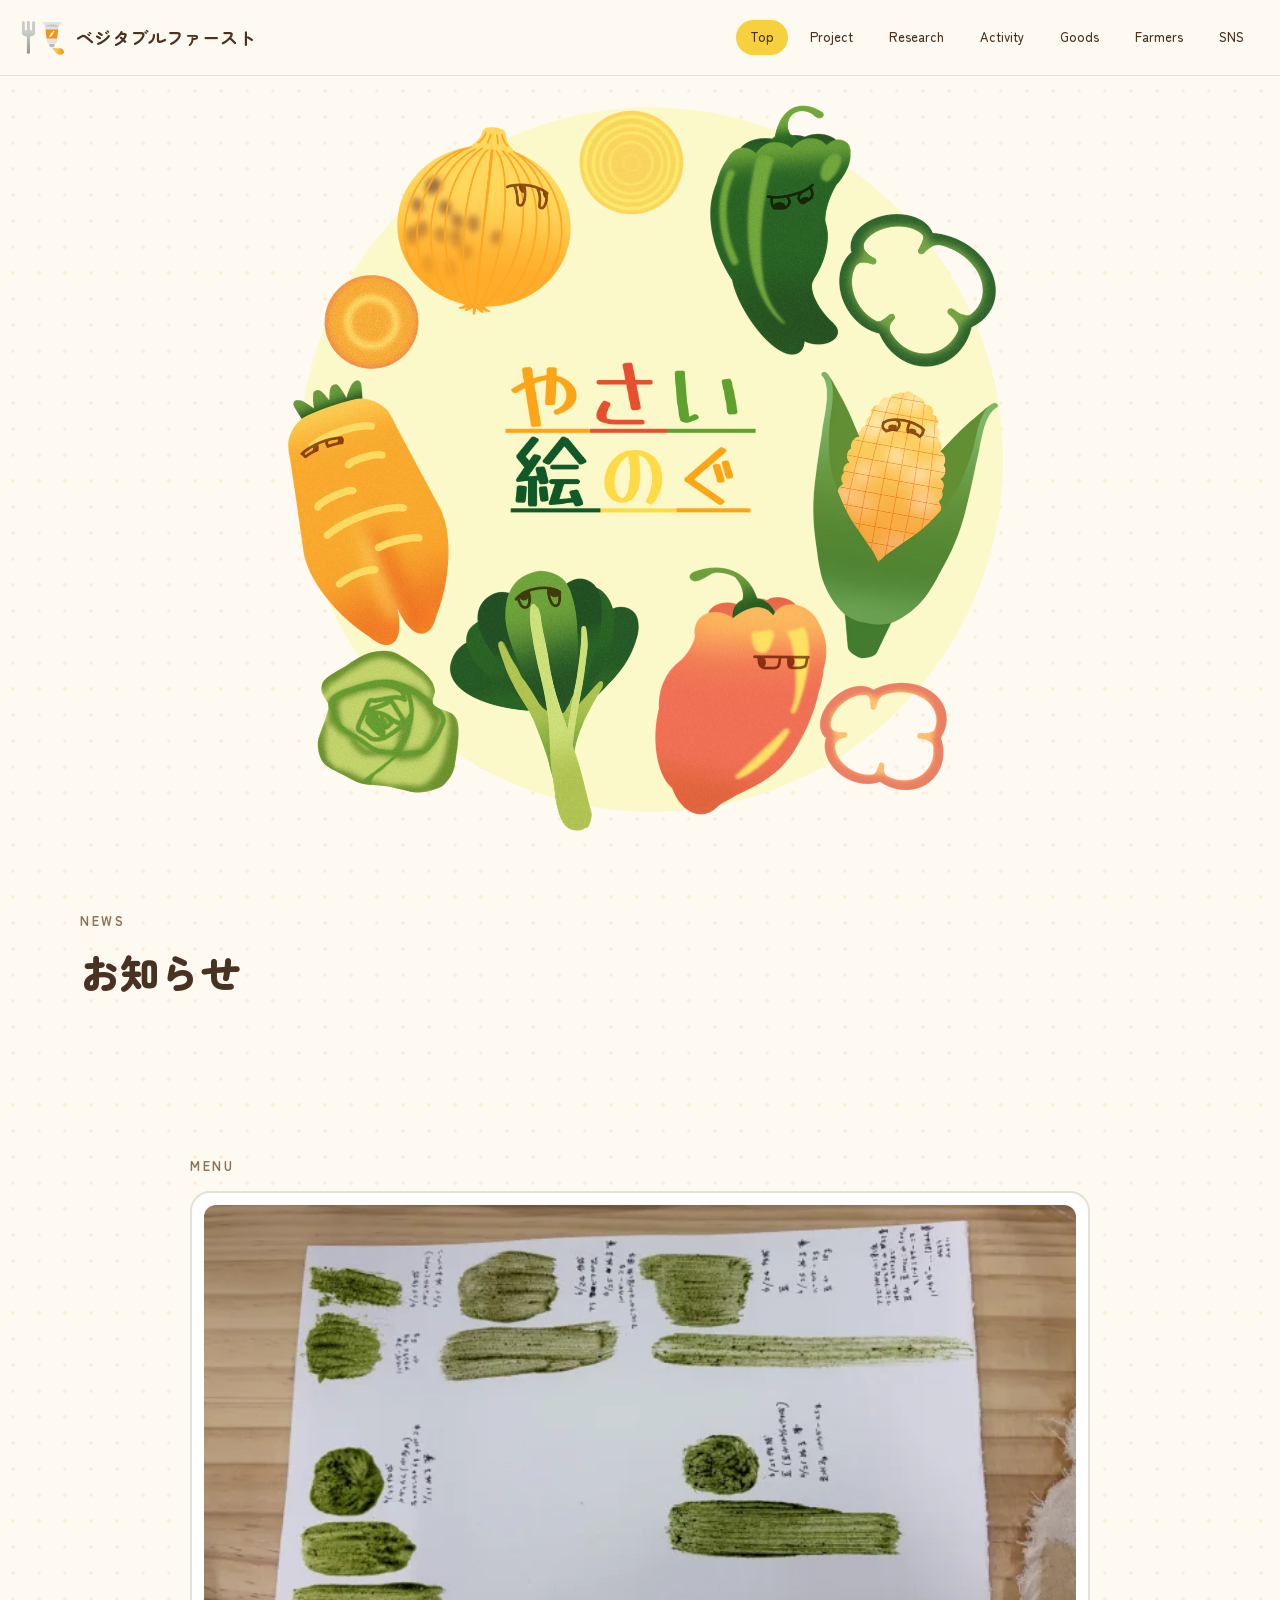
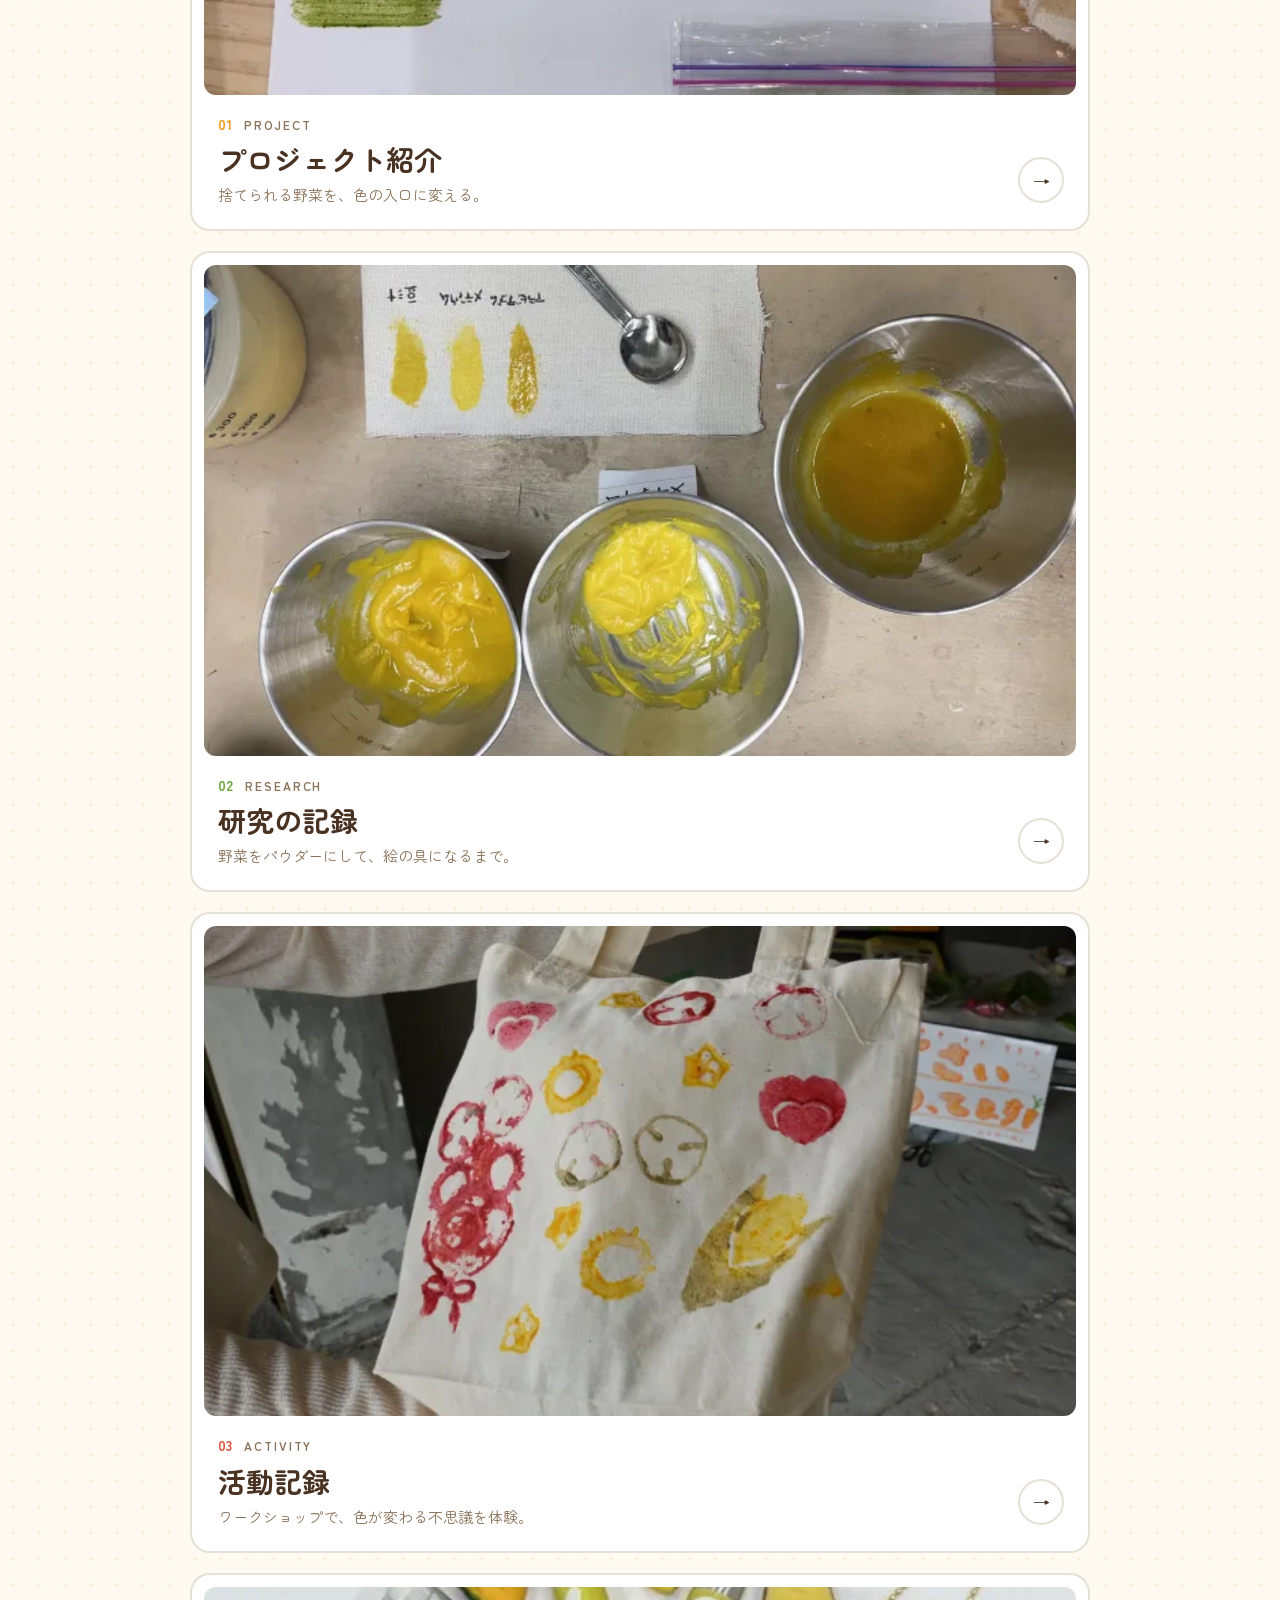
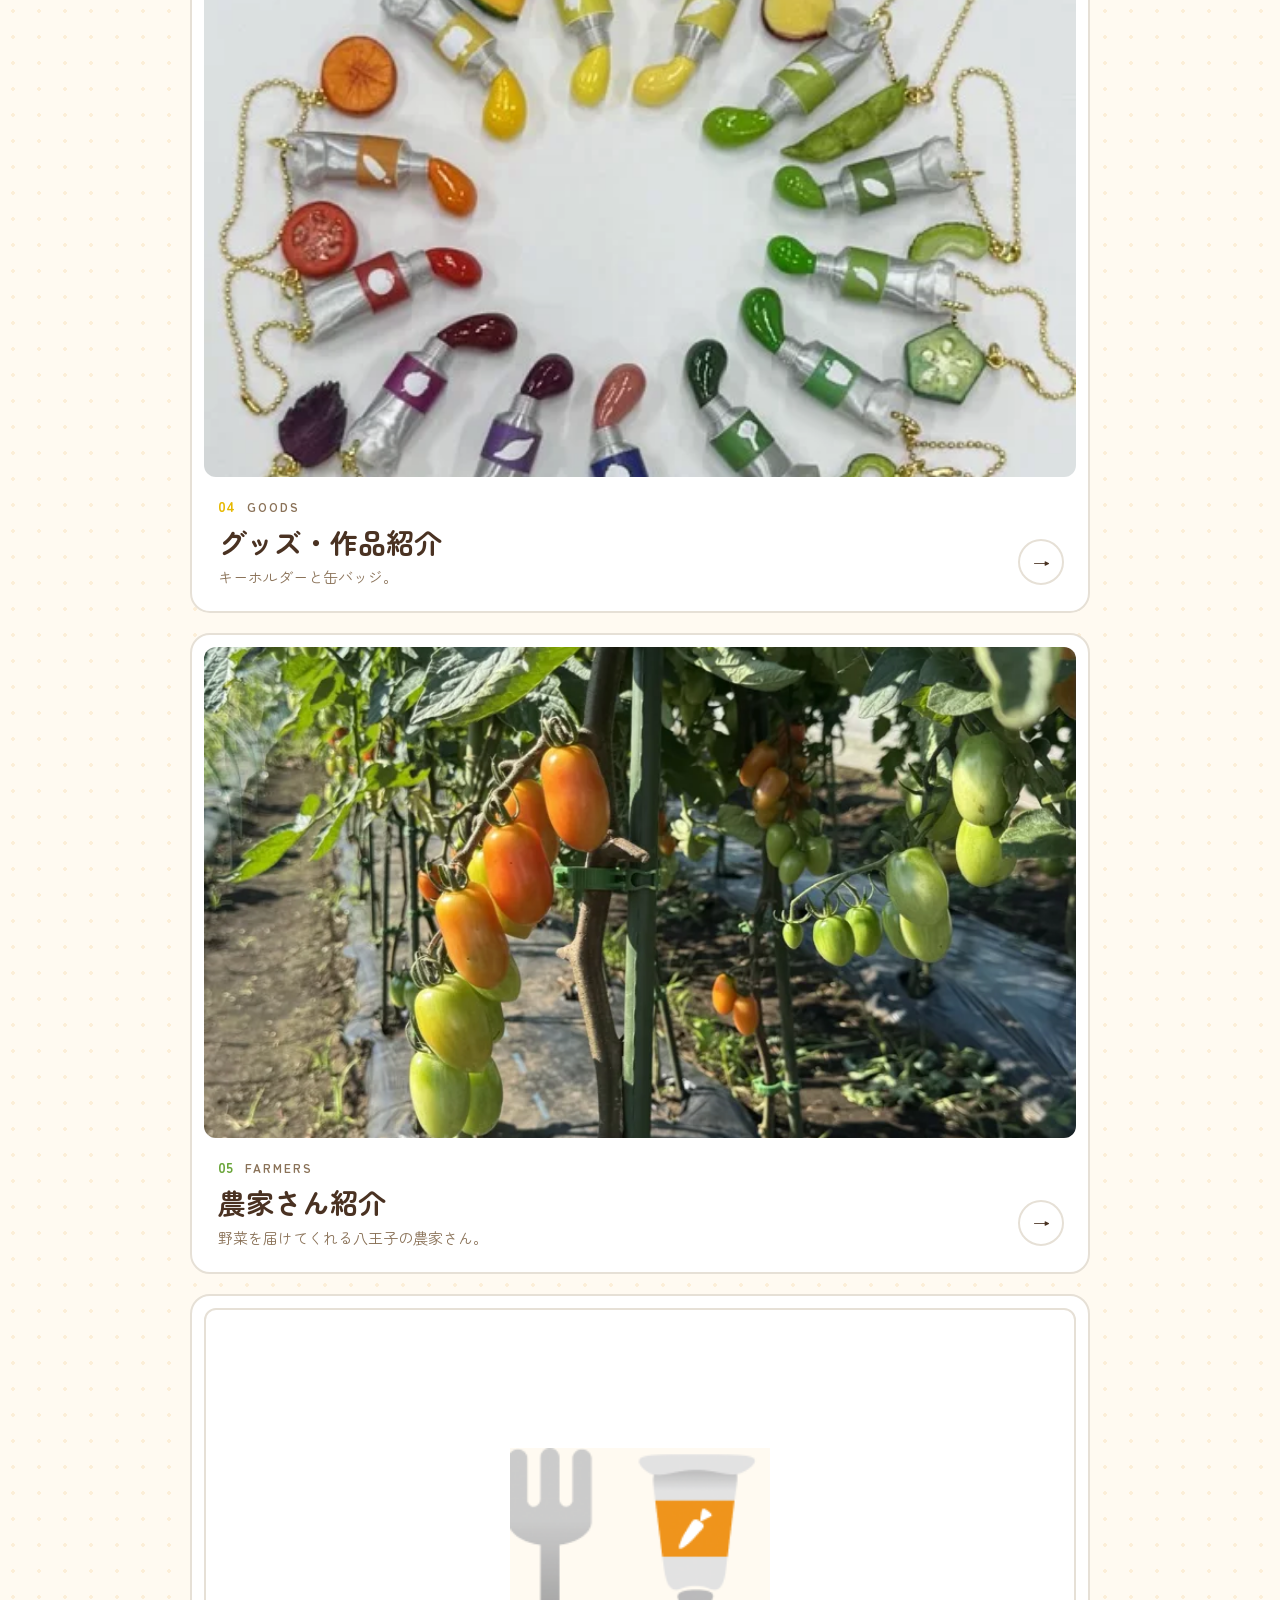
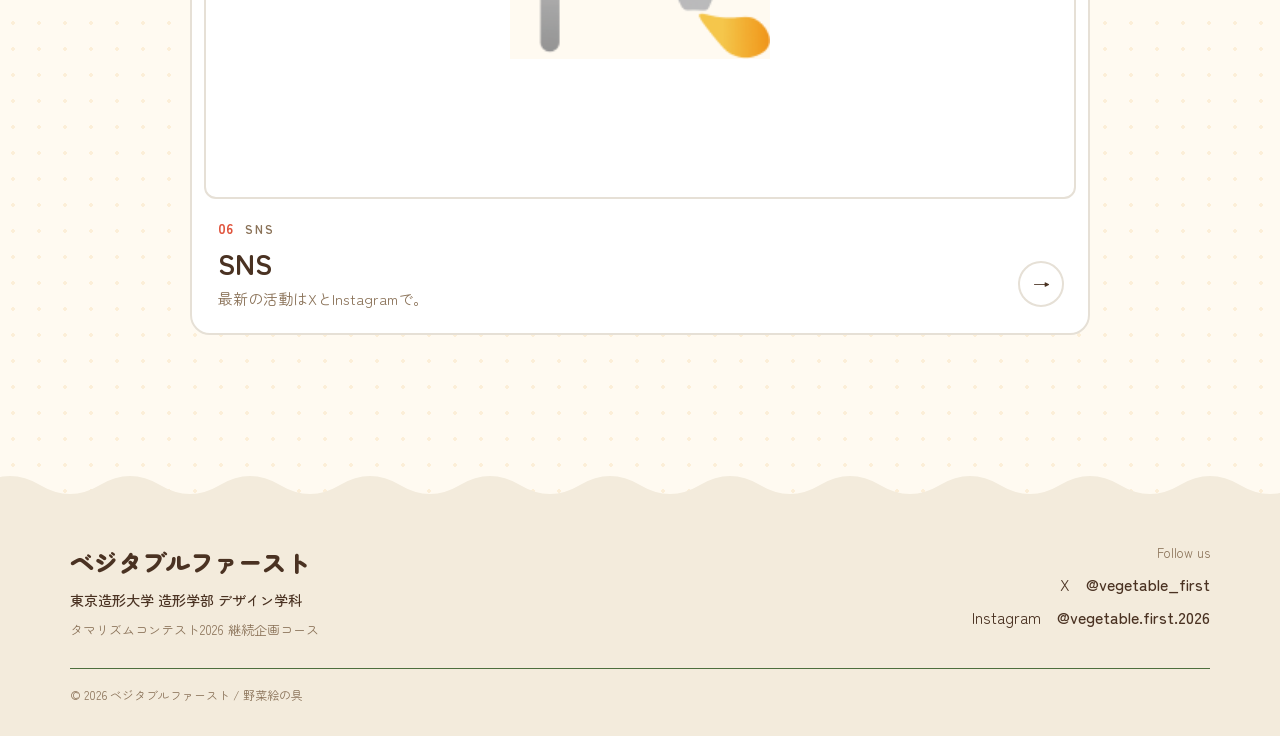
==== commit 1dcc4861: "お知らせ欄を追加・活動記録をデータから表示" ====
--- a/yasai-enogu-site/index.html
+++ b/yasai-enogu-site/index.html
@@ -36,6 +36,14 @@
 </header>
 <main>
 <div class="hero"><div class="hero__halo" aria-hidden="true"></div><div class="hero__stage" role="img" aria-label="やさい絵のぐ"><img class="hero__base" src="images/hero/base.webp" alt="" draggable="false"><img class="hero__veg" src="images/hero/danmenninzin.webp" alt="" data-depth="0.6" style="left:5.616%;top:22.149%;width:17.36%;--i:0" draggable="false"><img class="hero__veg" src="images/hero/kaoninzin.webp" alt="" data-depth="1.0" style="left:0.0%;top:35.519%;width:27.908%;--i:1" draggable="false"><img class="hero__veg" src="images/hero/danmenkomatuna.webp" alt="" data-depth="0.6" style="left:3.649%;top:72.263%;width:26.881%;--i:2" draggable="false"><img class="hero__veg" src="images/hero/kaokomatuna.webp" alt="" data-depth="1.0" style="left:21.75%;top:62.229%;width:32.925%;--i:3" draggable="false"><img class="hero__veg" src="images/hero/kaopapurika.webp" alt="" data-depth="1.0" style="left:50.0%;top:61.288%;width:26.995%;--i:4" draggable="false"><img class="hero__veg" src="images/hero/danmenpapurika.webp" alt="" data-depth="0.6" style="left:71.636%;top:76.967%;width:22.691%;--i:5" draggable="false"><img class="hero__veg" src="images/hero/kaotoumorokosi.webp" alt="" data-depth="1.0" style="left:68.9%;top:33.751%;width:30.416%;--i:6" draggable="false"><img class="hero__veg" src="images/hero/danmenpi-man.webp" alt="" data-depth="0.6" style="left:74.002%;top:13.769%;width:25.998%;--i:7" draggable="false"><img class="hero__veg" src="images/hero/kaopi-man.webp" alt="" data-depth="1.0" style="left:56.756%;top:0.0%;width:24.629%;--i:8" draggable="false"><img class="hero__veg" src="images/hero/danmentamanegi.webp" alt="" data-depth="0.6" style="left:39.054%;top:0.713%;width:19.413%;--i:9" draggable="false"><img class="hero__veg" src="images/hero/kaotamanegi.webp" alt="" data-depth="1.0" style="left:13.227%;top:1.454%;width:30.644%;--i:10" draggable="false"></div></div>
+<section class="section news-section">
+<div class="container">
+<div class="news">
+<div class="news__head"><p class="menu-kicker">NEWS</p><h2 class="news__h">お知らせ</h2></div>
+<ul class="news__list" id="news-list" data-max="5"></ul>
+</div>
+</div>
+</section>
 <section class="section menu-section">
 <div class="container">
 <p class="menu-kicker">MENU</p>
@@ -61,6 +69,8 @@
     <p class="copy">© 2026 ベジタブルファースト / 野菜絵の具</p>
   </div>
 </footer>
+<script src="data/news.js"></script>
+<script src="js/content.js"></script>
 <script src="js/veg-peek.js"></script>
 <script src="js/main.js"></script>
 </body>
--- a/yasai-enogu-site/css/style.css
+++ b/yasai-enogu-site/css/style.css
@@ -454,3 +454,166 @@
   .photo.photo:hover img { scale: 1; }
   .grid-3 > .pop, .grid-2 > .pop, .row > .pop, .pair > .pop, .goods-pair > .pop, .project-photos > .pop { transform: none; }
 }
+
+/* =========================================================
+   ページ分けの版：大きなボタン（シンプル）
+   ========================================================= */
+.menu-section { padding-top: 40px; }
+.menu-kicker { margin: 0 0 14px; font-size: 13px; font-weight: 700; letter-spacing: 0.2em; color: var(--muted); }
+.menu-kicker--sub { margin-top: 56px; }
+
+.tiles { display: grid; grid-template-columns: repeat(3, 1fr); gap: 20px; }
+.tile {
+  --tc: var(--c-orange);
+  position: relative; display: flex; flex-direction: column; justify-content: space-between;
+  min-height: 200px; padding: 26px 28px;
+  text-decoration: none; color: var(--brown);
+  background: #fff; border: 2px solid var(--line); border-radius: 20px;
+  transition: border-color 0.2s, background 0.2s;
+}
+.tile--orange { --tc: var(--c-orange); }
+.tile--green  { --tc: var(--c-green); }
+.tile--red    { --tc: var(--c-red); }
+.tile--yellow { --tc: #e6b800; }
+.tile:hover { border-color: var(--tc); }
+.tile__head { display: flex; align-items: baseline; gap: 12px; }
+.tile__num { font-size: 14px; font-weight: 700; color: var(--tc); }
+.tile__en { font-size: 12px; font-weight: 700; letter-spacing: 0.16em; color: var(--muted); }
+.tile__ja { margin-top: 28px; font-size: 26px; font-weight: 700; line-height: 1.35; padding-right: 50px; }
+.tile__lead { margin-top: 8px; font-size: 14px; color: var(--muted); padding-right: 50px; }
+.tile__arrow {
+  position: absolute; right: 24px; bottom: 26px; width: 40px; height: 40px; border-radius: 50%;
+  display: grid; place-items: center; border: 2px solid var(--line); color: var(--brown); font-size: 17px;
+  transition: background 0.2s, border-color 0.2s, color 0.2s, transform 0.2s;
+}
+.tile:hover .tile__arrow { background: var(--tc); border-color: var(--tc); color: #fff; transform: translateX(4px); }
+
+/* 下層ページの「次へ」 */
+.tile--next { min-height: 0; padding: 30px 32px; }
+.tile--next .tile__ja { margin-top: 14px; font-size: 30px; }
+.tiles--mini { grid-template-columns: repeat(4, 1fr); gap: 14px; }
+.tile--mini { min-height: 0; padding: 18px 20px; }
+.tile--mini .tile__ja { margin-top: 10px; font-size: 17px; padding-right: 36px; }
+.tile--mini .tile__lead { display: none; }
+.tile--mini .tile__arrow { width: 30px; height: 30px; font-size: 13px; right: 16px; bottom: 18px; }
+.back-top { margin: 44px 0 0; text-align: center; }
+.page-next { padding-bottom: 40px; }
+
+@media (max-width: 960px) {
+  .tiles { grid-template-columns: 1fr 1fr; }
+  .tiles--mini { grid-template-columns: 1fr 1fr; }
+}
+@media (max-width: 640px) {
+  .tiles { grid-template-columns: 1fr; gap: 12px; }
+  .tile { min-height: 0; padding: 20px 22px; }
+  .tile__ja { margin-top: 14px; font-size: 21px; }
+  .tile__lead { font-size: 13px; }
+  .tile__arrow { right: 18px; bottom: 50%; translate: 0 50%; }
+  .tile--next .tile__ja { font-size: 22px; }
+  .tiles--mini { grid-template-columns: 1fr 1fr; gap: 10px; }
+  .tile--mini { padding: 14px 14px; }
+  .tile--mini .tile__ja { font-size: 13px; padding-right: 30px; }
+  .tile--mini .tile__en { display: none; }
+  .tile--mini .tile__arrow { width: 26px; height: 26px; font-size: 12px; right: 10px; bottom: 14px; translate: none; }
+}
+
+/* ボタンの写真 */
+.tile { justify-content: flex-start; padding: 14px 14px 24px; }
+.tile__pic { display: block; aspect-ratio: 16 / 10; margin-bottom: 18px; overflow: hidden; border-radius: 12px; background: #eee8dc; }
+.tile__pic img { width: 100%; height: 100%; object-fit: cover; transition: scale 0.4s ease; }
+.tile:hover .tile__pic img { scale: 1.04; }
+.tile__pic--sns { display: grid; place-items: center; background: #f6efe2; }
+.tile__pic--sns img { width: 30%; height: auto; object-fit: contain; }
+.tile__head, .tile__ja, .tile__lead { margin-left: 14px; margin-right: 14px; }
+.tile__ja { margin-top: 10px; }
+.tile__arrow { right: 24px; bottom: 24px; }
+.tile--next { display: grid; grid-template-columns: 44% 1fr; grid-template-rows: auto auto 1fr; column-gap: 28px; padding: 14px; align-items: start; }
+.tile--next .tile__pic { grid-row: 1 / 4; margin: 0; aspect-ratio: 16 / 9; }
+.tile--next .tile__head { margin-top: 26px; }
+.tile--mini { padding: 10px 10px 16px; }
+.tile--mini .tile__pic { margin-bottom: 12px; border-radius: 10px; }
+.tile--mini .tile__head, .tile--mini .tile__ja { margin-left: 8px; margin-right: 8px; }
+.tile--mini .tile__ja { margin-top: 6px; }
+.tile--mini .tile__arrow { bottom: 14px; }
+@media (max-width: 640px) {
+  .tile { padding: 12px 12px 20px; }
+  .tile__head, .tile__ja, .tile__lead { margin-left: 10px; margin-right: 10px; }
+  .tile__arrow { bottom: 20px; right: 18px; translate: none; }
+  .tile--next { display: flex; }
+  .tile--next .tile__pic { margin-bottom: 16px; aspect-ratio: 16 / 10; }
+  .tile--next .tile__head { margin-top: 0; }
+  .tile--mini { padding: 8px 8px 12px; }
+  .tile--mini .tile__pic { margin-bottom: 8px; }
+  .tile--mini .tile__head, .tile--mini .tile__ja { margin-left: 6px; margin-right: 6px; }
+  .tile--mini .tile__arrow { bottom: 12px; right: 10px; }
+}
+.tile__pic--sns { background: #fff; border: 2px solid var(--line); }
+
+/* トップのボタンは縦一列（左に写真、右に文字） */
+.tiles:not(.tiles--mini) { grid-template-columns: 1fr; gap: 20px; max-width: 1000px; margin: 0 auto; }
+.tiles:not(.tiles--mini) > .tile {
+  display: grid; grid-template-columns: 38% 1fr; grid-template-rows: auto auto 1fr; column-gap: 32px;
+  padding: 14px; align-items: start;
+}
+.tiles:not(.tiles--mini) > .tile .tile__pic { grid-row: 1 / 4; margin: 0; aspect-ratio: 16 / 10; }
+.tiles:not(.tiles--mini) > .tile .tile__head { margin-top: 22px; }
+.tiles:not(.tiles--mini) > .tile .tile__ja { font-size: 28px; }
+.tiles:not(.tiles--mini) > .tile .tile__arrow { bottom: 50%; translate: 0 50%; right: 28px; width: 46px; height: 46px; }
+.tiles:not(.tiles--mini) > .tile .tile__ja, .tiles:not(.tiles--mini) > .tile .tile__lead { padding-right: 70px; }
+.menu-section .menu-kicker { max-width: 1000px; margin-left: auto; margin-right: auto; }
+@media (max-width: 640px) {
+  .tiles:not(.tiles--mini) > .tile { grid-template-columns: 40% 1fr; column-gap: 14px; padding: 10px; }
+  .tiles:not(.tiles--mini) > .tile .tile__pic { aspect-ratio: 1 / 1; border-radius: 10px; }
+  .tiles:not(.tiles--mini) > .tile .tile__head { margin: 8px 0 0; }
+  .tiles:not(.tiles--mini) > .tile .tile__en { display: none; }
+  .tiles:not(.tiles--mini) > .tile .tile__ja { margin: 4px 0 0; font-size: 18px; padding-right: 36px; }
+  .tiles:not(.tiles--mini) > .tile .tile__lead { margin: 4px 0 0; font-size: 12px; line-height: 1.5; padding-right: 36px; }
+  .tiles:not(.tiles--mini) > .tile .tile__arrow { right: 12px; width: 32px; height: 32px; font-size: 13px; }
+}
+.tiles:not(.tiles--mini) > .tile { grid-template-rows: 1fr auto auto auto 1fr; }
+.tiles:not(.tiles--mini) > .tile .tile__pic { grid-row: 1 / 6; }
+.tiles:not(.tiles--mini) > .tile .tile__head { grid-row: 2; margin-top: 0; }
+.tiles:not(.tiles--mini) > .tile .tile__ja { grid-row: 3; }
+.tiles:not(.tiles--mini) > .tile .tile__lead { grid-row: 4; }
+@media (max-width: 640px) { .tiles:not(.tiles--mini) { gap: 12px; } .tiles:not(.tiles--mini) > .tile .tile__head { margin-top: 0; } }
+
+/* トップのボタン：写真を大きく */
+.tiles:not(.tiles--mini) { max-width: 1120px; }
+.menu-section .menu-kicker { max-width: 1120px; }
+.tiles:not(.tiles--mini) > .tile { grid-template-columns: 58% 1fr; column-gap: 40px; }
+.tiles:not(.tiles--mini) > .tile .tile__pic { aspect-ratio: 16 / 10; }
+.tiles:not(.tiles--mini) > .tile .tile__ja { font-size: 30px; }
+.tiles:not(.tiles--mini) > .tile .tile__lead { font-size: 15px; }
+@media (max-width: 960px) {
+  .tiles:not(.tiles--mini) > .tile { grid-template-columns: 50% 1fr; column-gap: 24px; }
+  .tiles:not(.tiles--mini) > .tile .tile__ja { font-size: 24px; }
+}
+@media (max-width: 640px) {
+  .tiles:not(.tiles--mini) { gap: 16px; }
+  .tiles:not(.tiles--mini) > .tile { display: flex; flex-direction: column; padding: 10px 10px 18px; }
+  .tiles:not(.tiles--mini) > .tile .tile__pic { width: 100%; aspect-ratio: 16 / 10; margin-bottom: 14px; border-radius: 12px; }
+  .tiles:not(.tiles--mini) > .tile .tile__head { margin: 0 8px; }
+  .tiles:not(.tiles--mini) > .tile .tile__en { display: inline; }
+  .tiles:not(.tiles--mini) > .tile .tile__ja { margin: 6px 8px 0; font-size: 21px; padding-right: 50px; }
+  .tiles:not(.tiles--mini) > .tile .tile__lead { margin: 4px 8px 0; font-size: 13px; padding-right: 50px; }
+  .tiles:not(.tiles--mini) > .tile .tile__arrow { top: auto; bottom: 22px; right: 18px; translate: none; width: 38px; height: 38px; font-size: 15px; }
+}
+
+/* トップのボタン：写真の下に文字（白い部分を減らす） */
+.tiles:not(.tiles--mini) > .tile { display: flex; flex-direction: column; padding: 12px 12px 22px; }
+.tiles:not(.tiles--mini) > .tile .tile__pic { width: 100%; aspect-ratio: 2 / 1; margin: 0 0 18px; border-radius: 12px; }
+.tiles:not(.tiles--mini) > .tile .tile__head { margin: 0 14px; }
+.tiles:not(.tiles--mini) > .tile .tile__ja { margin: 6px 14px 0; font-size: 28px; padding-right: 70px; }
+.tiles:not(.tiles--mini) > .tile .tile__lead { margin: 4px 14px 0; font-size: 15px; padding-right: 70px; }
+.tiles:not(.tiles--mini) > .tile .tile__arrow { top: auto; bottom: 26px; right: 24px; translate: none; width: 46px; height: 46px; }
+@media (max-width: 640px) {
+  .tiles:not(.tiles--mini) > .tile { padding: 10px 10px 18px; }
+  .tiles:not(.tiles--mini) > .tile .tile__pic { aspect-ratio: 16 / 10; margin-bottom: 14px; }
+  .tiles:not(.tiles--mini) > .tile .tile__head { margin: 0 8px; }
+  .tiles:not(.tiles--mini) > .tile .tile__ja { margin: 6px 8px 0; font-size: 21px; padding-right: 50px; }
+  .tiles:not(.tiles--mini) > .tile .tile__lead { margin: 4px 8px 0; font-size: 13px; padding-right: 50px; }
+  .tiles:not(.tiles--mini) > .tile .tile__arrow { bottom: 22px; right: 18px; width: 38px; height: 38px; }
+}
+.tiles:not(.tiles--mini), .menu-section .menu-kicker { max-width: 900px; } .tiles:not(.tiles--mini) > .tile .tile__pic { aspect-ratio: 16 / 9; }
+.page-num, .tile__num { transform: none; }
+.menu-button { background: var(--yellow) !important; border-color: var(--yellow) !important; color: var(--brown); font-weight: 700; }
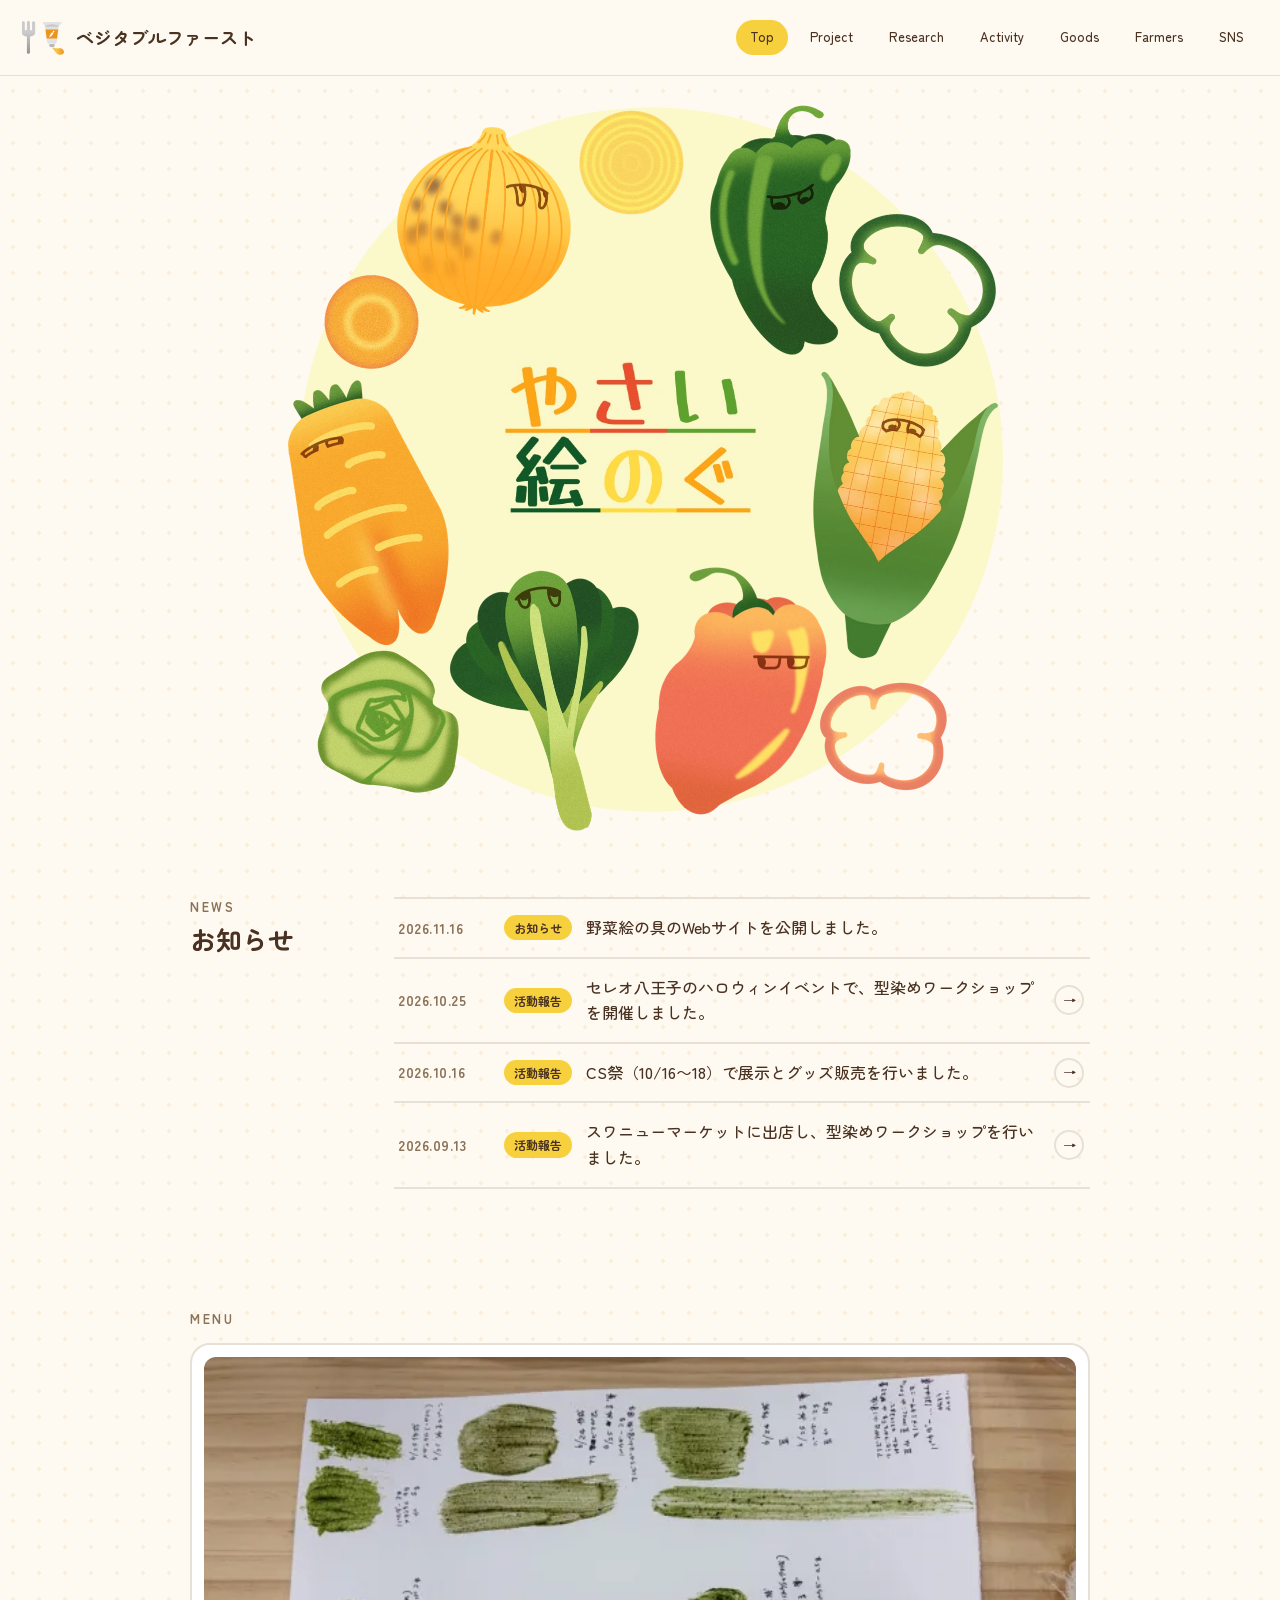
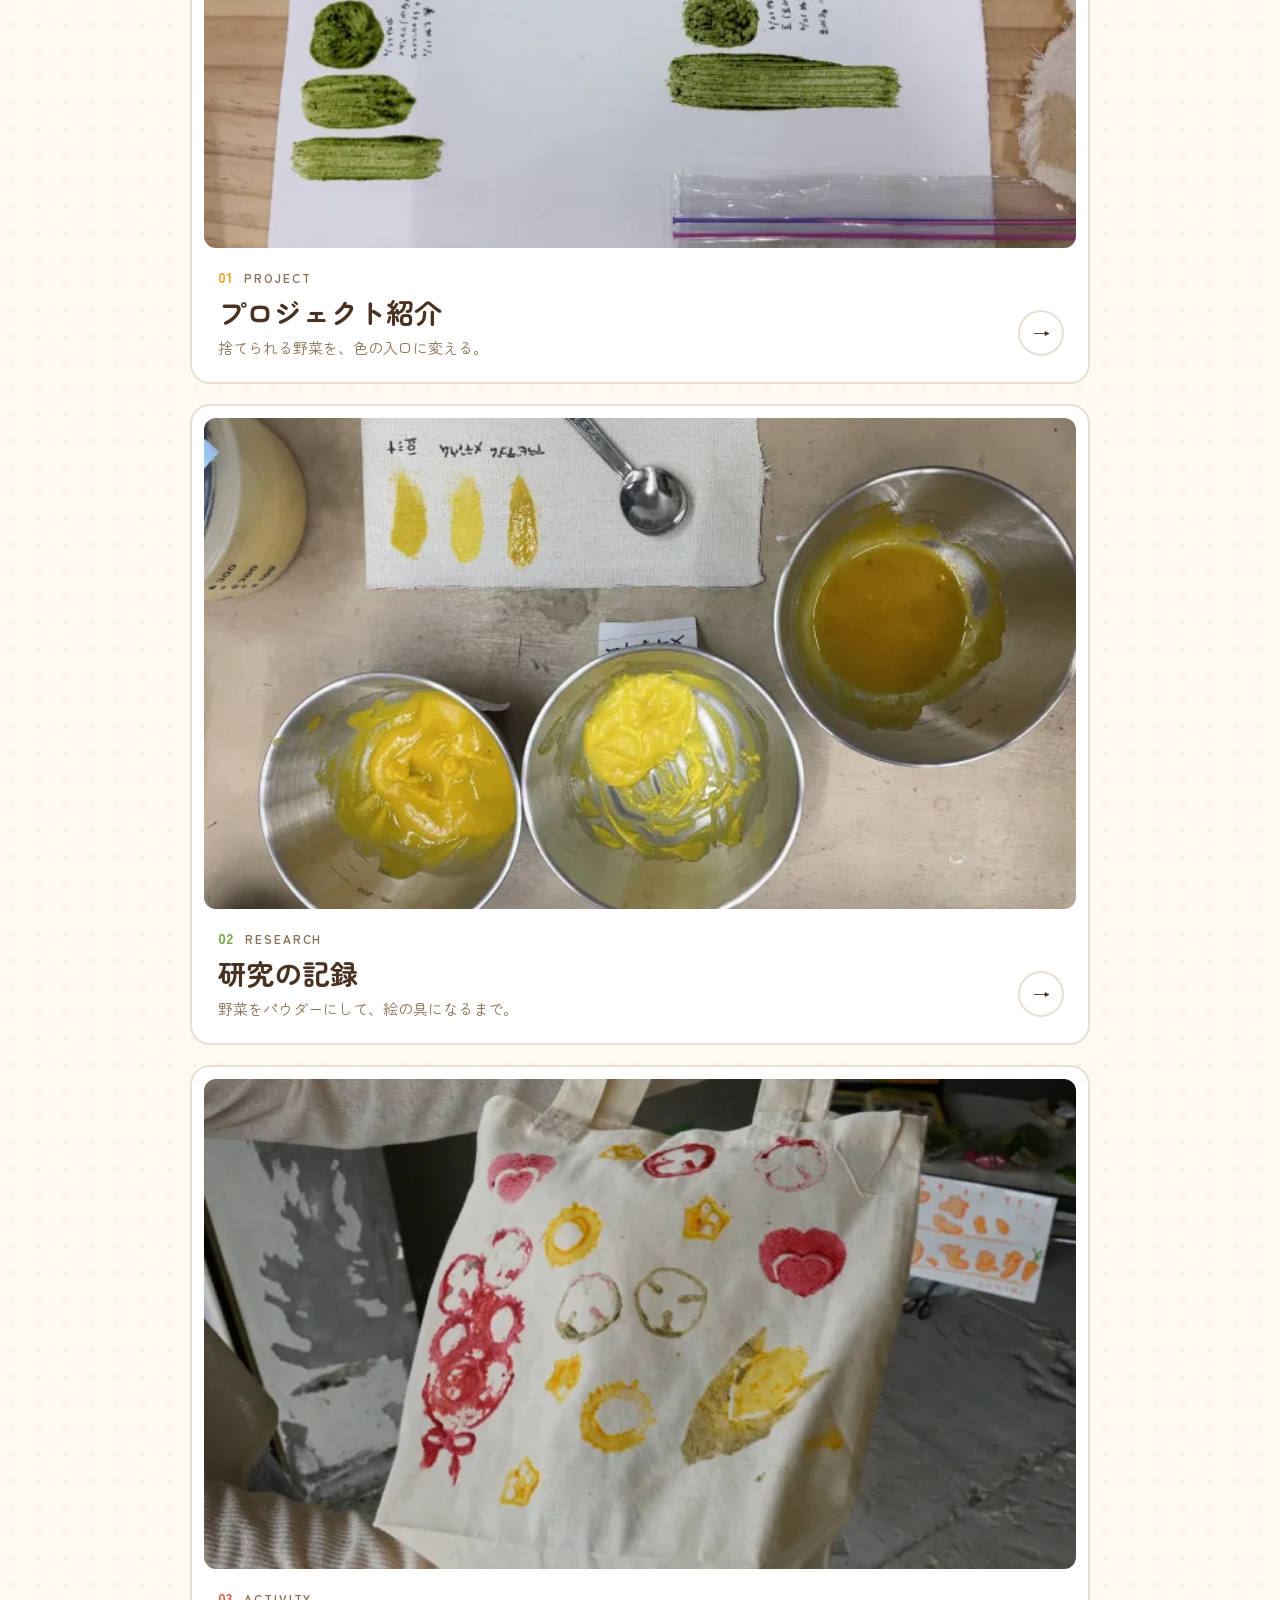
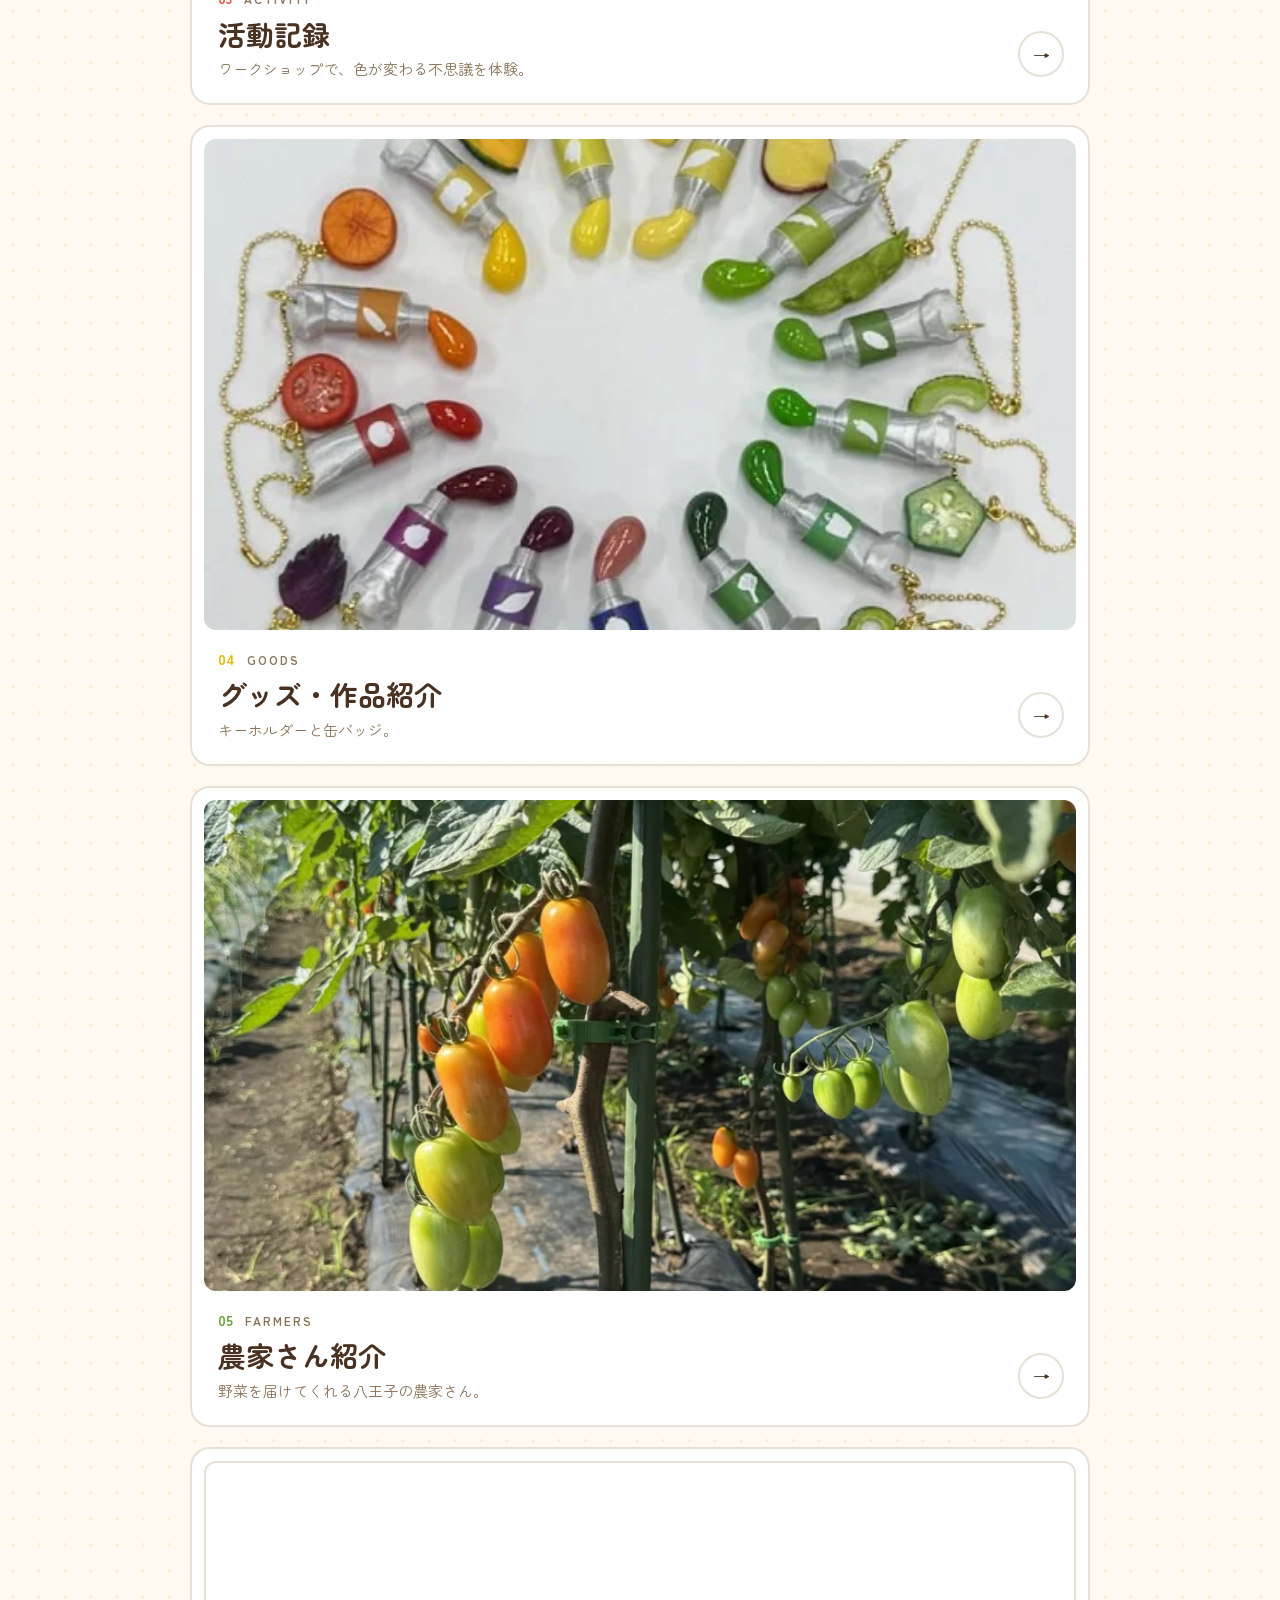
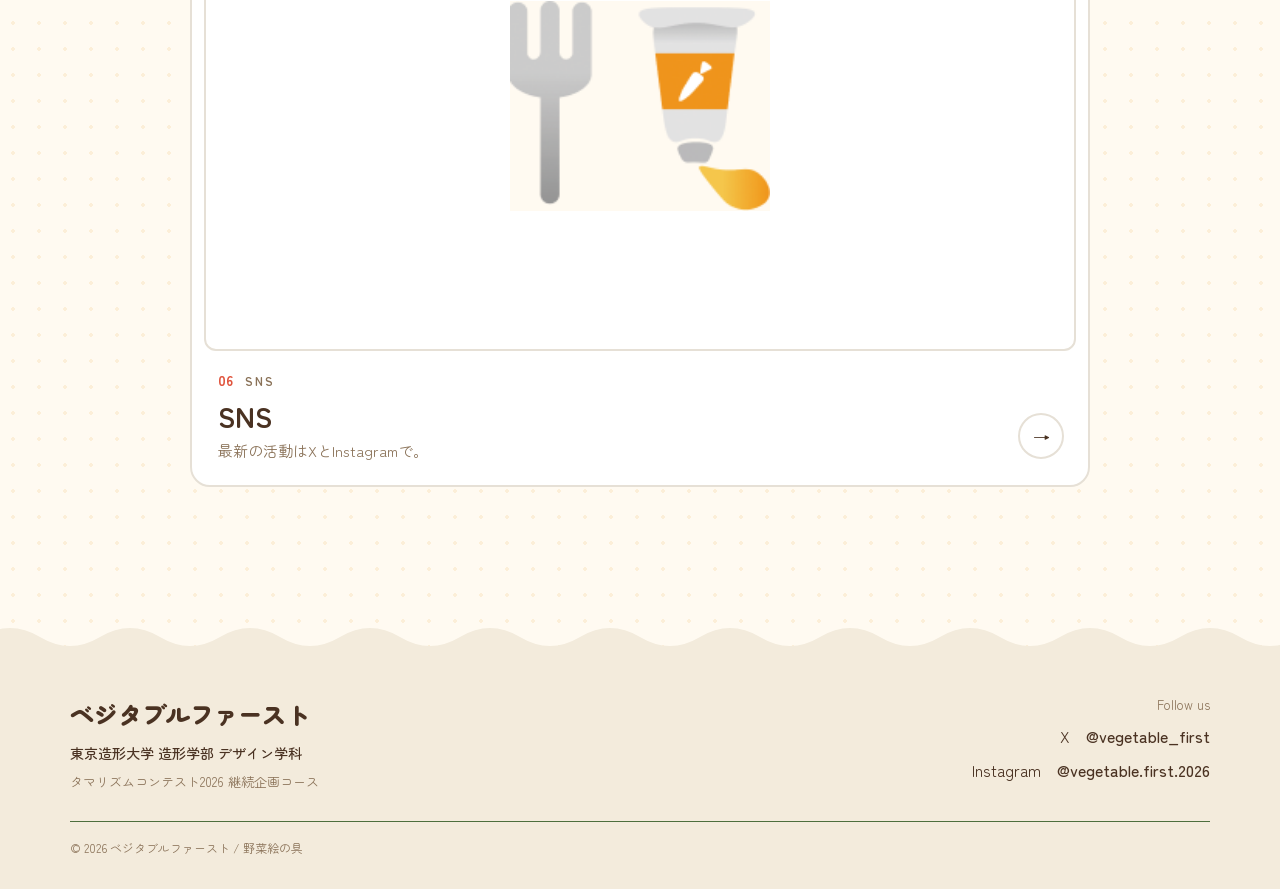
==== commit 84f1f186: "お知らせを最大8件表示に" ====
--- a/yasai-enogu-site/index.html
+++ b/yasai-enogu-site/index.html
@@ -40,7 +40,7 @@
 <div class="container">
 <div class="news">
 <div class="news__head"><p class="menu-kicker">NEWS</p><h2 class="news__h">お知らせ</h2></div>
-<ul class="news__list" id="news-list" data-max="5"></ul>
+<ul class="news__list" id="news-list" data-max="8"></ul>
 </div>
 </div>
 </section>
--- a/yasai-enogu-site/css/style.css
+++ b/yasai-enogu-site/css/style.css
@@ -617,3 +617,41 @@
 .tiles:not(.tiles--mini), .menu-section .menu-kicker { max-width: 900px; } .tiles:not(.tiles--mini) > .tile .tile__pic { aspect-ratio: 16 / 9; }
 .page-num, .tile__num { transform: none; }
 .menu-button { background: var(--yellow) !important; border-color: var(--yellow) !important; color: var(--brown); font-weight: 700; }
+
+/* =========================================================
+   お知らせ（トップ）
+   ========================================================= */
+.news-section { padding-top: 56px; }
+.news { max-width: 900px; margin: 0 auto; display: grid; grid-template-columns: 180px 1fr; gap: 24px; align-items: start; }
+.news__head .menu-kicker { margin-bottom: 4px; }
+.news__h { margin: 0 !important; font-size: 26px !important; font-weight: 700 !important; }
+.news__list { list-style: none; margin: 0; padding: 0; border-top: 2px solid var(--line); }
+.news__list li { border-bottom: 2px solid var(--line); }
+.news__item {
+  position: relative; display: flex; flex-wrap: wrap; align-items: center; gap: 6px 14px;
+  padding: 16px 48px 16px 4px; text-decoration: none; color: var(--brown);
+}
+a.news__item:hover .news__title { text-decoration: underline; text-underline-offset: 4px; }
+.news__date { font-size: 14px; font-weight: 700; color: var(--muted); letter-spacing: 0.04em; min-width: 92px; }
+.news__tag {
+  font-size: 12px; font-weight: 700; padding: 3px 10px; border-radius: 999px;
+  background: var(--yellow); color: var(--brown);
+}
+.news__title { flex: 1 1 320px; font-size: 16px; font-weight: 500; line-height: 1.6; }
+.news__arrow {
+  position: absolute; right: 6px; top: 50%; translate: 0 -50%;
+  width: 30px; height: 30px; border-radius: 50%; display: grid; place-items: center;
+  border: 2px solid var(--line); font-size: 13px; transition: background 0.2s, border-color 0.2s, color 0.2s;
+}
+a.news__item:hover .news__arrow { background: var(--c-orange); border-color: var(--c-orange); color: #fff; }
+.menu-section { padding-top: 64px; }
+#activity-list .section[id], .section[id] { scroll-margin-top: 84px; }
+@media (max-width: 640px) {
+  .news-section { padding-top: 32px; }
+  .news { grid-template-columns: 1fr; gap: 10px; }
+  .news__h { font-size: 22px !important; }
+  .news__item { padding: 14px 40px 14px 2px; gap: 4px 10px; }
+  .news__date { min-width: 0; font-size: 13px; }
+  .news__title { flex-basis: 100%; font-size: 15px; }
+  .menu-section { padding-top: 44px; }
+}
